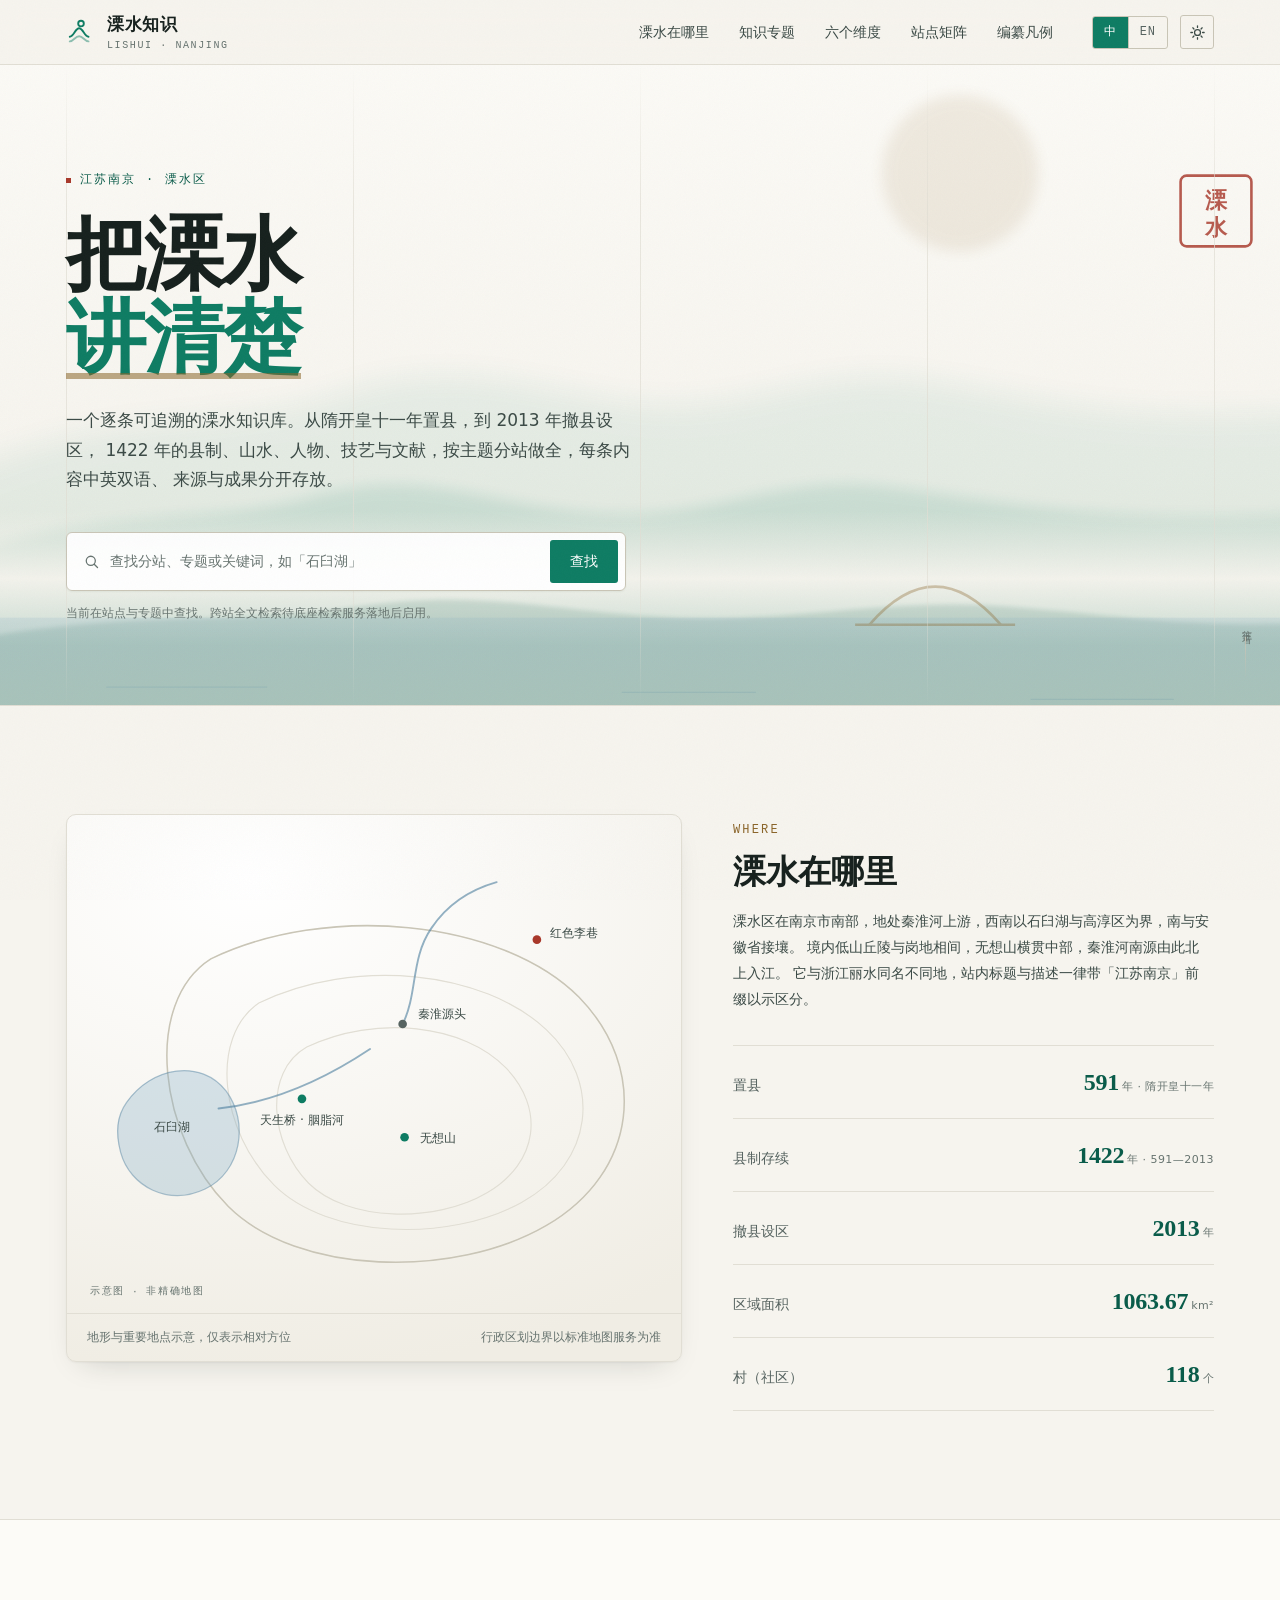
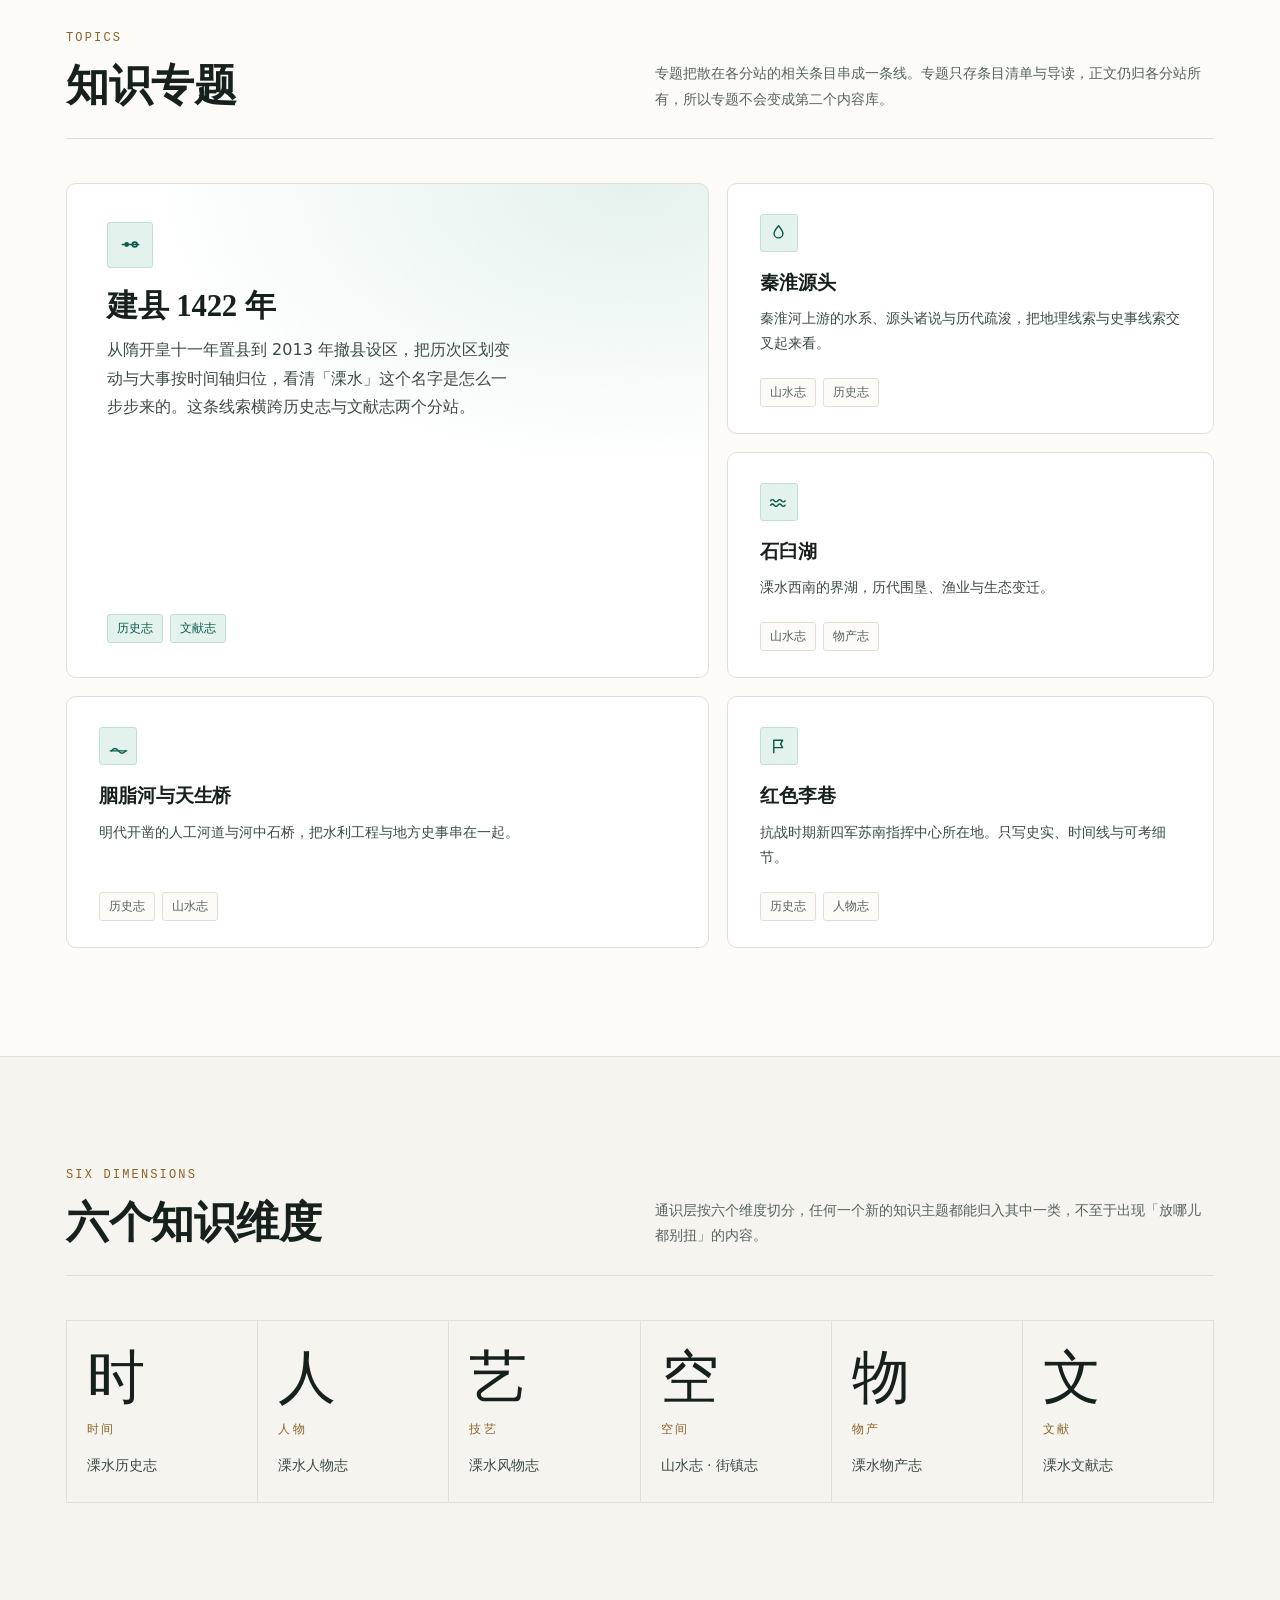
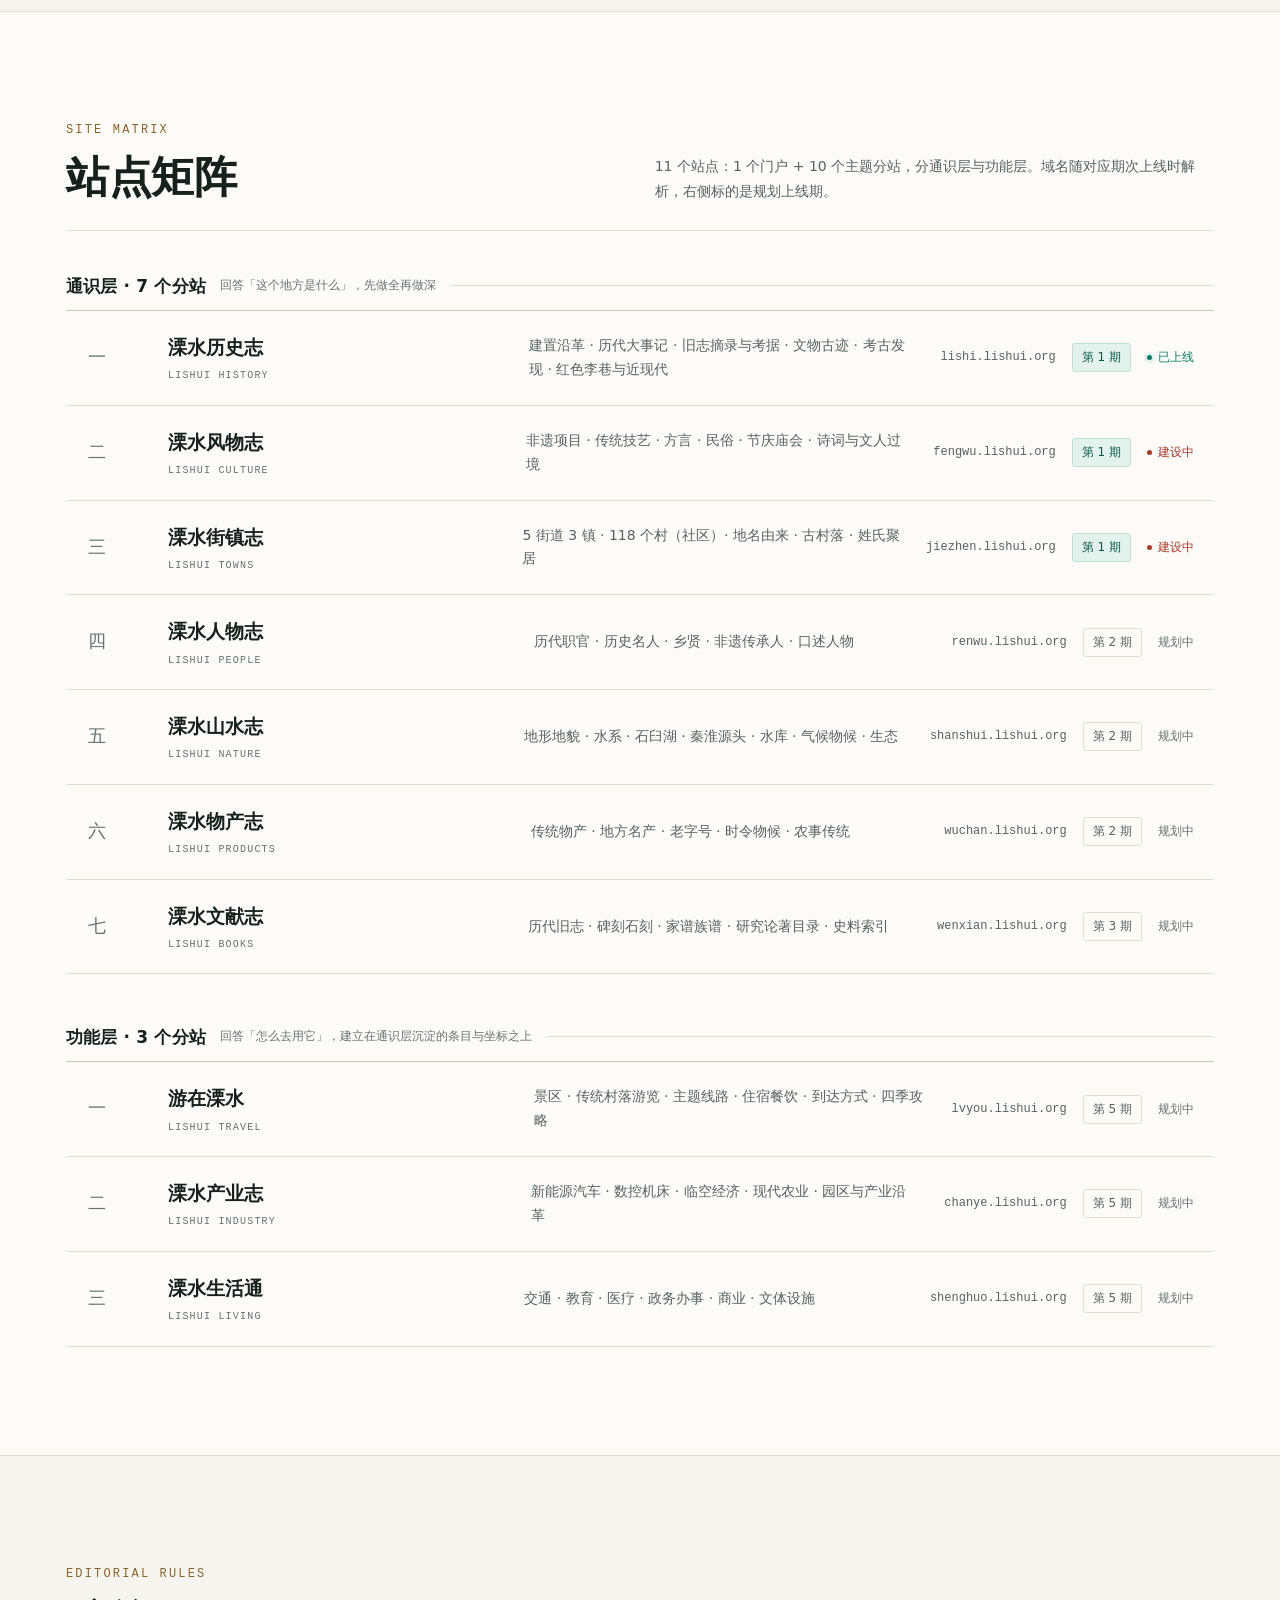
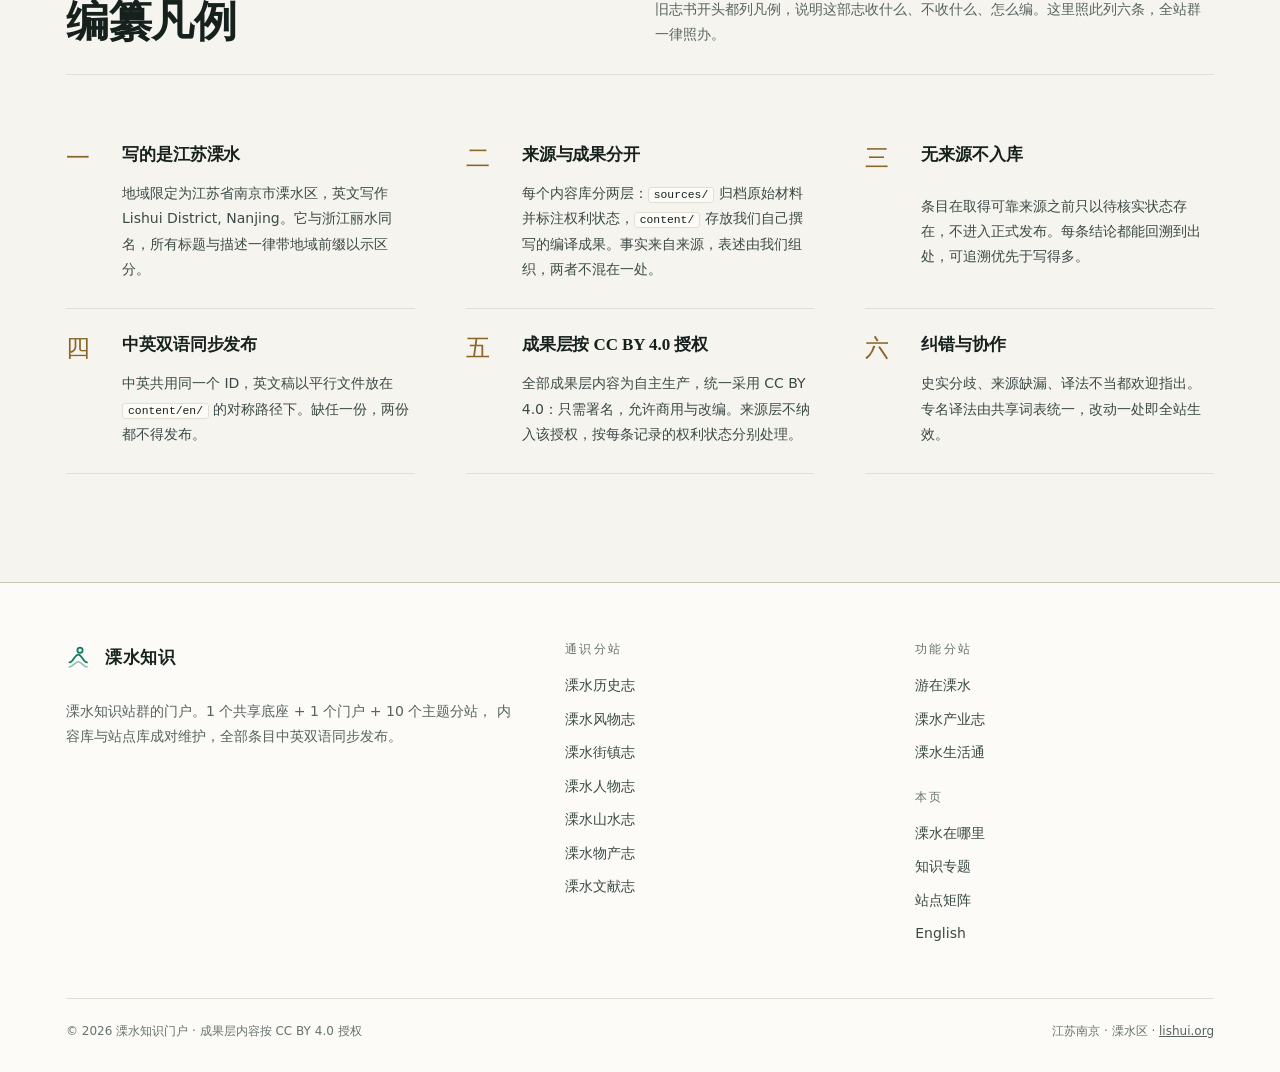
==== index.html @ 25127921 "Mark Lishui History as live in the site matrix The history sub-site is now deployed at lishi.lishui." ====
<!DOCTYPE html>
<html lang="zh-Hans" data-theme="light">
<head>
<meta charset="UTF-8">
<meta name="viewport" content="width=device-width, initial-scale=1">
<title>溧水知识门户 · 江苏南京溧水区历史、文化与传统知识库</title>
<meta name="description" content="溧水知识门户汇集江苏南京溧水区的历史、文化与传统知识：10 个主题分站覆盖时间、人、技艺、空间、物与文献六个维度，每条内容中英双语、来源可追溯。">
<meta name="theme-color" content="#F6F4EE">
<link rel="icon" href="assets/img/favicon.svg" type="image/svg+xml">
<link rel="canonical" href="https://lishui.org/">
<link rel="alternate" hreflang="zh-Hans" href="https://lishui.org/">
<link rel="alternate" hreflang="en" href="https://lishui.org/en/">
<link rel="alternate" hreflang="x-default" href="https://lishui.org/">

<meta property="og:type" content="website">
<meta property="og:site_name" content="溧水知识门户 · 江苏南京">
<meta property="og:locale" content="zh_CN">
<meta property="og:locale:alternate" content="en_US">
<meta property="og:title" content="溧水知识门户 · 江苏南京溧水区历史、文化与传统知识库">
<meta property="og:description" content="溧水知识门户汇集江苏南京溧水区的历史、文化与传统知识：10 个主题分站覆盖时间、人、技艺、空间、物与文献六个维度，每条内容中英双语、来源可追溯。">
<meta property="og:url" content="https://lishui.org/">
<meta property="og:image" content="https://lishui.org/assets/img/og-cover.jpg">
<meta property="og:image:type" content="image/jpeg">
<meta property="og:image:width" content="1200">
<meta property="og:image:height" content="630">
<meta property="og:image:alt" content="溧水知识门户 · 江苏南京溧水区">
<meta name="twitter:card" content="summary_large_image">
<meta name="twitter:title" content="溧水知识门户 · 江苏南京溧水区">
<meta name="twitter:description" content="江苏南京溧水区的历史、文化与传统知识库：10 个主题分站，中英双语，来源可追溯。">
<meta name="twitter:image" content="https://lishui.org/assets/img/og-cover.jpg">

<script>
  /* 在样式生效前定好主题，避免刷新时先亮后暗；并标记脚本就位，
     让滚动入场只在脚本可用时隐藏内容——脚本失败时内容照常显示 */
  (function () {
    document.documentElement.classList.add('js');
    var t = null;
    try { t = localStorage.getItem('lishui-theme'); } catch (e) { /* 隐私模式 */ }
    if (!t) {
      t = window.matchMedia && window.matchMedia('(prefers-color-scheme: dark)').matches ? 'dark' : 'light';
    }
    document.documentElement.setAttribute('data-theme', t);
    var m = document.querySelector('meta[name="theme-color"]');
    if (m) m.setAttribute('content', t === 'dark' ? '#0C1211' : '#F6F4EE');
  })();
</script>

<link rel="stylesheet" href="assets/css/site.css">
<noscript>
  <style>
    .hero__inner > * { animation: none; opacity: 1; transform: none; }
    .hero__title em::after { transform: scaleX(1); }
  </style>
</noscript>

<script type="application/ld+json">
{
  "@context": "https://schema.org",
  "@graph": [
    {
      "@type": "WebSite",
      "@id": "https://lishui.org/#website",
      "url": "https://lishui.org/",
      "name": "溧水知识门户",
      "alternateName": "Lishui Knowledge Portal",
      "description": "江苏南京溧水区的历史、文化与传统知识库，10 个主题分站，中英双语，来源可追溯。",
      "inLanguage": ["zh-Hans", "en"],
      "publisher": { "@id": "https://lishui.org/#organization" }
    },
    {
      "@type": "Organization",
      "@id": "https://lishui.org/#organization",
      "name": "溧水知识站群",
      "alternateName": "Lishui Knowledge",
      "url": "https://lishui.org/",
      "areaServed": { "@type": "AdministrativeArea", "name": "江苏省南京市溧水区" }
    }
  ]
}
</script>
</head>
<body>

<a class="skip-link" href="#main">跳到主要内容</a>

<header class="topbar">
  <div class="wrap topbar__inner">
    <a class="wordmark" href="/" aria-label="溧水知识门户首页">
      <svg class="wordmark__mark" viewBox="0 0 32 32" fill="none" aria-hidden="true">
        <path d="M4 21c4.2 0 5.8-9 10-9s5.8 9 10 9" stroke="currentColor" stroke-width="2" stroke-linecap="round"/>
        <path d="M4 26c4.2 0 5.8-5.5 10-5.5s5.8 5.5 10 5.5" stroke="currentColor" stroke-width="2" stroke-linecap="round" opacity=".45"/>
        <circle cx="16" cy="7" r="3" stroke="currentColor" stroke-width="2"/>
      </svg>
      <span>
        <span class="wordmark__text">溧水知识</span>
        <span class="wordmark__sub">Lishui · Nanjing</span>
      </span>
    </a>

    <nav class="topnav" aria-label="主导航">
      <a href="#geo">溧水在哪里</a>
      <a href="#topics">知识专题</a>
      <a href="#dimensions">六个维度</a>
      <a href="#sites">站点矩阵</a>
      <a href="#rules">编纂凡例</a>
    </nav>

    <div class="topbar__tools">
      <div class="langswitch" role="group" aria-label="界面语言">
        <a href="index.html" aria-current="true" lang="zh-Hans" data-lang-switch>中</a>
        <a href="en/index.html" lang="en" hreflang="en" data-lang-switch>EN</a>
      </div>
      <button class="iconbtn" type="button" data-theme-toggle aria-pressed="false"
              aria-label="切换到深色模式" data-label-dark="切换到深色模式" data-label-light="切换到浅色模式">
        <svg class="iconbtn__sun" viewBox="0 0 24 24" fill="none" aria-hidden="true">
          <circle cx="12" cy="12" r="4.2" stroke="currentColor" stroke-width="1.8"/>
          <path d="M12 2.6v2.2M12 19.2v2.2M2.6 12h2.2M19.2 12h2.2M5.4 5.4l1.6 1.6M17 17l1.6 1.6M18.6 5.4L17 7M7 17l-1.6 1.6"
                stroke="currentColor" stroke-width="1.8" stroke-linecap="round"/>
        </svg>
        <svg class="iconbtn__moon" viewBox="0 0 24 24" fill="none" aria-hidden="true">
          <path d="M20 14.2A8.4 8.4 0 0 1 9.8 4a8.6 8.6 0 1 0 10.2 10.2z" stroke="currentColor" stroke-width="1.8" stroke-linejoin="round"/>
        </svg>
      </button>
    </div>
  </div>
  <div class="progress" data-progress></div>
</header>

<main id="main">

  <!-- ========== 首屏 ========== -->
  <section class="hero">
    <div class="hero__bg" aria-hidden="true">
      <svg viewBox="0 0 1440 900" preserveAspectRatio="xMidYMid slice">
        <defs>
          <linearGradient id="sky" x1="0" y1="0" x2="0" y2="1">
            <stop offset="0" style="stop-color:var(--h-sky-1)"/>
            <stop offset=".6" style="stop-color:var(--h-sky-2)"/>
            <stop offset="1" style="stop-color:var(--h-sky-3)"/>
          </linearGradient>
          <linearGradient id="mist" x1="0" y1="0" x2="0" y2="1">
            <stop offset="0" style="stop-color:var(--h-mist);stop-opacity:0"/>
            <stop offset=".5" style="stop-color:var(--h-mist);stop-opacity:.92"/>
            <stop offset="1" style="stop-color:var(--h-mist);stop-opacity:0"/>
          </linearGradient>
          <linearGradient id="water" x1="0" y1="0" x2="0" y2="1">
            <stop offset="0" style="stop-color:var(--h-water-1);stop-opacity:.17"/>
            <stop offset="1" style="stop-color:var(--h-water-2);stop-opacity:.04"/>
          </linearGradient>
          <filter id="b-lg"><feGaussianBlur stdDeviation="16"/></filter>
          <filter id="b-md"><feGaussianBlur stdDeviation="7"/></filter>
          <filter id="b-sm"><feGaussianBlur stdDeviation="2.4"/></filter>
        </defs>

        <rect width="1440" height="900" style="fill:url(#sky)"/>
        <circle cx="1080" cy="212" r="88" filter="url(#b-md)" style="fill:var(--h-sun);opacity:.10"/>

        <path d="M-60 556C130 468 250 504 380 460 505 418 585 450 700 468 830 488 905 428 1030 443 1155 458 1240 498 1500 476L1500 900-60 900Z"
              filter="url(#b-lg)" style="fill:var(--h-far);opacity:.07"/>
        <path d="M-60 648C120 583 235 610 350 576 470 541 545 583 660 594 790 607 870 550 990 564 1120 579 1235 610 1500 594L1500 900-60 900Z"
              filter="url(#b-md)" style="fill:var(--h-far);opacity:.11"/>

        <rect y="592" width="1440" height="152" style="fill:url(#mist)"/>

        <path d="M-60 742C140 700 260 722 400 700 540 678 620 706 760 712 900 718 1000 688 1140 700 1270 711 1360 726 1500 716L1500 900-60 900Z"
              filter="url(#b-sm)" style="fill:var(--h-near);opacity:.13"/>

        <rect y="712" width="1440" height="188" style="fill:url(#water)"/>
        <g stroke-width="1.4" stroke-linecap="round" style="stroke:var(--h-water-2);stroke-opacity:.15">
          <path d="M120 790h180M340 818h240M700 796h150M900 828h210M1160 804h160"/>
        </g>
        <g fill="none" stroke-width="3" style="stroke:var(--h-bridge);opacity:.34">
          <path d="M978 720q74-86 148 0"/>
          <path d="M962 720h180"/>
        </g>
      </svg>
    </div>

    <div class="hero__seal" aria-hidden="true">
      <svg viewBox="0 0 88 88">
        <rect x="3" y="3" width="82" height="82" rx="7" fill="none" stroke="currentColor" stroke-width="3"/>
        <text x="44" y="40">溧</text>
        <text x="44" y="72">水</text>
      </svg>
    </div>

    <div class="hero__rule" aria-hidden="true">
      <span></span>
      <span></span>
      <span></span>
      <span></span>
      <span></span>
    </div>

    <div class="wrap">
      <div class="hero__inner">
        <p class="eyebrow">江苏南京 · 溧水区</p>
        <h1 class="hero__title">把溧水<br><em>讲清楚</em></h1>
        <p class="hero__lede">
          一个逐条可追溯的溧水知识库。从隋开皇十一年置县，到 2013 年撤县设区，
          1422 年的县制、山水、人物、技艺与文献，按主题分站做全，每条内容中英双语、
          来源与成果分开存放。
        </p>

        <form class="searchbar" role="search" data-search-form>
          <svg viewBox="0 0 24 24" fill="none" aria-hidden="true">
            <circle cx="11" cy="11" r="6.4" stroke="currentColor" stroke-width="1.8"/>
            <path d="M15.8 15.8L20.5 20.5" stroke="currentColor" stroke-width="1.8" stroke-linecap="round"/>
          </svg>
          <label class="sr-only" for="q">查找分站与知识专题</label>
          <input id="q" type="search" placeholder="查找分站、专题或关键词，如「石臼湖」" autocomplete="off" data-search-input>
          <button class="searchbar__btn" type="submit">查找</button>
        </form>
        <p class="searchhint">当前在站点与专题中查找。跨站全文检索待底座检索服务落地后启用。</p>
      </div>
    </div>

    <a class="hero__scroll" href="#geo">往下看</a>
  </section>

  <!-- ========== 溧水在哪里 ========== -->
  <section class="section" id="geo">
    <div class="wrap">
      <div class="geo">
        <figure class="geo__map reveal">
          <svg viewBox="0 0 640 520" role="img"
               aria-label="溧水地形与重要地点示意图：西侧为石臼湖，中部为无想山与主城区，胭脂河自石臼湖向东北汇入秦淮河，北侧为红色李巷。本图为示意，非精确地图。">
            <path class="contour" d="M150 150C270 92 452 108 534 190 606 264 596 372 500 428 404 484 240 480 168 408 96 336 78 196 150 150Z"/>
            <path class="contour contour--soft" d="M200 196C300 148 434 162 500 224 558 278 550 362 474 404 398 446 272 442 216 386 160 330 148 232 200 196Z"/>
            <path class="contour contour--soft" d="M250 242C322 208 414 218 458 264 498 306 492 362 438 394 384 426 292 424 252 384 212 344 204 268 250 242Z"/>

            <path class="lake" d="M62 300C88 262 140 254 166 288 190 320 182 372 144 390 106 408 66 388 56 352 50 330 52 314 62 300Z"/>

            <path class="river" d="M350 218C366 186 358 150 380 118 396 94 420 78 448 70"/>
            <path class="river river--slow" d="M158 306C214 300 268 276 316 244"/>

            <circle class="dot dot--brand" cx="245" cy="296" r="4.5"/>
            <circle class="dot dot--brand" cx="352" cy="336" r="4.5"/>
            <circle class="dot" cx="350" cy="218" r="4.5"/>
            <circle class="dot dot--seal" cx="490" cy="130" r="4.5"/>

            <text x="110" y="330" text-anchor="middle">石臼湖</text>
            <text x="368" y="341">无想山</text>
            <text x="245" y="322" text-anchor="middle">天生桥 · 胭脂河</text>
            <text x="366" y="212">秦淮源头</text>
            <text x="504" y="127">红色李巷</text>

            <text class="maphint" x="24" y="500">示意图 · 非精确地图</text>
          </svg>
          <figcaption class="geo__cap">
            <span>地形与重要地点示意，仅表示相对方位</span>
            <span>行政区划边界以标准地图服务为准</span>
          </figcaption>
        </figure>

        <div class="geo__body reveal">
          <p class="section__eyebrow">Where</p>
          <h2 class="geo__title">溧水在哪里</h2>
          <p class="geo__text">
            溧水区在南京市南部，地处秦淮河上游，西南以石臼湖与高淳区为界，南与安徽省接壤。
            境内低山丘陵与岗地相间，无想山横贯中部，秦淮河南源由此北上入江。
            它与浙江丽水同名不同地，站内标题与描述一律带「江苏南京」前缀以示区分。
          </p>

          <div class="facts">
            <div class="fact">
              <span class="fact__label">置县</span>
              <span class="fact__value">591<small>年 · 隋开皇十一年</small></span>
            </div>
            <div class="fact">
              <span class="fact__label">县制存续</span>
              <span class="fact__value">1422<small>年 · 591—2013</small></span>
            </div>
            <div class="fact">
              <span class="fact__label">撤县设区</span>
              <span class="fact__value">2013<small>年</small></span>
            </div>
            <div class="fact">
              <span class="fact__label">区域面积</span>
              <span class="fact__value">1063.67<small>km²</small></span>
            </div>
            <div class="fact">
              <span class="fact__label">村（社区）</span>
              <span class="fact__value">118<small>个</small></span>
            </div>
          </div>
        </div>
      </div>
    </div>
  </section>

  <!-- ========== 知识专题 ========== -->
  <section class="section section--soft" id="topics">
    <div class="wrap">
      <div class="section__head">
        <div>
          <p class="section__eyebrow">Topics</p>
          <h2 class="section__title">知识专题</h2>
        </div>
        <p class="section__note">
          专题把散在各分站的相关条目串成一条线。专题只存条目清单与导读，正文仍归各分站所有，所以专题不会变成第二个内容库。
        </p>
      </div>

      <div class="filterbar" data-filterbar role="status">
        <span>正在筛选：<strong data-filtertext></strong></span>
        <button type="button" data-filter-clear>清除筛选</button>
      </div>

      <div class="topics" data-search-group>
        <a class="topic topic--lead reveal" href="https://lishi.lishui.org/" data-searchable
           data-search-text="建县 1422 年 沿革 区划 置县 撤县设区 历史志 文献志">
          <span class="topic__glyph">
            <svg viewBox="0 0 24 24" fill="none" aria-hidden="true">
              <path d="M3.6 12h16.8" stroke="currentColor" stroke-width="1.8" stroke-linecap="round"/>
              <circle cx="8" cy="12" r="2.5" fill="currentColor"/>
              <circle cx="16.4" cy="12" r="2.5" stroke="currentColor" stroke-width="1.8"/>
            </svg>
          </span>
          <h3 class="topic__title">建县 1422 年</h3>
          <p class="topic__desc">从隋开皇十一年置县到 2013 年撤县设区，把历次区划变动与大事按时间轴归位，看清「溧水」这个名字是怎么一步步来的。这条线索横跨历史志与文献志两个分站。</p>
          <span class="topic__foot">
            <span class="chip">历史志</span>
            <span class="chip">文献志</span>
          </span>
        </a>

        <a class="topic reveal" href="https://shanshui.lishui.org/" data-searchable
           data-search-text="秦淮源头 秦淮河 水系 源头 疏浚 山水志 历史志">
          <span class="topic__glyph">
            <svg viewBox="0 0 24 24" fill="none" aria-hidden="true">
              <path d="M12 3.4c3.4 4.1 5.6 7 5.6 9.8a5.6 5.6 0 1 1-11.2 0c0-2.8 2.2-5.7 5.6-9.8z"
                    stroke="currentColor" stroke-width="1.8" stroke-linejoin="round"/>
            </svg>
          </span>
          <h3 class="topic__title">秦淮源头</h3>
          <p class="topic__desc">秦淮河上游的水系、源头诸说与历代疏浚，把地理线索与史事线索交叉起来看。</p>
          <span class="topic__foot">
            <span class="chip">山水志</span>
            <span class="chip">历史志</span>
          </span>
        </a>

        <a class="topic reveal" href="https://shanshui.lishui.org/" data-searchable
           data-search-text="石臼湖 湖泊 围垦 渔业 生态 山水志 物产志">
          <span class="topic__glyph">
            <svg viewBox="0 0 24 24" fill="none" aria-hidden="true">
              <path d="M2 9.8q2.3-2.8 4.6 0t4.6 0 4.6 0 4.6 0" stroke="currentColor" stroke-width="1.8" stroke-linecap="round"/>
              <path d="M2 15.4q2.3-2.8 4.6 0t4.6 0 4.6 0 4.6 0" stroke="currentColor" stroke-width="1.8" stroke-linecap="round"/>
            </svg>
          </span>
          <h3 class="topic__title">石臼湖</h3>
          <p class="topic__desc">溧水西南的界湖，历代围垦、渔业与生态变迁。</p>
          <span class="topic__foot">
            <span class="chip">山水志</span>
            <span class="chip">物产志</span>
          </span>
        </a>

        <a class="topic reveal" href="https://lishi.lishui.org/" data-searchable
           data-search-text="胭脂河 天生桥 运河 漕运 水利 明代 开凿 历史志 山水志">
          <span class="topic__glyph">
            <svg viewBox="0 0 24 24" fill="none" aria-hidden="true">
              <path d="M3 17.5q4.5-6 9 0t9 0" stroke="currentColor" stroke-width="1.8" stroke-linecap="round"/>
              <path d="M1.6 17.5h20.8" stroke="currentColor" stroke-width="1.8" stroke-linecap="round"/>
            </svg>
          </span>
          <h3 class="topic__title">胭脂河与天生桥</h3>
          <p class="topic__desc">明代开凿的人工河道与河中石桥，把水利工程与地方史事串在一起。</p>
          <span class="topic__foot">
            <span class="chip">历史志</span>
            <span class="chip">山水志</span>
          </span>
        </a>

        <a class="topic reveal" href="https://lishi.lishui.org/" data-searchable
           data-search-text="红色李巷 新四军 抗战 苏南 指挥中心 历史志 人物志">
          <span class="topic__glyph">
            <svg viewBox="0 0 24 24" fill="none" aria-hidden="true">
              <path d="M6 20.4V4.2h11.2l-2.6 4.6 2.6 4.6H6" stroke="currentColor" stroke-width="1.8" stroke-linejoin="round"/>
            </svg>
          </span>
          <h3 class="topic__title">红色李巷</h3>
          <p class="topic__desc">抗战时期新四军苏南指挥中心所在地。只写史实、时间线与可考细节。</p>
          <span class="topic__foot">
            <span class="chip">历史志</span>
            <span class="chip">人物志</span>
          </span>
        </a>
      </div>

      <p class="noresult" data-noresult>没有匹配的分站或专题。换个关键词试试，或清除筛选。</p>
    </div>
  </section>

  <!-- ========== 六个维度 ========== -->
  <section class="section" id="dimensions">
    <div class="wrap">
      <div class="section__head">
        <div>
          <p class="section__eyebrow">Six Dimensions</p>
          <h2 class="section__title">六个知识维度</h2>
        </div>
        <p class="section__note">
          通识层按六个维度切分，任何一个新的知识主题都能归入其中一类，不至于出现「放哪儿都别扭」的内容。
        </p>
      </div>

      <div class="dims reveal">
        <a class="dim" href="https://lishi.lishui.org/">
          <span class="dim__char">时</span>
          <span class="dim__label">时间</span>
          <span class="dim__site">溧水历史志</span>
        </a>
        <a class="dim" href="https://renwu.lishui.org/">
          <span class="dim__char">人</span>
          <span class="dim__label">人物</span>
          <span class="dim__site">溧水人物志</span>
        </a>
        <a class="dim" href="https://fengwu.lishui.org/">
          <span class="dim__char">艺</span>
          <span class="dim__label">技艺</span>
          <span class="dim__site">溧水风物志</span>
        </a>
        <a class="dim" href="https://shanshui.lishui.org/">
          <span class="dim__char">空</span>
          <span class="dim__label">空间</span>
          <span class="dim__site">山水志 · 街镇志</span>
        </a>
        <a class="dim" href="https://wuchan.lishui.org/">
          <span class="dim__char">物</span>
          <span class="dim__label">物产</span>
          <span class="dim__site">溧水物产志</span>
        </a>
        <a class="dim" href="https://wenxian.lishui.org/">
          <span class="dim__char">文</span>
          <span class="dim__label">文献</span>
          <span class="dim__site">溧水文献志</span>
        </a>
      </div>
    </div>
  </section>

  <!-- ========== 站点矩阵 ========== -->
  <section class="section section--soft" id="sites">
    <div class="wrap">
      <div class="section__head">
        <div>
          <p class="section__eyebrow">Site Matrix</p>
          <h2 class="section__title">站点矩阵</h2>
        </div>
        <p class="section__note">
          11 个站点：1 个门户 + 10 个主题分站，分通识层与功能层。域名随对应期次上线时解析，右侧标的是规划上线期。
        </p>
      </div>

      <div class="group" data-search-group>
        <div class="group__head">
          <h3 class="group__title"><span class="group__dot"></span>通识层 · 7 个分站</h3>
          <span class="group__meta">回答「这个地方是什么」，先做全再做深</span>
          <span class="group__rule"></span>
        </div>

        <div class="rows">
          <a class="row reveal" href="https://lishi.lishui.org/" data-searchable
             data-search-text="溧水历史志 lishui history 建置沿革 大事记 旧志 文物古迹 考古 红色李巷 胭脂河 天生桥 第1期">
            <span class="row__no">一</span>
            <span>
              <span class="row__name">溧水历史志</span>
              <span class="row__alt">Lishui History</span>
            </span>
            <span class="row__desc">建置沿革 · 历代大事记 · 旧志摘录与考据 · 文物古迹 · 考古发现 · 红色李巷与近现代</span>
            <span class="row__end">
              <code class="row__host">lishi.lishui.org</code>
              <span class="badge">第 1 期</span>
              <span class="status" data-status="live">已上线</span>
            </span>
          </a>

          <a class="row reveal" href="https://fengwu.lishui.org/" data-searchable
             data-search-text="溧水风物志 lishui culture 非遗 传统技艺 方言 民俗 节庆 骆山大龙 玉带糕 诗词 第1期">
            <span class="row__no">二</span>
            <span>
              <span class="row__name">溧水风物志</span>
              <span class="row__alt">Lishui Culture</span>
            </span>
            <span class="row__desc">非遗项目 · 传统技艺 · 方言 · 民俗 · 节庆庙会 · 诗词与文人过境</span>
            <span class="row__end">
              <code class="row__host">fengwu.lishui.org</code>
              <span class="badge">第 1 期</span>
              <span class="status" data-status="building">建设中</span>
            </span>
          </a>

          <a class="row reveal" href="https://jiezhen.lishui.org/" data-searchable
             data-search-text="溧水街镇志 lishui towns 街道 镇 永阳 柘塘 东屏 洪蓝 石湫 白马 和凤 晶桥 村 社区 地名 古村落 第1期">
            <span class="row__no">三</span>
            <span>
              <span class="row__name">溧水街镇志</span>
              <span class="row__alt">Lishui Towns</span>
            </span>
            <span class="row__desc">5 街道 3 镇 · 118 个村（社区）· 地名由来 · 古村落 · 姓氏聚居</span>
            <span class="row__end">
              <code class="row__host">jiezhen.lishui.org</code>
              <span class="badge">第 1 期</span>
              <span class="status" data-status="building">建设中</span>
            </span>
          </a>

          <a class="row reveal" href="https://renwu.lishui.org/" data-searchable
             data-search-text="溧水人物志 lishui people 历代职官 历史名人 乡贤 非遗传承人 口述 周邦彦 袁枚 第2期">
            <span class="row__no">四</span>
            <span>
              <span class="row__name">溧水人物志</span>
              <span class="row__alt">Lishui People</span>
            </span>
            <span class="row__desc">历代职官 · 历史名人 · 乡贤 · 非遗传承人 · 口述人物</span>
            <span class="row__end">
              <code class="row__host">renwu.lishui.org</code>
              <span class="badge badge--later">第 2 期</span>
              <span class="status">规划中</span>
            </span>
          </a>

          <a class="row reveal" href="https://shanshui.lishui.org/" data-searchable
             data-search-text="溧水山水志 lishui nature 地形 地貌 水系 石臼湖 秦淮源头 水库 气候 物候 生态 无想山 第2期">
            <span class="row__no">五</span>
            <span>
              <span class="row__name">溧水山水志</span>
              <span class="row__alt">Lishui Nature</span>
            </span>
            <span class="row__desc">地形地貌 · 水系 · 石臼湖 · 秦淮源头 · 水库 · 气候物候 · 生态</span>
            <span class="row__end">
              <code class="row__host">shanshui.lishui.org</code>
              <span class="badge badge--later">第 2 期</span>
              <span class="status">规划中</span>
            </span>
          </a>

          <a class="row reveal" href="https://wuchan.lishui.org/" data-searchable
             data-search-text="溧水物产志 lishui products 传统物产 地方名产 老字号 时令 物候 农事 草莓 青梅 黑莓 第2期">
            <span class="row__no">六</span>
            <span>
              <span class="row__name">溧水物产志</span>
              <span class="row__alt">Lishui Products</span>
            </span>
            <span class="row__desc">传统物产 · 地方名产 · 老字号 · 时令物候 · 农事传统</span>
            <span class="row__end">
              <code class="row__host">wuchan.lishui.org</code>
              <span class="badge badge--later">第 2 期</span>
              <span class="status">规划中</span>
            </span>
          </a>

          <a class="row reveal" href="https://wenxian.lishui.org/" data-searchable
             data-search-text="溧水文献志 lishui books 旧志 县志 碑刻 石刻 家谱 族谱 研究论著 史料索引 第3期">
            <span class="row__no">七</span>
            <span>
              <span class="row__name">溧水文献志</span>
              <span class="row__alt">Lishui Books</span>
            </span>
            <span class="row__desc">历代旧志 · 碑刻石刻 · 家谱族谱 · 研究论著目录 · 史料索引</span>
            <span class="row__end">
              <code class="row__host">wenxian.lishui.org</code>
              <span class="badge badge--later">第 3 期</span>
              <span class="status">规划中</span>
            </span>
          </a>
        </div>
      </div>

      <div class="group group--app" data-search-group>
        <div class="group__head">
          <h3 class="group__title"><span class="group__dot"></span>功能层 · 3 个分站</h3>
          <span class="group__meta">回答「怎么去用它」，建立在通识层沉淀的条目与坐标之上</span>
          <span class="group__rule"></span>
        </div>

        <div class="rows">
          <a class="row reveal" href="https://lvyou.lishui.org/" data-searchable
             data-search-text="游在溧水 lishui travel 景区 传统村落 线路 住宿 餐饮 到达方式 四季攻略 第5期">
            <span class="row__no">一</span>
            <span>
              <span class="row__name">游在溧水</span>
              <span class="row__alt">Lishui Travel</span>
            </span>
            <span class="row__desc">景区 · 传统村落游览 · 主题线路 · 住宿餐饮 · 到达方式 · 四季攻略</span>
            <span class="row__end">
              <code class="row__host">lvyou.lishui.org</code>
              <span class="badge badge--later">第 5 期</span>
              <span class="status">规划中</span>
            </span>
          </a>

          <a class="row reveal" href="https://chanye.lishui.org/" data-searchable
             data-search-text="溧水产业志 lishui industry 新能源汽车 数控机床 临空经济 现代农业 园区 第5期">
            <span class="row__no">二</span>
            <span>
              <span class="row__name">溧水产业志</span>
              <span class="row__alt">Lishui Industry</span>
            </span>
            <span class="row__desc">新能源汽车 · 数控机床 · 临空经济 · 现代农业 · 园区与产业沿革</span>
            <span class="row__end">
              <code class="row__host">chanye.lishui.org</code>
              <span class="badge badge--later">第 5 期</span>
              <span class="status">规划中</span>
            </span>
          </a>

          <a class="row reveal" href="https://shenghuo.lishui.org/" data-searchable
             data-search-text="溧水生活通 lishui living 交通 教育 医疗 政务 办事 商业 文体设施 第5期">
            <span class="row__no">三</span>
            <span>
              <span class="row__name">溧水生活通</span>
              <span class="row__alt">Lishui Living</span>
            </span>
            <span class="row__desc">交通 · 教育 · 医疗 · 政务办事 · 商业 · 文体设施</span>
            <span class="row__end">
              <code class="row__host">shenghuo.lishui.org</code>
              <span class="badge badge--later">第 5 期</span>
              <span class="status">规划中</span>
            </span>
          </a>
        </div>
      </div>

      <p class="noresult" data-noresult>没有匹配的分站。换个关键词试试，或清除筛选。</p>
    </div>
  </section>

  <!-- ========== 编纂凡例 ========== -->
  <section class="section" id="rules">
    <div class="wrap">
      <div class="section__head">
        <div>
          <p class="section__eyebrow">Editorial Rules</p>
          <h2 class="section__title">编纂凡例</h2>
        </div>
        <p class="section__note">
          旧志书开头都列凡例，说明这部志收什么、不收什么、怎么编。这里照此列六条，全站群一律照办。
        </p>
      </div>

      <div class="rules">
        <div class="rule-item reveal">
          <span class="rule-item__no">一</span>
          <h3 class="rule-item__title">写的是江苏溧水</h3>
          <p class="rule-item__text">地域限定为江苏省南京市溧水区，英文写作 Lishui District, Nanjing。它与浙江丽水同名，所有标题与描述一律带地域前缀以示区分。</p>
        </div>

        <div class="rule-item reveal">
          <span class="rule-item__no">二</span>
          <h3 class="rule-item__title">来源与成果分开</h3>
          <p class="rule-item__text">每个内容库分两层：<code>sources/</code> 归档原始材料并标注权利状态，<code>content/</code> 存放我们自己撰写的编译成果。事实来自来源，表述由我们组织，两者不混在一处。</p>
        </div>

        <div class="rule-item reveal">
          <span class="rule-item__no">三</span>
          <h3 class="rule-item__title">无来源不入库</h3>
          <p class="rule-item__text">条目在取得可靠来源之前只以待核实状态存在，不进入正式发布。每条结论都能回溯到出处，可追溯优先于写得多。</p>
        </div>

        <div class="rule-item reveal">
          <span class="rule-item__no">四</span>
          <h3 class="rule-item__title">中英双语同步发布</h3>
          <p class="rule-item__text">中英共用同一个 ID，英文稿以平行文件放在 <code>content/en/</code> 的对称路径下。缺任一份，两份都不得发布。</p>
        </div>

        <div class="rule-item reveal">
          <span class="rule-item__no">五</span>
          <h3 class="rule-item__title">成果层按 CC BY 4.0 授权</h3>
          <p class="rule-item__text">全部成果层内容为自主生产，统一采用 CC BY 4.0：只需署名，允许商用与改编。来源层不纳入该授权，按每条记录的权利状态分别处理。</p>
        </div>

        <div class="rule-item reveal">
          <span class="rule-item__no">六</span>
          <h3 class="rule-item__title">纠错与协作</h3>
          <p class="rule-item__text">史实分歧、来源缺漏、译法不当都欢迎指出。专名译法由共享词表统一，改动一处即全站生效。</p>
        </div>
      </div>
    </div>
  </section>

</main>

<footer class="footer">
  <div class="wrap">
    <div class="footer__grid">
      <div>
        <div class="footer__brand">
          <svg viewBox="0 0 32 32" fill="none" aria-hidden="true">
            <path d="M4 21c4.2 0 5.8-9 10-9s5.8 9 10 9" stroke="currentColor" stroke-width="2" stroke-linecap="round"/>
            <path d="M4 26c4.2 0 5.8-5.5 10-5.5s5.8 5.5 10 5.5" stroke="currentColor" stroke-width="2" stroke-linecap="round" opacity=".45"/>
            <circle cx="16" cy="7" r="3" stroke="currentColor" stroke-width="2"/>
          </svg>
          <span>溧水知识</span>
        </div>
        <p class="footer__about">
          溧水知识站群的门户。1 个共享底座 + 1 个门户 + 10 个主题分站，
          内容库与站点库成对维护，全部条目中英双语同步发布。
        </p>
      </div>

      <div>
        <h4>通识分站</h4>
        <div class="footer__links">
          <a href="https://lishi.lishui.org/">溧水历史志</a>
          <a href="https://fengwu.lishui.org/">溧水风物志</a>
          <a href="https://jiezhen.lishui.org/">溧水街镇志</a>
          <a href="https://renwu.lishui.org/">溧水人物志</a>
          <a href="https://shanshui.lishui.org/">溧水山水志</a>
          <a href="https://wuchan.lishui.org/">溧水物产志</a>
          <a href="https://wenxian.lishui.org/">溧水文献志</a>
        </div>
      </div>

      <div>
        <h4>功能分站</h4>
        <div class="footer__links">
          <a href="https://lvyou.lishui.org/">游在溧水</a>
          <a href="https://chanye.lishui.org/">溧水产业志</a>
          <a href="https://shenghuo.lishui.org/">溧水生活通</a>
        </div>
        <h4 style="margin-top:26px">本页</h4>
        <div class="footer__links">
          <a href="#geo">溧水在哪里</a>
          <a href="#topics">知识专题</a>
          <a href="#sites">站点矩阵</a>
          <a href="en/index.html" hreflang="en" lang="en" data-lang-switch>English</a>
        </div>
      </div>
    </div>

    <div class="footer__bottom">
      <span>© <span data-year>2026</span> 溧水知识门户 · 成果层内容按 CC BY 4.0 授权</span>
      <span>江苏南京 · 溧水区 · <a href="https://lishui.org/">lishui.org</a></span>
    </div>
  </div>
</footer>

<script src="assets/js/site.js"></script>
</body>
</html>
---- assets/css/site.css ----
/* ==========================================================================
   溧水知识门户 · lishui.org
   设计语言：志书界格 + 水墨。纸色为底，青绿为主，赭金为辅，朱红仅用于印。
   明暗两套主题由 :root[data-theme] 切换。
   ========================================================================== */

/* ---------- 令牌 ---------- */

:root {
  /* 画布与表面（暖纸） */
  --bg: #F6F4EE;
  --bg-soft: #FCFBF7;
  --surface: #FFFFFF;
  --surface-2: #F0EDE4;
  --surface-3: #E8E4D9;

  /* 文字：三级灰阶均满足 4.5:1 对比度，最小号元信息也读得清 */
  --ink: #16201D;
  --ink-2: #3B4A46;
  --ink-3: #566360;
  --ink-4: #66736F;

  /* 界格描边 */
  --line: #E1DED4;
  --line-strong: #C9C5B6;

  /* 主色：青绿（通识层） */
  --brand: #0E7C63;
  --brand-ink: #0A5C4A;
  --brand-soft: #E4F2ED;
  --brand-line: #BFE0D7;

  /* 辅色：赭金（功能层与非遗） */
  --gold: #8A6428;
  --gold-ink: #6B4C1B;
  --gold-soft: #F3EDDF;
  --gold-line: #E0D2B4;

  /* 印色：朱红，仅用于印与状态点 */
  --seal: #A8382A;

  /* 水色（用于地形示意） */
  --water: #7FA9C4;
  --water-deep: #4E7F9E;

  --shadow-sm: 0 1px 2px rgba(22, 32, 29, .05);
  --shadow: 0 1px 2px rgba(22, 32, 29, .04), 0 12px 30px -16px rgba(22, 32, 29, .22);
  --shadow-lg: 0 2px 4px rgba(22, 32, 29, .04), 0 30px 64px -28px rgba(22, 32, 29, .3);

  --radius-sm: 3px;
  --radius: 6px;
  --radius-lg: 10px;

  --font-sans: system-ui, -apple-system, "Segoe UI", "PingFang SC", "Hiragino Sans GB", "Microsoft YaHei", "Noto Sans CJK SC", sans-serif;
  --font-serif: "Iowan Old Style", "Palatino Linotype", Palatino, Georgia, "Songti SC", "Source Han Serif SC", "Noto Serif CJK SC", "STSong", "SimSun", serif;
  --font-mono: ui-monospace, "SFMono-Regular", "Cascadia Mono", Consolas, "Liberation Mono", monospace;

  /* 字阶 */
  --t-hero: clamp(2.6rem, 6.6vw, 5rem);
  --t-h2: clamp(1.75rem, 3.4vw, 2.7rem);
  --t-h3: 1.1875rem;
  --t-lead: clamp(1.0625rem, 1.3vw, 1.1875rem);
  --t-body: 1rem;
  --t-sm: .875rem;
  --t-xs: .75rem;

  --wrap: 1200px;
  --gutter: 26px;
  --topbar-h: 64px;

  /* 缓动签名：进场统一用它 */
  --ease: cubic-bezier(.16, 1, .3, 1);
  --ease-soft: cubic-bezier(.22, .61, .36, 1);

  color-scheme: light;
}

:root[data-theme="dark"] {
  --bg: #0C1211;
  --bg-soft: #101716;
  --surface: #131B1A;
  --surface-2: #18211F;
  --surface-3: #1F2A28;

  --ink: #E9EEEC;
  --ink-2: #B3C0BC;
  --ink-3: #93A09B;
  --ink-4: #7C8984;

  --line: #222E2C;
  --line-strong: #34433E;

  --brand: #4CCBA4;
  --brand-ink: #8FE3C8;
  --brand-soft: #0F2C26;
  --brand-line: #1D463D;

  --gold: #D3AC6E;
  --gold-ink: #E6C892;
  --gold-soft: #26200F;
  --gold-line: #42381F;

  --seal: #DC6A57;

  --water: #5C86A2;
  --water-deep: #7FA9C4;

  --shadow-sm: 0 1px 2px rgba(0, 0, 0, .5);
  --shadow: 0 1px 2px rgba(0, 0, 0, .5), 0 14px 34px -18px rgba(0, 0, 0, .8);
  --shadow-lg: 0 2px 6px rgba(0, 0, 0, .55), 0 32px 68px -30px rgba(0, 0, 0, .9);

  color-scheme: dark;
}

/* ---------- 基础 ---------- */

*, *::before, *::after { box-sizing: border-box; }

/* 组件的 display 会盖掉浏览器默认的 [hidden]，筛选依赖它 */
[hidden] { display: none !important; }

html {
  scroll-behavior: smooth;
  scroll-padding-top: calc(var(--topbar-h) + 16px);
  -webkit-text-size-adjust: 100%;
}

body {
  margin: 0;
  background: var(--bg);
  color: var(--ink);
  font-family: var(--font-sans);
  font-size: var(--t-body);
  line-height: 1.75;
  font-kerning: normal;
  -webkit-font-smoothing: antialiased;
  text-rendering: optimizeLegibility;
}

/* 纸纹：极淡，只提供触感，不参与识别 */
body::after {
  content: "";
  position: fixed;
  inset: 0;
  z-index: 9999;
  pointer-events: none;
  opacity: .028;
  background-image: url("data:image/svg+xml,%3Csvg xmlns='http://www.w3.org/2000/svg' width='180' height='180'%3E%3Cfilter id='n'%3E%3CfeTurbulence type='fractalNoise' baseFrequency='.82' numOctaves='3'/%3E%3C/filter%3E%3Crect width='180' height='180' filter='url(%23n)'/%3E%3C/svg%3E");
}
:root[data-theme="dark"] body::after { opacity: .02; }

h1, h2, h3, h4 {
  font-family: var(--font-serif);
  font-weight: 600;
  line-height: 1.18;
  letter-spacing: -.01em;
  margin: 0;
  text-wrap: balance;
}

p { margin: 0; }
a { color: inherit; }

svg { display: block; }

:focus-visible {
  outline: 2px solid var(--brand);
  outline-offset: 3px;
  border-radius: 2px;
}

::selection { background: var(--brand-soft); color: var(--brand-ink); }

.wrap {
  width: 100%;
  max-width: var(--wrap);
  margin: 0 auto;
  padding: 0 var(--gutter);
}

.sr-only {
  position: absolute;
  width: 1px; height: 1px;
  padding: 0; margin: -1px;
  overflow: hidden;
  clip: rect(0 0 0 0);
  white-space: nowrap;
  border: 0;
}

.skip-link {
  position: absolute;
  left: 50%;
  top: 8px;
  transform: translate(-50%, -160%);
  z-index: 200;
  padding: 10px 18px;
  background: var(--brand);
  color: #FFFFFF;
  border-radius: var(--radius);
  font-size: var(--t-sm);
  text-decoration: none;
  transition: transform .2s var(--ease);
}
.skip-link:focus { transform: translate(-50%, 0); }

/* ---------- 顶栏 ---------- */

.topbar {
  position: sticky;
  top: 0;
  z-index: 60;
  background: color-mix(in srgb, var(--bg) 88%, transparent);
  backdrop-filter: saturate(170%) blur(14px);
  -webkit-backdrop-filter: saturate(170%) blur(14px);
  border-bottom: 1px solid var(--line);
}

.topbar__inner {
  min-height: var(--topbar-h);
  display: flex;
  align-items: center;
  gap: 26px;
}

.progress {
  position: absolute;
  left: 0;
  bottom: -1px;
  height: 2px;
  width: 0;
  background: var(--brand);
  transition: width .12s linear;
}

.wordmark {
  display: inline-flex;
  align-items: center;
  gap: 11px;
  text-decoration: none;
  flex: none;
}
.wordmark__mark {
  width: 30px; height: 30px;
  color: var(--brand);
  flex: none;
}
.wordmark__text {
  font-family: var(--font-serif);
  font-size: 1.0625rem;
  font-weight: 600;
  letter-spacing: .04em;
  line-height: 1.15;
}
.wordmark__sub {
  display: block;
  font-family: var(--font-mono);
  font-size: 10px;
  letter-spacing: .16em;
  text-transform: uppercase;
  color: var(--ink-4);
  line-height: 1.4;
}

.topnav {
  display: flex;
  align-items: center;
  gap: 4px;
  margin-left: auto;
  overflow-x: auto;
  scrollbar-width: none;
}
.topnav::-webkit-scrollbar { display: none; }
.topnav a {
  position: relative;
  padding: 8px 13px;
  font-size: var(--t-sm);
  color: var(--ink-2);
  text-decoration: none;
  white-space: nowrap;
  border-radius: var(--radius-sm);
  transition: color .18s var(--ease-soft);
}
.topnav a::after {
  content: "";
  position: absolute;
  left: 13px; right: 13px; bottom: 3px;
  height: 1.5px;
  background: var(--brand);
  transform: scaleX(0);
  transform-origin: left;
  transition: transform .32s var(--ease);
}
.topnav a:hover { color: var(--ink); }
.topnav a:hover::after { transform: scaleX(1); }

.topbar__tools {
  display: flex;
  align-items: center;
  gap: 12px;
  flex: none;
}

.langswitch {
  display: inline-flex;
  border: 1px solid var(--line-strong);
  border-radius: var(--radius-sm);
  overflow: hidden;
}
.langswitch a {
  padding: 5px 11px;
  font-size: var(--t-xs);
  font-family: var(--font-mono);
  letter-spacing: .08em;
  color: var(--ink-3);
  text-decoration: none;
  transition: background-color .18s var(--ease-soft), color .18s var(--ease-soft);
}
.langswitch a + a { border-left: 1px solid var(--line-strong); }
.langswitch a[aria-current="true"] {
  background: var(--brand);
  color: #FFFFFF;
}
.langswitch a:not([aria-current="true"]):hover { background: var(--surface-2); color: var(--ink); }

.iconbtn {
  width: 34px; height: 34px;
  display: grid;
  place-items: center;
  padding: 0;
  border: 1px solid var(--line-strong);
  border-radius: var(--radius-sm);
  background: transparent;
  color: var(--ink-2);
  cursor: pointer;
  transition: border-color .18s var(--ease-soft), color .18s var(--ease-soft), background-color .18s var(--ease-soft);
}
.iconbtn:hover { border-color: var(--brand); color: var(--brand-ink); background: var(--brand-soft); }
.iconbtn svg { width: 17px; height: 17px; }
.iconbtn__moon { display: none; }
:root[data-theme="dark"] .iconbtn__sun { display: none; }
:root[data-theme="dark"] .iconbtn__moon { display: block; }

/* ---------- 首屏 ---------- */

.hero {
  position: relative;
  isolation: isolate;
  overflow: hidden;
  border-bottom: 1px solid var(--line);
}

/* 首屏水墨：颜色全部走变量，深浅两套主题各画一遍 */
.hero__bg {
  --h-sky-1: #FCFBF7;
  --h-sky-2: #F6F4EE;
  --h-sky-3: #EFECE2;
  --h-far: #0E7C63;
  --h-near: #0A5C4A;
  --h-mist: #F6F4EE;
  --h-water-1: #7FA9C4;
  --h-water-2: #4E7F9E;
  --h-sun: #8A6428;
  --h-bridge: #8A6428;

  position: absolute;
  inset: 0;
  z-index: -2;
  width: 100%;
  height: 100%;
}
:root[data-theme="dark"] .hero__bg {
  --h-sky-1: #121A19;
  --h-sky-2: #0F1615;
  --h-sky-3: #0A0F0E;
  --h-far: #4CCBA4;
  --h-near: #8FE3C8;
  --h-mist: #0C1211;
  --h-water-1: #5C86A2;
  --h-water-2: #7FA9C4;
  --h-sun: #D3AC6E;
  --h-bridge: #D3AC6E;
}
.hero__bg svg { width: 100%; height: 100%; }

/* 首屏印章：全站唯一的朱红，用作署名 */
.hero__seal {
  position: absolute;
  right: var(--gutter);
  top: clamp(70px, 12vh, 130px);
  z-index: -1;
  width: 76px;
  height: 76px;
  color: var(--seal);
  opacity: .82;
  pointer-events: none;
}
.hero__seal svg { width: 100%; height: 100%; }
.hero__seal text {
  font-family: var(--font-serif);
  font-size: 25px;
  font-weight: 600;
  fill: currentColor;
  text-anchor: middle;
}

/* 界格：首屏竖线 */
.hero__rule {
  position: absolute;
  inset: 0;
  z-index: -1;
  max-width: var(--wrap);
  margin: 0 auto;
  padding: 0 var(--gutter);
  pointer-events: none;
}
.hero__rule span {
  position: absolute;
  top: 0; bottom: 0;
  width: 1px;
  background: linear-gradient(to bottom, transparent, var(--line) 22%, var(--line) 78%, transparent);
  opacity: .7;
}
/* 竖线对齐 .wrap 的内容区，而不是容器外沿 */
.hero__rule span:nth-child(1) { left: var(--gutter); }
.hero__rule span:nth-child(2) { left: calc(var(--gutter) + (100% - var(--gutter) * 2) * .25); }
.hero__rule span:nth-child(3) { left: calc(var(--gutter) + (100% - var(--gutter) * 2) * .5); }
.hero__rule span:nth-child(4) { left: calc(var(--gutter) + (100% - var(--gutter) * 2) * .75); }
.hero__rule span:nth-child(5) { left: calc(100% - var(--gutter)); }

.hero__inner {
  position: relative;
  padding: clamp(64px, 11vh, 124px) 0 clamp(56px, 9vh, 96px);
  max-width: 780px;
}

.eyebrow {
  display: inline-flex;
  align-items: center;
  gap: 9px;
  font-family: var(--font-mono);
  font-size: var(--t-xs);
  letter-spacing: .18em;
  text-transform: uppercase;
  color: var(--brand-ink);
}
.eyebrow::before {
  content: "";
  width: 5px; height: 5px;
  background: var(--seal);
  flex: none;
}

.hero__title {
  margin-top: 22px;
  font-size: var(--t-hero);
  line-height: 1.04;
  letter-spacing: -.022em;
}
.hero__title em {
  font-style: normal;
  color: var(--brand);
  position: relative;
  white-space: nowrap;
}
.hero__title em::after {
  content: "";
  position: absolute;
  left: 0; right: 0; bottom: .04em;
  height: .07em;
  background: var(--gold);
  opacity: .55;
  transform: scaleX(0);
  transform-origin: left;
  animation: brush 1.1s var(--ease) .75s forwards;
}
@keyframes brush { to { transform: scaleX(1); } }

.hero__lede {
  margin-top: 26px;
  max-width: 34em;
  font-size: var(--t-lead);
  line-height: 1.72;
  color: var(--ink-2);
}

/* 查找 */
.searchbar {
  position: relative;
  margin-top: 38px;
  display: flex;
  align-items: center;
  gap: 10px;
  max-width: 560px;
  padding: 7px 7px 7px 16px;
  background: color-mix(in srgb, var(--surface) 92%, transparent);
  border: 1px solid var(--line-strong);
  border-radius: var(--radius);
  box-shadow: var(--shadow-sm);
  transition: border-color .2s var(--ease-soft), box-shadow .2s var(--ease-soft);
}
.searchbar:focus-within {
  border-color: var(--brand);
  box-shadow: 0 0 0 3px var(--brand-soft);
}
.searchbar > svg {
  width: 17px; height: 17px;
  color: var(--ink-4);
  flex: none;
}
.searchbar input {
  flex: 1;
  min-width: 0;
  border: 0;
  background: none;
  font: inherit;
  font-size: var(--t-sm);
  color: var(--ink);
  padding: 9px 0;
}
.searchbar input::placeholder { color: var(--ink-4); }
.searchbar input:focus { outline: none; }
.searchbar__btn {
  flex: none;
  padding: 9px 20px;
  border: 0;
  border-radius: var(--radius-sm);
  background: var(--brand);
  color: #FFFFFF;
  font: inherit;
  font-size: var(--t-sm);
  cursor: pointer;
  transition: background-color .18s var(--ease-soft);
}
.searchbar__btn:hover { background: var(--brand-ink); }

.searchhint {
  margin-top: 12px;
  font-size: var(--t-xs);
  color: var(--ink-4);
  max-width: 44em;
}

/* 滚动提示 */
.hero__scroll {
  position: absolute;
  right: var(--gutter);
  bottom: 26px;
  display: flex;
  align-items: center;
  gap: 9px;
  font-family: var(--font-mono);
  font-size: 10px;
  letter-spacing: .2em;
  text-transform: uppercase;
  color: var(--ink-4);
  writing-mode: vertical-rl;
  text-decoration: none;
}
.hero__scroll::after {
  content: "";
  width: 1px; height: 42px;
  background: linear-gradient(to bottom, var(--line-strong), transparent);
}

/* ---------- 章节骨架 ---------- */

.section { padding: clamp(64px, 9vw, 108px) 0; }
.section--soft {
  background: var(--bg-soft);
  border-top: 1px solid var(--line);
  border-bottom: 1px solid var(--line);
}

.section__head {
  display: grid;
  grid-template-columns: minmax(0, 1fr) minmax(0, 1.05fr);
  gap: 20px 56px;
  align-items: end;
  padding-bottom: 26px;
  border-bottom: 1px solid var(--line);
  margin-bottom: 44px;
}
.section__eyebrow {
  font-family: var(--font-mono);
  font-size: var(--t-xs);
  letter-spacing: .18em;
  text-transform: uppercase;
  color: var(--gold);
  margin-bottom: 12px;
}
.section__title { font-size: var(--t-h2); }
.section__note {
  font-size: var(--t-sm);
  line-height: 1.8;
  color: var(--ink-3);
  max-width: 46em;
}

/* ---------- 溧水在哪里 ---------- */

.geo {
  display: grid;
  grid-template-columns: minmax(0, 1.28fr) minmax(0, 1fr);
  gap: clamp(30px, 4vw, 62px);
  align-items: start;
}

.geo__map {
  margin: 0;
  border: 1px solid var(--line);
  border-radius: var(--radius-lg);
  background:
    radial-gradient(120% 90% at 30% 12%, var(--surface) 0%, var(--surface-2) 100%);
  overflow: hidden;
  box-shadow: var(--shadow);
}
.geo__map svg { width: 100%; height: auto; }
.geo__cap {
  display: flex;
  flex-wrap: wrap;
  gap: 6px 20px;
  justify-content: space-between;
  padding: 13px 20px;
  border-top: 1px solid var(--line);
  font-size: var(--t-xs);
  color: var(--ink-4);
}

.geo__body { padding-top: 6px; }
.geo__title { font-size: clamp(1.5rem, 2.6vw, 2.05rem); }
.geo__text {
  margin-top: 18px;
  font-size: var(--t-sm);
  line-height: 1.85;
  color: var(--ink-2);
  max-width: 34em;
}

.facts {
  margin-top: 32px;
  border-top: 1px solid var(--line);
}
.fact {
  display: grid;
  grid-template-columns: minmax(0, 1fr) auto;
  gap: 4px 18px;
  align-items: baseline;
  padding: 15px 0;
  border-bottom: 1px solid var(--line);
}
.fact__label {
  font-size: var(--t-sm);
  color: var(--ink-3);
}
.fact__value {
  font-family: var(--font-serif);
  font-size: 1.5rem;
  font-weight: 600;
  font-variant-numeric: tabular-nums;
  letter-spacing: -.01em;
  color: var(--brand-ink);
  white-space: nowrap;
}
.fact__value small {
  font-family: var(--font-sans);
  font-size: .6875rem;
  font-weight: 400;
  color: var(--ink-4);
  margin-left: 3px;
  letter-spacing: .04em;
}

/* 地形示意：等高线、湖泊、河道、地点点 */
.geo__map svg text {
  font-family: var(--font-sans);
  font-size: 13px;
  fill: var(--ink-2);
}
.geo__map svg text.maphint {
  font-family: var(--font-mono);
  font-size: 10px;
  letter-spacing: .16em;
  fill: var(--ink-4);
}

.contour {
  fill: none;
  stroke: var(--line-strong);
  stroke-width: 1.6;
}
.contour--soft {
  stroke: var(--line);
  stroke-width: 1.2;
}

.lake {
  fill: var(--water);
  fill-opacity: .3;
  stroke: var(--water-deep);
  stroke-opacity: .45;
  stroke-width: 1.3;
}

/* 河道：进场时像墨迹一样淌出来 */
.river {
  fill: none;
  stroke: var(--water-deep);
  stroke-opacity: .6;
  stroke-width: 2;
  stroke-linecap: round;
  stroke-dasharray: 420;
  stroke-dashoffset: 420;
  animation: flow 8s var(--ease-soft) .35s forwards;
}
.river--slow { animation-duration: 12s; animation-delay: .8s; }
@keyframes flow { to { stroke-dashoffset: 0; } }

.dot { fill: var(--ink-3); }
.dot--ink { fill: var(--ink-2); }
.dot--brand { fill: var(--brand); }
.dot--gold { fill: var(--gold); }
.dot--seal { fill: var(--seal); }

/* ---------- 知识专题 ---------- */

.filterbar {
  display: none;
  align-items: center;
  gap: 14px;
  margin-bottom: 20px;
  padding: 10px 16px;
  border: 1px solid var(--brand-line);
  border-radius: var(--radius);
  background: var(--brand-soft);
  font-size: var(--t-sm);
  color: var(--brand-ink);
}
.filterbar[data-visible="true"] { display: flex; }
.filterbar button {
  margin-left: auto;
  padding: 5px 12px;
  border: 1px solid var(--brand-line);
  border-radius: var(--radius-sm);
  background: var(--surface);
  color: var(--brand-ink);
  font: inherit;
  font-size: var(--t-xs);
  cursor: pointer;
  transition: background-color .18s var(--ease-soft);
}
.filterbar button:hover { background: var(--surface-2); }

.topics {
  display: grid;
  grid-template-columns: minmax(0, 1.32fr) minmax(0, 1fr);
  gap: 18px;
}

.topic {
  position: relative;
  display: flex;
  flex-direction: column;
  padding: 30px 32px 26px;
  background: var(--surface);
  border: 1px solid var(--line);
  border-radius: var(--radius-lg);
  text-decoration: none;
  overflow: hidden;
  transition: border-color .3s var(--ease-soft), box-shadow .3s var(--ease-soft), transform .3s var(--ease);
}
.topic::before {
  content: "";
  position: absolute;
  left: 0; right: 0; top: 0;
  height: 2px;
  background: var(--brand);
  transform: scaleX(0);
  transform-origin: left;
  transition: transform .45s var(--ease);
}
.topic:hover {
  border-color: var(--line-strong);
  box-shadow: var(--shadow);
  transform: translateY(-3px);
}
.topic:hover::before { transform: scaleX(1); }

.topic--lead {
  grid-row: span 2;
  padding: 38px 40px 34px;
  background:
    radial-gradient(130% 100% at 88% 0%, var(--brand-soft) 0%, transparent 58%),
    var(--surface);
}
.topic--lead .topic__title { font-size: clamp(1.5rem, 2.4vw, 2rem); }
.topic--lead .topic__desc { font-size: var(--t-body); max-width: 40ch; }

.topic__glyph {
  width: 38px; height: 38px;
  display: grid;
  place-items: center;
  border: 1px solid var(--brand-line);
  border-radius: var(--radius-sm);
  background: var(--brand-soft);
  color: var(--brand-ink);
  margin-bottom: 20px;
}
.topic__glyph svg { width: 19px; height: 19px; }
.topic--lead .topic__glyph { width: 46px; height: 46px; }
.topic--lead .topic__glyph svg { width: 23px; height: 23px; }

.topic__title {
  font-size: var(--t-h3);
  letter-spacing: -.005em;
}
.topic__desc {
  margin-top: 12px;
  font-size: var(--t-sm);
  line-height: 1.78;
  color: var(--ink-2);
}
.topic__foot {
  display: flex;
  flex-wrap: wrap;
  gap: 7px;
  margin-top: auto;
  padding-top: 22px;
}
.chip {
  padding: 3px 9px;
  border: 1px solid var(--line);
  border-radius: var(--radius-sm);
  font-size: var(--t-xs);
  color: var(--ink-3);
  background: var(--bg-soft);
}
.topic--lead .chip { border-color: var(--brand-line); color: var(--brand-ink); background: var(--brand-soft); }

.noresult {
  display: none;
  margin-top: 22px;
  padding: 22px 24px;
  border: 1px dashed var(--line-strong);
  border-radius: var(--radius);
  font-size: var(--t-sm);
  color: var(--ink-3);
}
.noresult[data-visible="true"] { display: block; }

/* ---------- 六个维度 ---------- */

.dims {
  display: grid;
  grid-template-columns: repeat(6, minmax(0, 1fr));
  border-top: 1px solid var(--line);
  border-left: 1px solid var(--line);
}
.dim {
  position: relative;
  display: flex;
  flex-direction: column;
  align-items: flex-start;
  gap: 14px;
  padding: 28px 20px 26px;
  border-right: 1px solid var(--line);
  border-bottom: 1px solid var(--line);
  text-decoration: none;
  overflow: hidden;
  transition: background-color .35s var(--ease-soft);
}
.dim::after {
  content: "";
  position: absolute;
  inset: auto 0 0 0;
  height: 2px;
  background: var(--brand);
  transform: scaleX(0);
  transform-origin: left;
  transition: transform .45s var(--ease);
}
.dim:hover { background: var(--brand-soft); }
.dim:hover::after { transform: scaleX(1); }

.dim__char {
  font-family: var(--font-serif);
  font-size: clamp(2.4rem, 4.6vw, 3.6rem);
  line-height: 1;
  color: var(--ink);
  transition: color .35s var(--ease-soft), transform .45s var(--ease);
}
.dim:hover .dim__char { color: var(--brand); transform: translateY(-2px); }

.dim__label {
  font-size: var(--t-xs);
  letter-spacing: .2em;
  color: var(--gold);
  font-family: var(--font-mono);
  text-transform: uppercase;
}
.dim__site {
  font-size: var(--t-sm);
  color: var(--ink-2);
  line-height: 1.5;
}

/* ---------- 站点矩阵 ---------- */

.group + .group { margin-top: 52px; }

.group__head {
  display: flex;
  align-items: center;
  gap: 14px;
  padding-bottom: 14px;
}
.group__dot {
  width: 7px; height: 7px;
  border-radius: 50%;
  background: var(--brand);
  flex: none;
}
.group--app .group__dot { background: var(--gold); }
.group__title {
  font-size: 1.0625rem;
  font-family: var(--font-sans);
  font-weight: 600;
  letter-spacing: .01em;
}
.group__meta {
  font-size: var(--t-xs);
  color: var(--ink-4);
}
.group__rule {
  flex: 1;
  height: 1px;
  background: var(--line);
}

.rows { border-top: 1px solid var(--line-strong); }

.row {
  position: relative;
  display: grid;
  grid-template-columns: 54px minmax(0, 1fr) minmax(0, 1.15fr) auto;
  gap: 6px 26px;
  align-items: center;
  padding: 20px 20px 20px 22px;
  border-bottom: 1px solid var(--line);
  text-decoration: none;
  transition: background-color .3s var(--ease-soft);
}
.row::before {
  content: "";
  position: absolute;
  left: 0; top: 0; bottom: 0;
  width: 2px;
  background: var(--brand);
  transform: scaleY(0);
  transform-origin: top;
  transition: transform .45s var(--ease);
}
.group--app .row::before { background: var(--gold); }
.row:hover { background: var(--bg-soft); }
.row:hover::before { transform: scaleY(1); }

.row__no {
  font-family: var(--font-serif);
  font-size: 1.125rem;
  color: var(--ink-4);
  font-variant-numeric: tabular-nums;
}
.row__name {
  font-family: var(--font-serif);
  font-size: 1.1875rem;
  font-weight: 600;
  letter-spacing: -.005em;
  transition: color .25s var(--ease-soft);
}
.row:hover .row__name { color: var(--brand-ink); }
.group--app .row:hover .row__name { color: var(--gold-ink); }
.row__alt {
  display: block;
  font-family: var(--font-mono);
  font-size: 10px;
  letter-spacing: .12em;
  text-transform: uppercase;
  color: var(--ink-4);
  margin-top: 3px;
}
.row__desc {
  font-size: var(--t-sm);
  color: var(--ink-3);
  line-height: 1.7;
}
.row__end {
  display: flex;
  align-items: center;
  gap: 16px;
  justify-content: flex-end;
}
.row__host {
  font-family: var(--font-mono);
  font-size: var(--t-xs);
  color: var(--ink-3);
  white-space: nowrap;
}
.badge {
  padding: 3px 9px;
  border: 1px solid var(--brand-line);
  border-radius: var(--radius-sm);
  font-size: var(--t-xs);
  color: var(--brand-ink);
  background: var(--brand-soft);
  white-space: nowrap;
}
.badge--later {
  border-color: var(--line);
  color: var(--ink-3);
  background: var(--bg-soft);
}
.status {
  font-size: var(--t-xs);
  color: var(--ink-4);
  white-space: nowrap;
  display: inline-flex;
  align-items: center;
  gap: 6px;
}
.status[data-status="building"] { color: var(--seal); }
.status[data-status="live"] { color: var(--brand); }
.status[data-status="building"]::before,
.status[data-status="live"]::before {
  content: "";
  width: 5px; height: 5px;
  border-radius: 50%;
  background: currentColor;
}
.status[data-status="live"]::before {
  box-shadow: 0 0 0 3px var(--brand-soft);
}

/* ---------- 编纂凡例 ---------- */

.rules {
  display: grid;
  grid-template-columns: repeat(auto-fit, minmax(300px, 1fr));
  gap: 0 clamp(30px, 4vw, 64px);
}
.rule-item {
  display: grid;
  grid-template-columns: auto minmax(0, 1fr);
  gap: 0 20px;
  padding: 26px 0;
  border-bottom: 1px solid var(--line);
}
.rule-item__no {
  font-family: var(--font-serif);
  font-size: 1.5rem;
  line-height: 1.15;
  color: var(--gold);
  font-variant-numeric: tabular-nums;
  /* 中文数字与罗马数字宽度不同，定宽让各条正文对齐 */
  min-width: 1.5em;
}
.rule-item__title {
  font-family: var(--font-serif);
  font-size: 1.0625rem;
  font-weight: 600;
  letter-spacing: -.005em;
}
.rule-item__text {
  grid-column: 2;
  margin-top: 9px;
  font-size: var(--t-sm);
  line-height: 1.8;
  color: var(--ink-2);
}
.rule-item__text code {
  font-family: var(--font-mono);
  font-size: .8125em;
  padding: 1px 5px;
  border: 1px solid var(--line);
  border-radius: 3px;
  background: var(--bg-soft);
  color: var(--ink);
}

/* ---------- 页脚 ---------- */

.footer {
  border-top: 1px solid var(--line-strong);
  background: var(--bg-soft);
  padding: 60px 0 30px;
}
.footer__grid {
  display: grid;
  grid-template-columns: minmax(0, 1.5fr) minmax(0, 1fr) minmax(0, 1fr);
  gap: 40px clamp(30px, 4vw, 64px);
}
.footer__brand {
  display: inline-flex;
  align-items: center;
  gap: 11px;
  font-family: var(--font-serif);
  font-size: 1.0625rem;
  font-weight: 600;
  letter-spacing: .04em;
}
.footer__brand svg { width: 28px; height: 28px; color: var(--brand); }
.footer__about {
  margin-top: 18px;
  max-width: 40em;
  font-size: var(--t-sm);
  line-height: 1.8;
  color: var(--ink-3);
}
.footer h4 {
  font-family: var(--font-mono);
  font-size: var(--t-xs);
  font-weight: 400;
  letter-spacing: .18em;
  text-transform: uppercase;
  color: var(--ink-4);
  margin-bottom: 16px;
}
.footer__links {
  display: flex;
  flex-direction: column;
  gap: 9px;
}
.footer__links a {
  font-size: var(--t-sm);
  color: var(--ink-2);
  text-decoration: none;
  width: fit-content;
  transition: color .18s var(--ease-soft);
}
.footer__links a:hover { color: var(--brand-ink); }
.footer__bottom {
  display: flex;
  flex-wrap: wrap;
  gap: 8px 24px;
  justify-content: space-between;
  margin-top: 52px;
  padding-top: 22px;
  border-top: 1px solid var(--line);
  font-size: var(--t-xs);
  color: var(--ink-4);
}
.footer__bottom a { color: var(--ink-3); }

/* ---------- 进场 ---------- */
/* 默认可见；只有脚本就位（html.js）才隐藏，保证失败时内容不丢 */

.js .reveal {
  opacity: 0;
  transform: translateY(16px);
}
.js .reveal.is-in {
  opacity: 1;
  transform: none;
  transition:
    opacity .7s var(--ease) var(--reveal-delay, 0ms),
    transform .7s var(--ease) var(--reveal-delay, 0ms);
}

/* 首屏文字：纯 CSS 入场，不依赖脚本 */
.hero__inner > * {
  animation: rise .8s var(--ease) both;
}
.hero__inner > *:nth-child(1) { animation-delay: .04s; }
.hero__inner > *:nth-child(2) { animation-delay: .1s; }
.hero__inner > *:nth-child(3) { animation-delay: .18s; }
.hero__inner > *:nth-child(4) { animation-delay: .26s; }
.hero__inner > *:nth-child(5) { animation-delay: .32s; }
@keyframes rise {
  from { opacity: 0; transform: translateY(14px); }
  to { opacity: 1; transform: none; }
}

/* ---------- 响应式 ---------- */

@media (max-width: 1080px) {
  .section__head { grid-template-columns: minmax(0, 1fr); gap: 16px; align-items: start; }
  .geo { grid-template-columns: minmax(0, 1fr); }
  .dims { grid-template-columns: repeat(3, minmax(0, 1fr)); }
  .footer__grid { grid-template-columns: minmax(0, 1fr) minmax(0, 1fr); }
  .footer__grid > :first-child { grid-column: 1 / -1; }
}

@media (max-width: 900px) {
  .topnav { display: none; }
  .hero__scroll { display: none; }
  .hero__seal { display: none; }
  .topics { grid-template-columns: minmax(0, 1fr); }
  .topic--lead { grid-row: auto; }
  .row { grid-template-columns: 34px minmax(0, 1fr); gap: 8px 16px; padding: 18px 16px 18px 18px; }
  .row__desc { grid-column: 2; }
  .row__end { grid-column: 2; justify-content: flex-start; }
  .row__host { display: none; }
}

@media (max-width: 640px) {
  :root { --gutter: 18px; }
  .dims { grid-template-columns: repeat(2, minmax(0, 1fr)); }
  .footer__grid { grid-template-columns: minmax(0, 1fr); gap: 34px; }
  .searchbar { flex-wrap: wrap; padding: 12px; }
  .searchbar > svg { display: none; }
  .searchbar input { flex: 1 1 100%; padding: 4px 4px 10px; }
  .searchbar__btn { flex: 1 1 100%; }
  .topic { padding: 24px 22px 22px; }
  .topic--lead { padding: 28px 24px 26px; }
  .group__meta { display: none; }
}

@media (prefers-reduced-motion: reduce) {
  html { scroll-behavior: auto; }
  *, *::before, *::after {
    animation-duration: .01ms !important;
    animation-iteration-count: 1 !important;
    transition-duration: .01ms !important;
  }
  .js .reveal { opacity: 1; transform: none; }
  .hero__title em::after { transform: scaleX(1); }
  .river { stroke-dashoffset: 0; }
}

@media print {
  .topbar, .hero__scroll, .hero__seal, .footer__grid > :not(:first-child) { display: none; }
  body::after { display: none; }
  .hero__bg { display: none; }
}
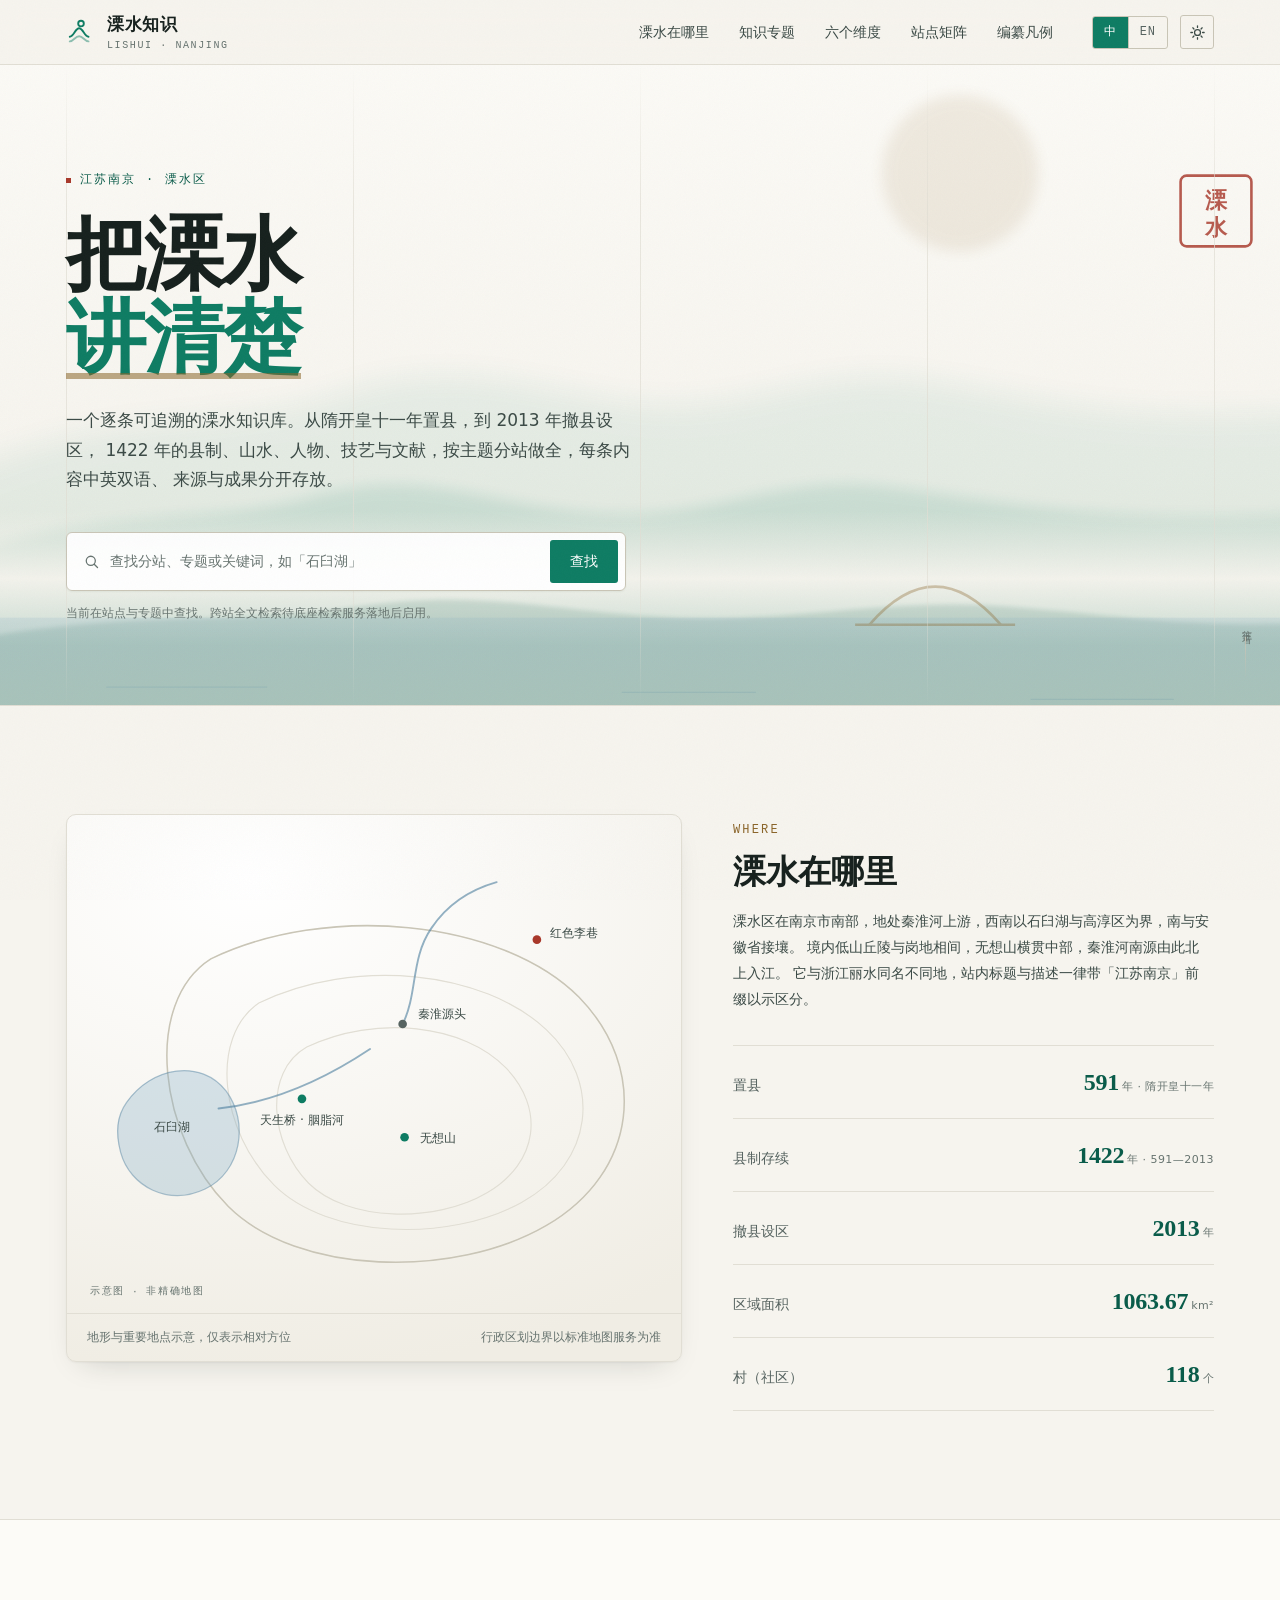
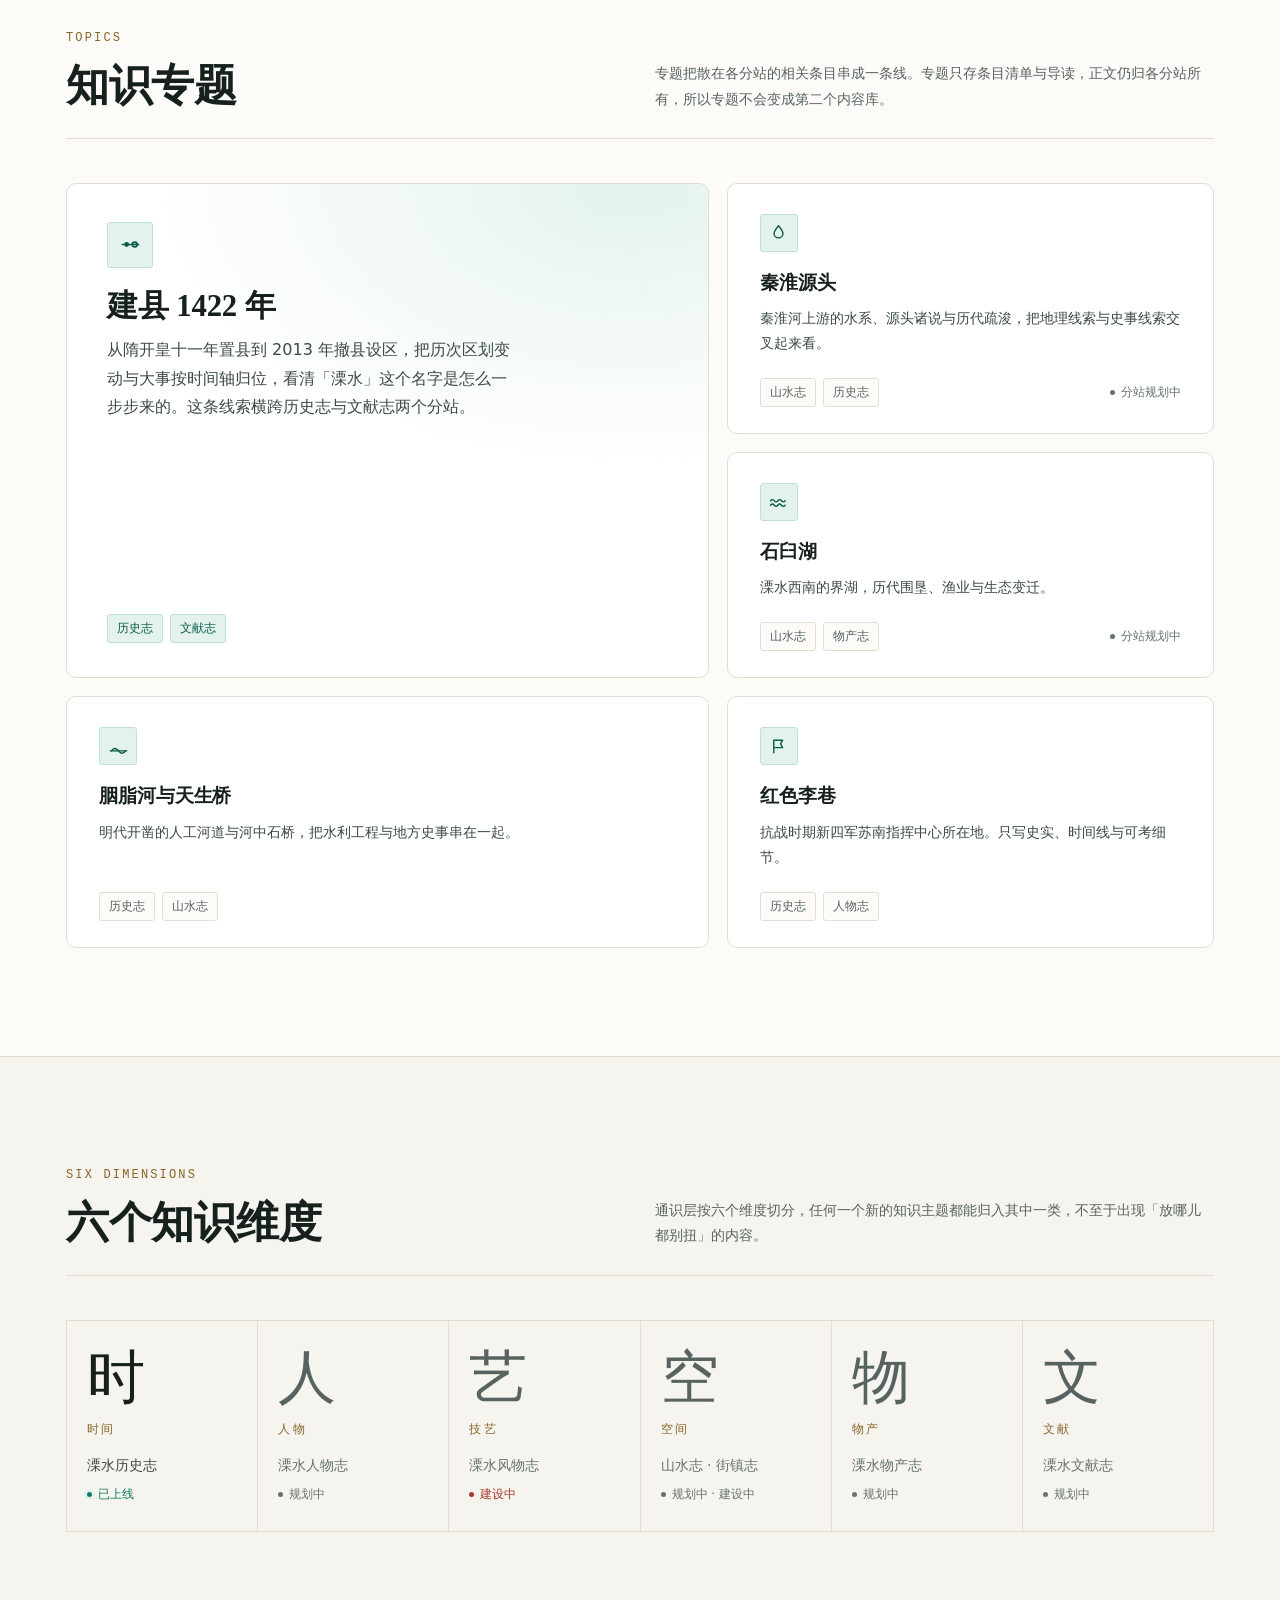
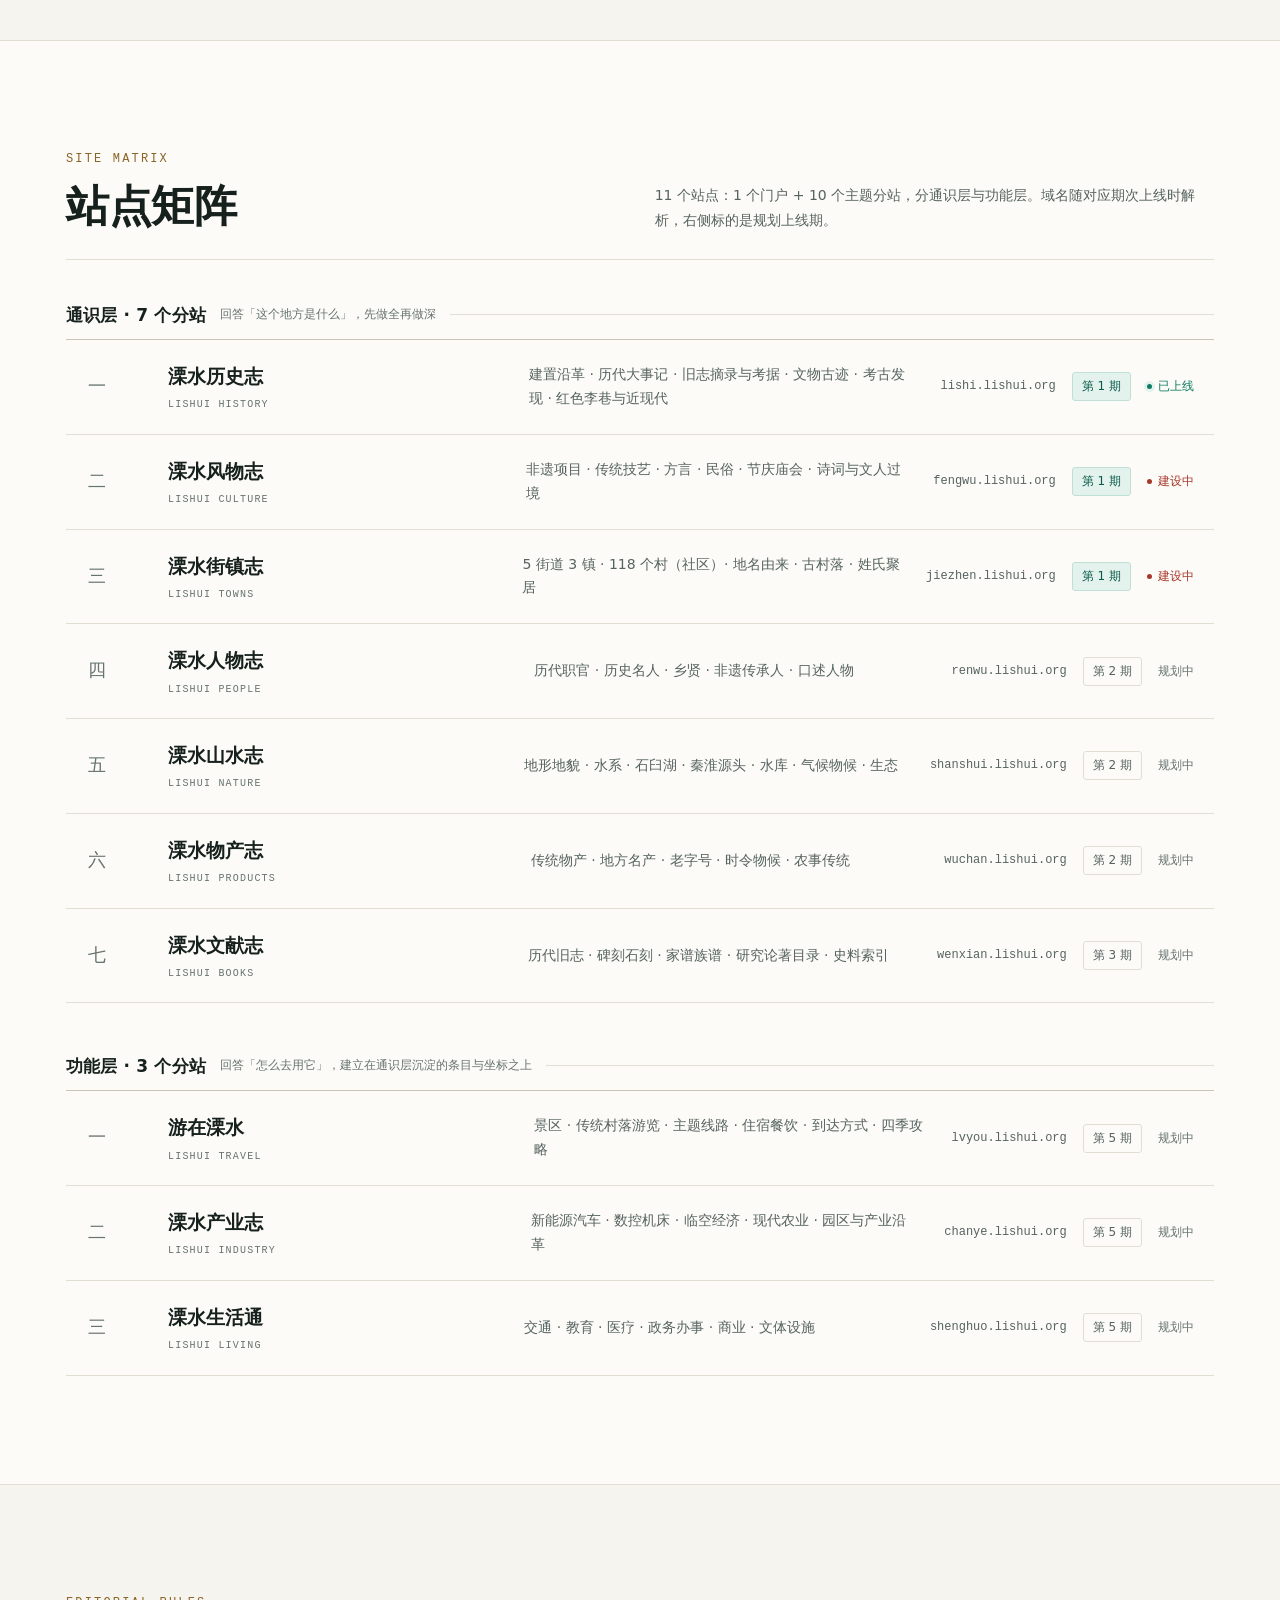
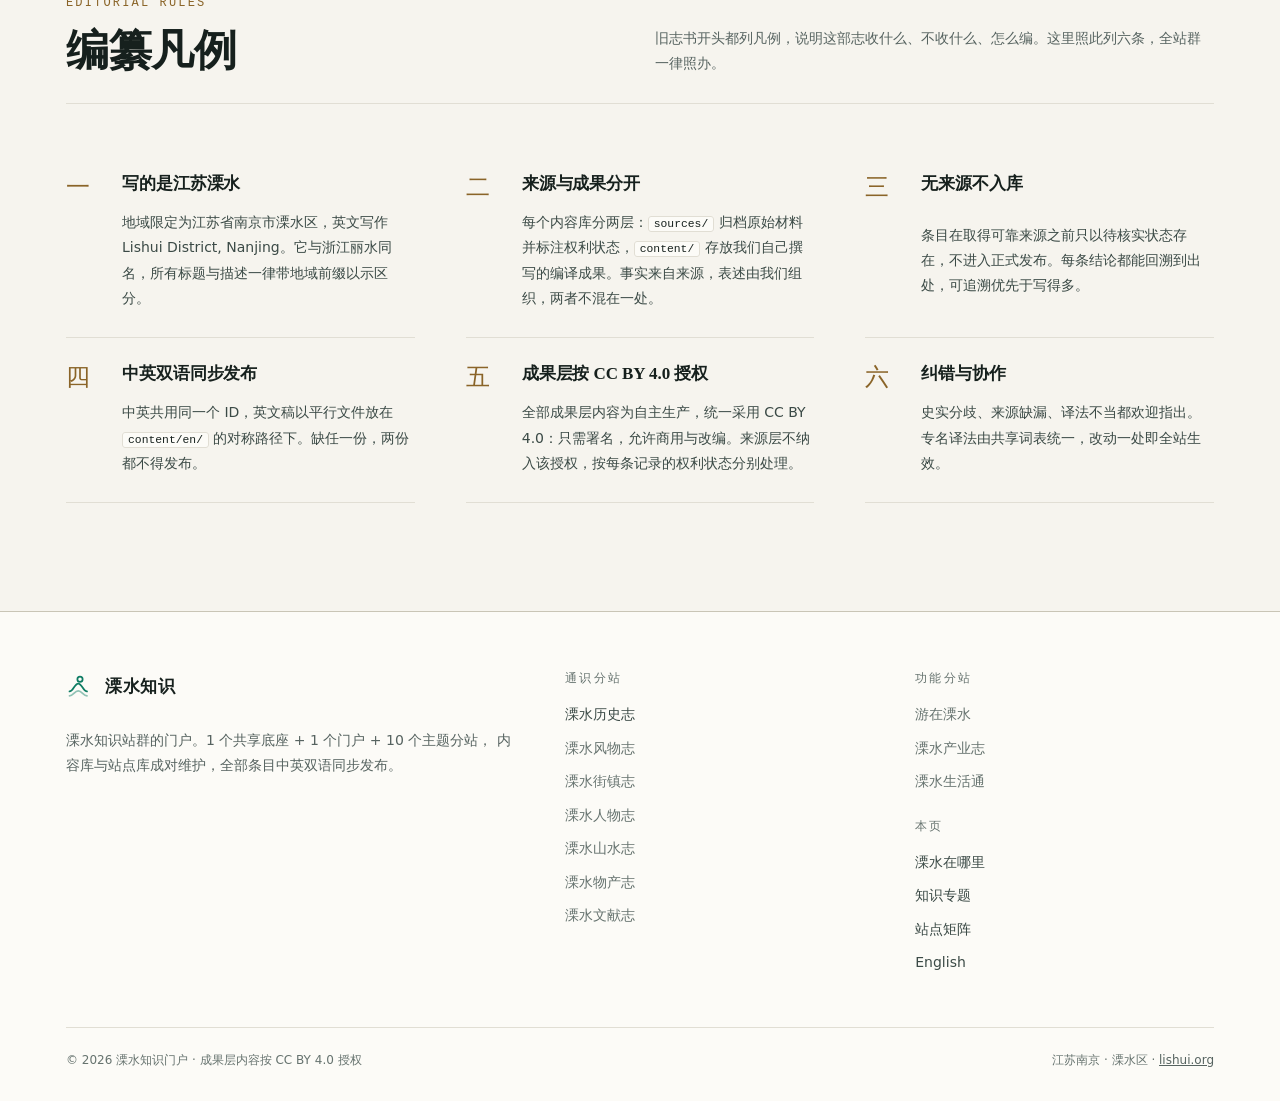
==== commit 67047d81: "Explain on the page why an unlaunched sub-site cannot be clicked Sub-sites that are not live lose th" ====
--- a/index.html
+++ b/index.html
@@ -325,7 +325,7 @@
           </span>
         </a>
 
-        <a class="topic reveal" href="https://shanshui.lishui.org/" data-searchable
+        <a class="topic reveal" data-searchable
            data-search-text="秦淮源头 秦淮河 水系 源头 疏浚 山水志 历史志">
           <span class="topic__glyph">
             <svg viewBox="0 0 24 24" fill="none" aria-hidden="true">
@@ -338,10 +338,11 @@
           <span class="topic__foot">
             <span class="chip">山水志</span>
             <span class="chip">历史志</span>
-          </span>
-        </a>
-
-        <a class="topic reveal" href="https://shanshui.lishui.org/" data-searchable
+            <span class="status topic__status">分站规划中</span>
+          </span>
+        </a>
+
+        <a class="topic reveal" data-searchable
            data-search-text="石臼湖 湖泊 围垦 渔业 生态 山水志 物产志">
           <span class="topic__glyph">
             <svg viewBox="0 0 24 24" fill="none" aria-hidden="true">
@@ -354,6 +355,7 @@
           <span class="topic__foot">
             <span class="chip">山水志</span>
             <span class="chip">物产志</span>
+            <span class="status topic__status">分站规划中</span>
           </span>
         </a>
 
@@ -411,31 +413,37 @@
           <span class="dim__char">时</span>
           <span class="dim__label">时间</span>
           <span class="dim__site">溧水历史志</span>
-        </a>
-        <a class="dim" href="https://renwu.lishui.org/">
+          <span class="status dim__status" data-status="live">已上线</span>
+        </a>
+        <a class="dim">
           <span class="dim__char">人</span>
           <span class="dim__label">人物</span>
           <span class="dim__site">溧水人物志</span>
-        </a>
-        <a class="dim" href="https://fengwu.lishui.org/">
+          <span class="status dim__status">规划中</span>
+        </a>
+        <a class="dim">
           <span class="dim__char">艺</span>
           <span class="dim__label">技艺</span>
           <span class="dim__site">溧水风物志</span>
-        </a>
-        <a class="dim" href="https://shanshui.lishui.org/">
+          <span class="status dim__status" data-status="building">建设中</span>
+        </a>
+        <a class="dim">
           <span class="dim__char">空</span>
           <span class="dim__label">空间</span>
           <span class="dim__site">山水志 · 街镇志</span>
-        </a>
-        <a class="dim" href="https://wuchan.lishui.org/">
+          <span class="status dim__status">规划中 · 建设中</span>
+        </a>
+        <a class="dim">
           <span class="dim__char">物</span>
           <span class="dim__label">物产</span>
           <span class="dim__site">溧水物产志</span>
-        </a>
-        <a class="dim" href="https://wenxian.lishui.org/">
+          <span class="status dim__status">规划中</span>
+        </a>
+        <a class="dim">
           <span class="dim__char">文</span>
           <span class="dim__label">文献</span>
           <span class="dim__site">溧水文献志</span>
+          <span class="status dim__status">规划中</span>
         </a>
       </div>
     </div>
@@ -477,7 +485,7 @@
             </span>
           </a>
 
-          <a class="row reveal" href="https://fengwu.lishui.org/" data-searchable
+          <a class="row reveal" data-searchable
              data-search-text="溧水风物志 lishui culture 非遗 传统技艺 方言 民俗 节庆 骆山大龙 玉带糕 诗词 第1期">
             <span class="row__no">二</span>
             <span>
@@ -492,7 +500,7 @@
             </span>
           </a>
 
-          <a class="row reveal" href="https://jiezhen.lishui.org/" data-searchable
+          <a class="row reveal" data-searchable
              data-search-text="溧水街镇志 lishui towns 街道 镇 永阳 柘塘 东屏 洪蓝 石湫 白马 和凤 晶桥 村 社区 地名 古村落 第1期">
             <span class="row__no">三</span>
             <span>
@@ -507,7 +515,7 @@
             </span>
           </a>
 
-          <a class="row reveal" href="https://renwu.lishui.org/" data-searchable
+          <a class="row reveal" data-searchable
              data-search-text="溧水人物志 lishui people 历代职官 历史名人 乡贤 非遗传承人 口述 周邦彦 袁枚 第2期">
             <span class="row__no">四</span>
             <span>
@@ -522,7 +530,7 @@
             </span>
           </a>
 
-          <a class="row reveal" href="https://shanshui.lishui.org/" data-searchable
+          <a class="row reveal" data-searchable
              data-search-text="溧水山水志 lishui nature 地形 地貌 水系 石臼湖 秦淮源头 水库 气候 物候 生态 无想山 第2期">
             <span class="row__no">五</span>
             <span>
@@ -537,7 +545,7 @@
             </span>
           </a>
 
-          <a class="row reveal" href="https://wuchan.lishui.org/" data-searchable
+          <a class="row reveal" data-searchable
              data-search-text="溧水物产志 lishui products 传统物产 地方名产 老字号 时令 物候 农事 草莓 青梅 黑莓 第2期">
             <span class="row__no">六</span>
             <span>
@@ -552,7 +560,7 @@
             </span>
           </a>
 
-          <a class="row reveal" href="https://wenxian.lishui.org/" data-searchable
+          <a class="row reveal" data-searchable
              data-search-text="溧水文献志 lishui books 旧志 县志 碑刻 石刻 家谱 族谱 研究论著 史料索引 第3期">
             <span class="row__no">七</span>
             <span>
@@ -577,7 +585,7 @@
         </div>
 
         <div class="rows">
-          <a class="row reveal" href="https://lvyou.lishui.org/" data-searchable
+          <a class="row reveal" data-searchable
              data-search-text="游在溧水 lishui travel 景区 传统村落 线路 住宿 餐饮 到达方式 四季攻略 第5期">
             <span class="row__no">一</span>
             <span>
@@ -592,7 +600,7 @@
             </span>
           </a>
 
-          <a class="row reveal" href="https://chanye.lishui.org/" data-searchable
+          <a class="row reveal" data-searchable
              data-search-text="溧水产业志 lishui industry 新能源汽车 数控机床 临空经济 现代农业 园区 第5期">
             <span class="row__no">二</span>
             <span>
@@ -607,7 +615,7 @@
             </span>
           </a>
 
-          <a class="row reveal" href="https://shenghuo.lishui.org/" data-searchable
+          <a class="row reveal" data-searchable
              data-search-text="溧水生活通 lishui living 交通 教育 医疗 政务 办事 商业 文体设施 第5期">
             <span class="row__no">三</span>
             <span>
@@ -705,21 +713,21 @@
         <h4>通识分站</h4>
         <div class="footer__links">
           <a href="https://lishi.lishui.org/">溧水历史志</a>
-          <a href="https://fengwu.lishui.org/">溧水风物志</a>
-          <a href="https://jiezhen.lishui.org/">溧水街镇志</a>
-          <a href="https://renwu.lishui.org/">溧水人物志</a>
-          <a href="https://shanshui.lishui.org/">溧水山水志</a>
-          <a href="https://wuchan.lishui.org/">溧水物产志</a>
-          <a href="https://wenxian.lishui.org/">溧水文献志</a>
+          <a>溧水风物志</a>
+          <a>溧水街镇志</a>
+          <a>溧水人物志</a>
+          <a>溧水山水志</a>
+          <a>溧水物产志</a>
+          <a>溧水文献志</a>
         </div>
       </div>
 
       <div>
         <h4>功能分站</h4>
         <div class="footer__links">
-          <a href="https://lvyou.lishui.org/">游在溧水</a>
-          <a href="https://chanye.lishui.org/">溧水产业志</a>
-          <a href="https://shenghuo.lishui.org/">溧水生活通</a>
+          <a>游在溧水</a>
+          <a>溧水产业志</a>
+          <a>溧水生活通</a>
         </div>
         <h4 style="margin-top:26px">本页</h4>
         <div class="footer__links">
--- a/assets/css/site.css
+++ b/assets/css/site.css
@@ -779,12 +779,12 @@
   transform-origin: left;
   transition: transform .45s var(--ease);
 }
-.topic:hover {
+.topic[href]:hover {
   border-color: var(--line-strong);
   box-shadow: var(--shadow);
   transform: translateY(-3px);
 }
-.topic:hover::before { transform: scaleX(1); }
+.topic[href]:hover::before { transform: scaleX(1); }
 
 .topic--lead {
   grid-row: span 2;
@@ -836,6 +836,7 @@
   background: var(--bg-soft);
 }
 .topic--lead .chip { border-color: var(--brand-line); color: var(--brand-ink); background: var(--brand-soft); }
+.topic__status { margin-left: auto; align-self: center; }
 
 .noresult {
   display: none;
@@ -879,8 +880,8 @@
   transform-origin: left;
   transition: transform .45s var(--ease);
 }
-.dim:hover { background: var(--brand-soft); }
-.dim:hover::after { transform: scaleX(1); }
+.dim[href]:hover { background: var(--brand-soft); }
+.dim[href]:hover::after { transform: scaleX(1); }
 
 .dim__char {
   font-family: var(--font-serif);
@@ -889,7 +890,7 @@
   color: var(--ink);
   transition: color .35s var(--ease-soft), transform .45s var(--ease);
 }
-.dim:hover .dim__char { color: var(--brand); transform: translateY(-2px); }
+.dim[href]:hover .dim__char { color: var(--brand); transform: translateY(-2px); }
 
 .dim__label {
   font-size: var(--t-xs);
@@ -902,6 +903,18 @@
   font-size: var(--t-sm);
   color: var(--ink-2);
   line-height: 1.5;
+}
+
+/* 维度卡与专题卡的状态：已上线的可点进入，其余写明在建或规划中，
+   免得读者点了没反应却不知为何。标记沿用站点矩阵的 .status。 */
+.dim__status { margin-top: -6px; }
+.dim__status::before,
+.topic__status::before {
+  content: "";
+  flex: none;
+  width: 5px; height: 5px;
+  border-radius: 50%;
+  background: currentColor;
 }
 
 /* ---------- 站点矩阵 ---------- */
@@ -961,8 +974,8 @@
   transition: transform .45s var(--ease);
 }
 .group--app .row::before { background: var(--gold); }
-.row:hover { background: var(--bg-soft); }
-.row:hover::before { transform: scaleY(1); }
+.row[href]:hover { background: var(--bg-soft); }
+.row[href]:hover::before { transform: scaleY(1); }
 
 .row__no {
   font-family: var(--font-serif);
@@ -977,7 +990,7 @@
   letter-spacing: -.005em;
   transition: color .25s var(--ease-soft);
 }
-.row:hover .row__name { color: var(--brand-ink); }
+.row[href]:hover .row__name { color: var(--brand-ink); }
 .group--app .row:hover .row__name { color: var(--gold-ink); }
 .row__alt {
   display: block;
@@ -1136,7 +1149,22 @@
   width: fit-content;
   transition: color .18s var(--ease-soft);
 }
-.footer__links a:hover { color: var(--brand-ink); }
+.footer__links a[href]:hover { color: var(--brand-ink); }
+
+/* ---------- 未上线的分站不链接 ----------
+   *.lishui.org 是泛解析，未上线子域也能解析到 GitHub Pages，
+   但没有站点认领的主机名不签发证书，点下去是 TLS 报错而不是 404。
+   门户去掉这些链接的 href，由下面几条收掉链接的外观与悬停反馈；
+   分站上线后把子域加进 sites.json 的 status: live 并恢复 href。 */
+
+.row:not([href]),
+.topic:not([href]),
+.dim:not([href]),
+.footer__links a:not([href]) { cursor: default; }
+
+.dim:not([href]) .dim__char { color: var(--ink-3); }
+.dim:not([href]) .dim__site { color: var(--ink-4); }
+.footer__links a:not([href]) { color: var(--ink-4); }
 .footer__bottom {
   display: flex;
   flex-wrap: wrap;
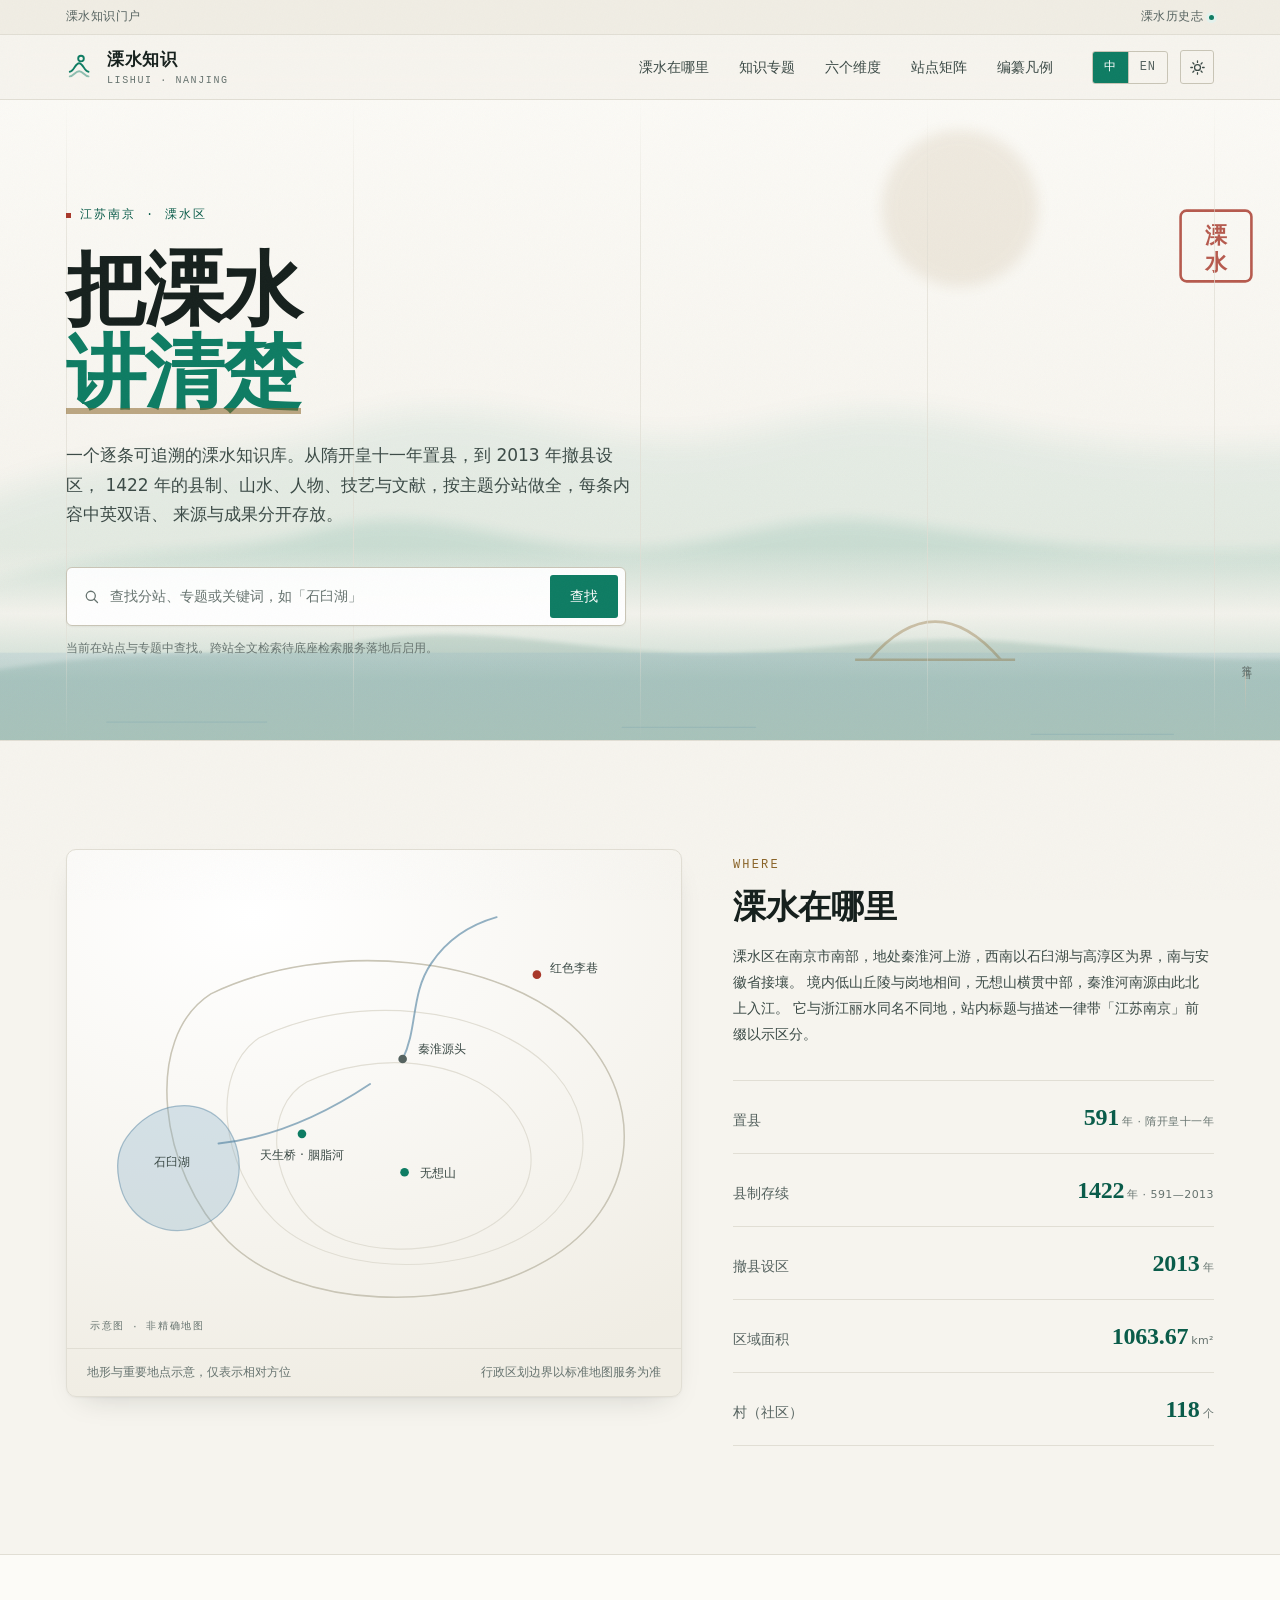
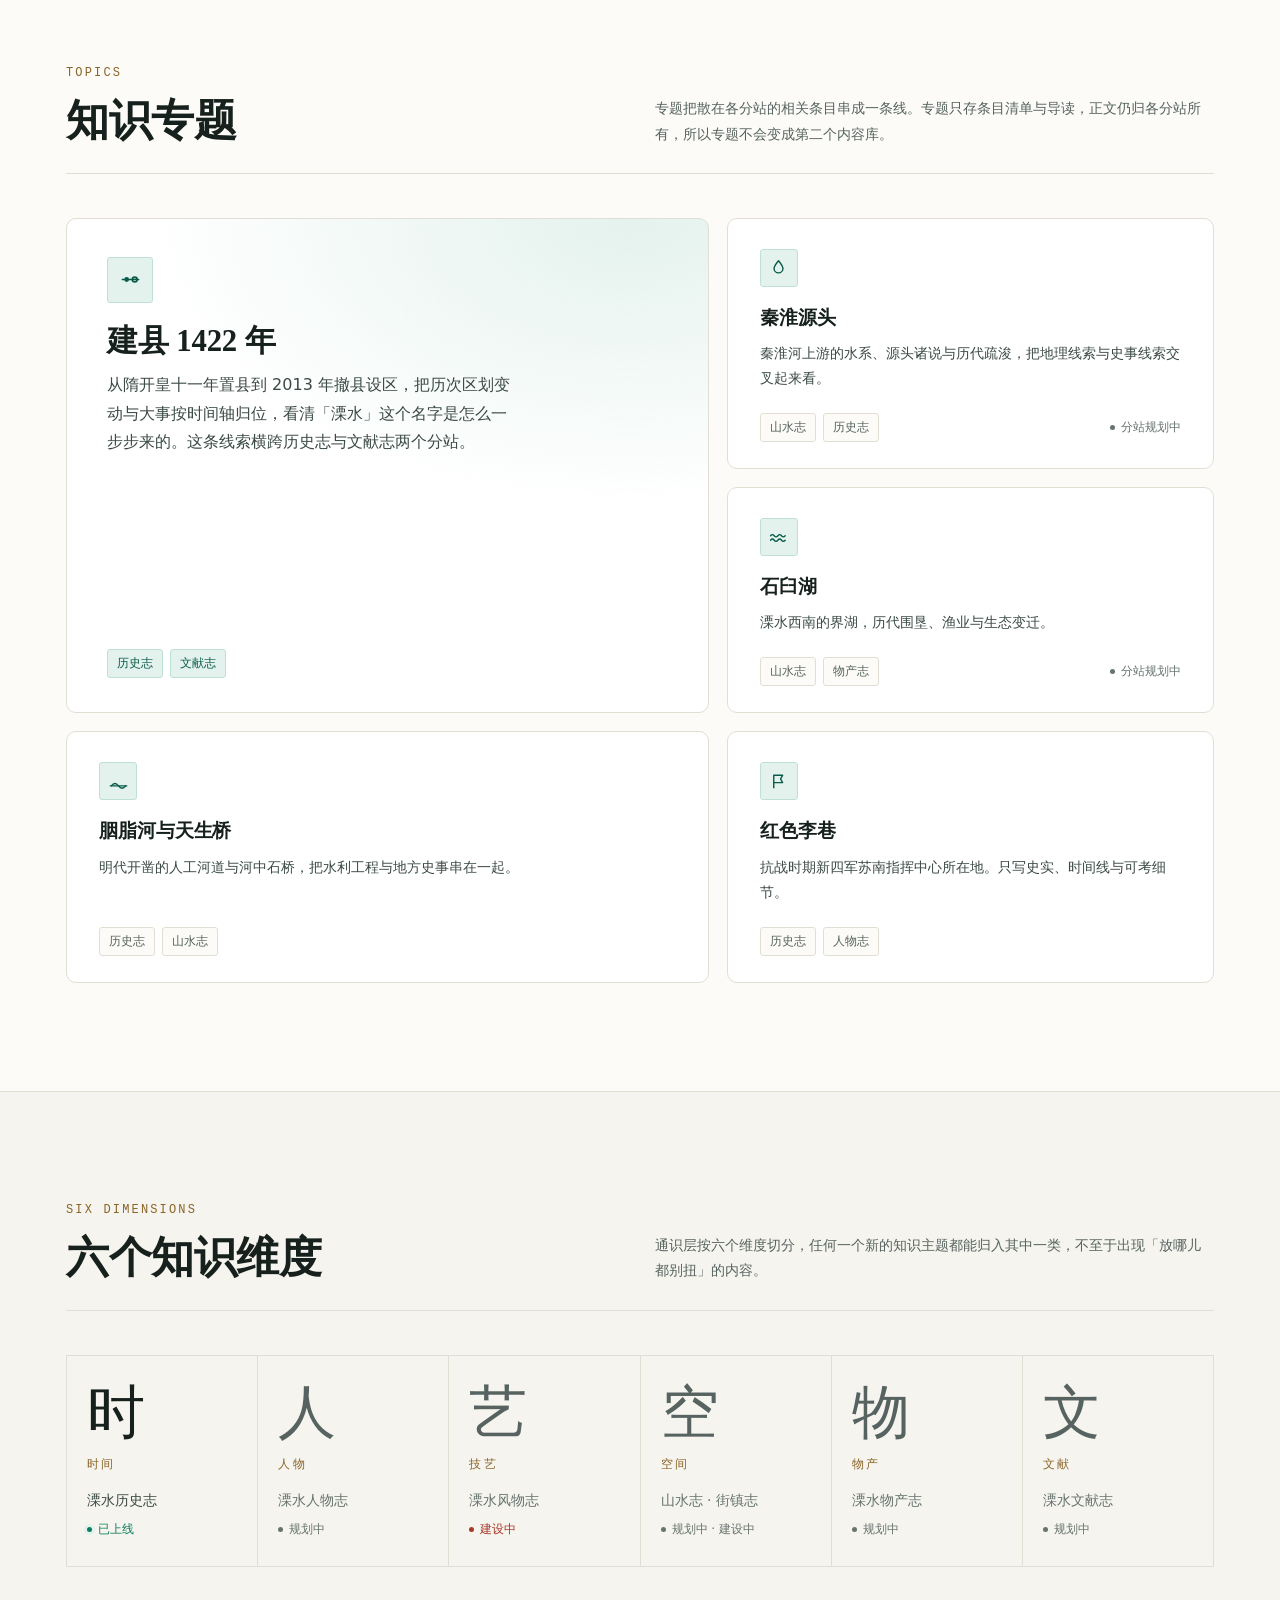
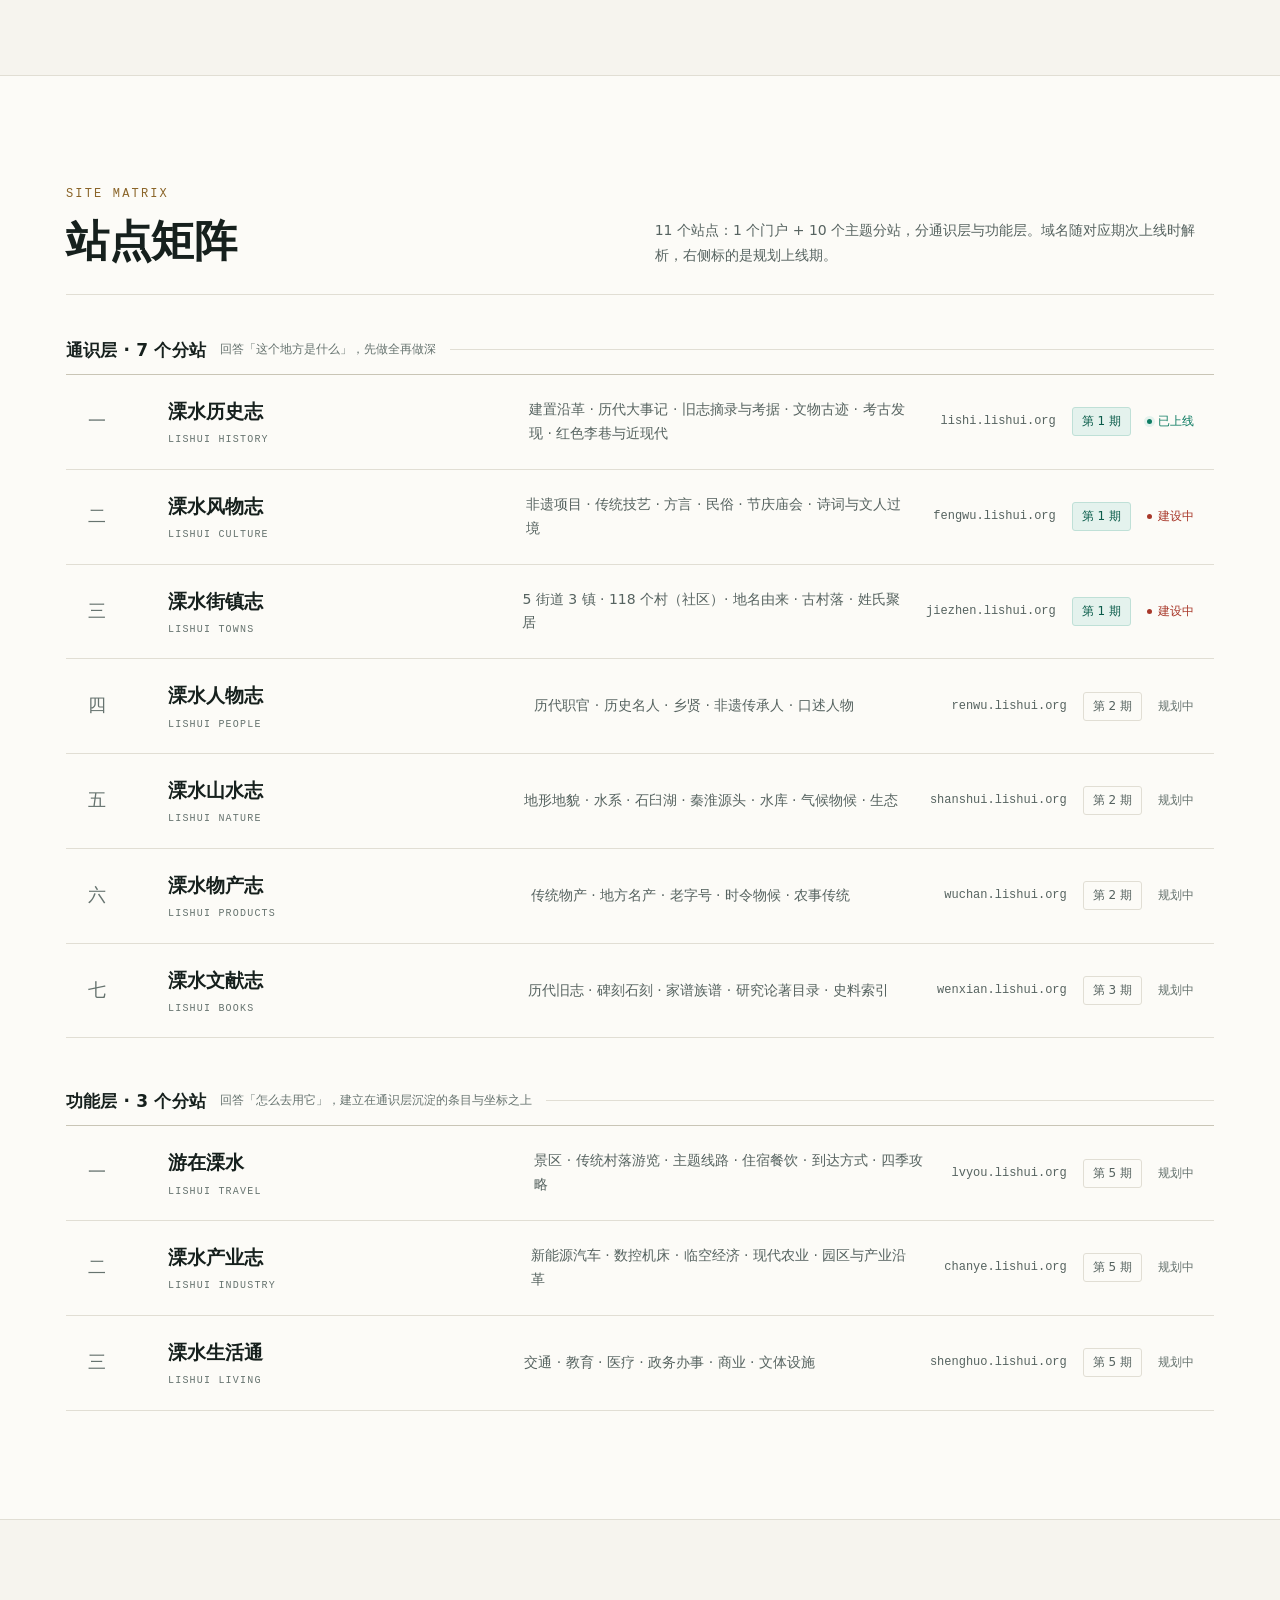
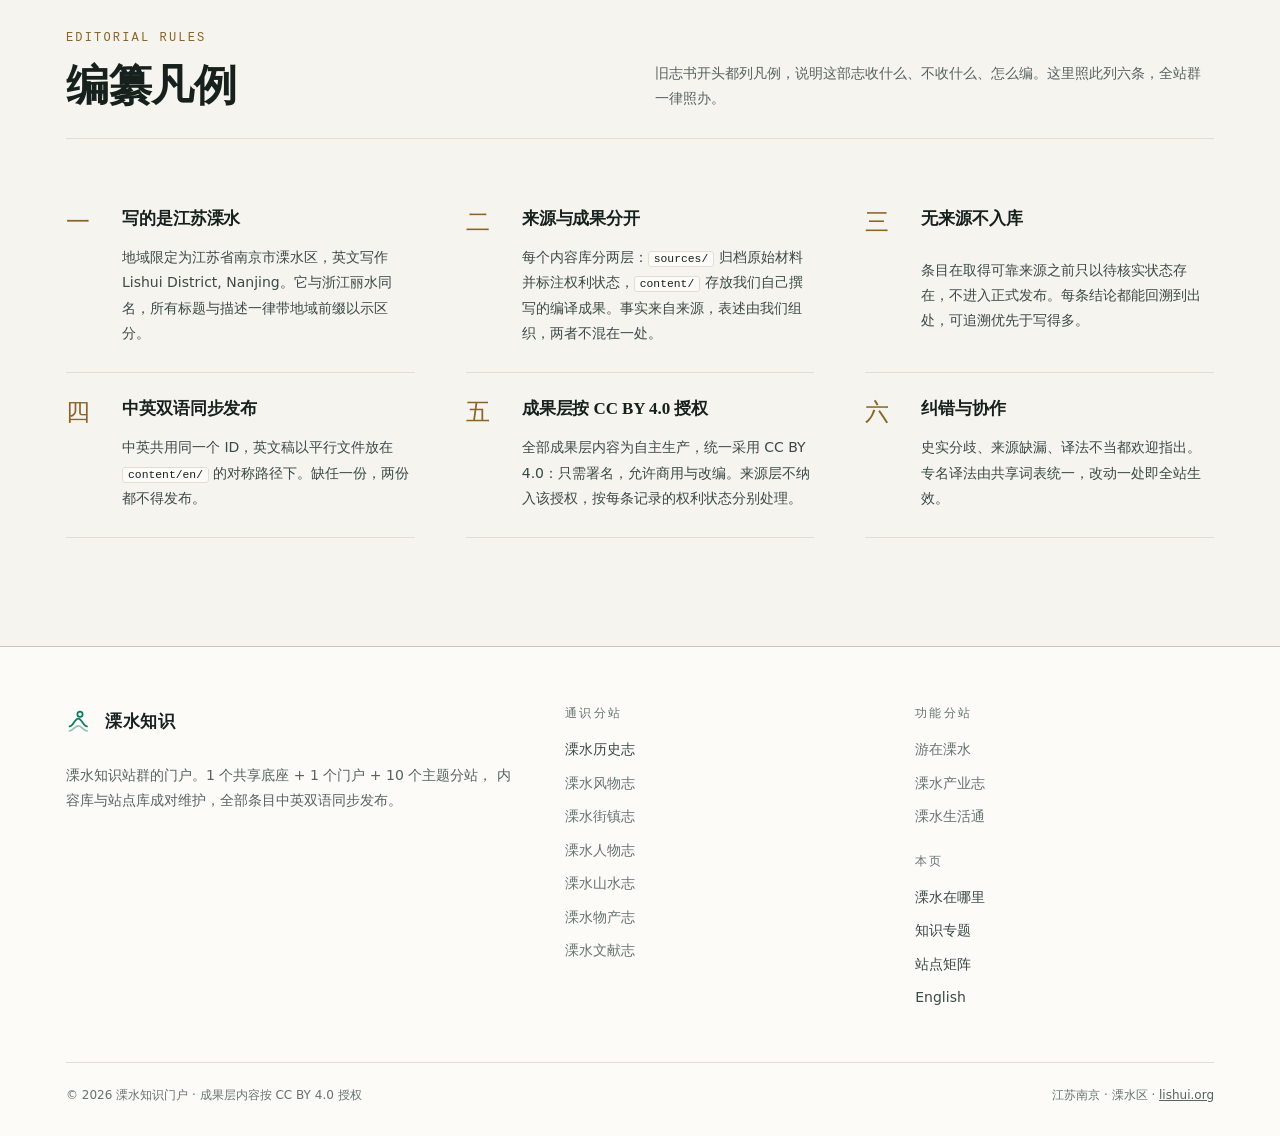
==== commit 6846db2c: "Link the portal to the live sub-sites from the top of the page The portal now carries the same netwo" ====
--- a/index.html
+++ b/index.html
@@ -65,7 +65,8 @@
       "alternateName": "Lishui Knowledge Portal",
       "description": "江苏南京溧水区的历史、文化与传统知识库，10 个主题分站，中英双语，来源可追溯。",
       "inLanguage": ["zh-Hans", "en"],
-      "publisher": { "@id": "https://lishui.org/#organization" }
+      "publisher": { "@id": "https://lishui.org/#organization" },
+      "hasPart": { "@id": "https://lishi.lishui.org/#website" }
     },
     {
       "@type": "Organization",
@@ -74,6 +75,17 @@
       "alternateName": "Lishui Knowledge",
       "url": "https://lishui.org/",
       "areaServed": { "@type": "AdministrativeArea", "name": "江苏省南京市溧水区" }
+    },
+    {
+      "@type": "WebSite",
+      "@id": "https://lishi.lishui.org/#website",
+      "url": "https://lishi.lishui.org/",
+      "name": "溧水历史志",
+      "alternateName": "Lishui History",
+      "description": "溧水历史志：建置沿革、历代大事记、文物古迹与旧志考据，中英双语，逐条标注来源。",
+      "inLanguage": ["zh-Hans", "en"],
+      "isPartOf": { "@id": "https://lishui.org/#website" },
+      "publisher": { "@id": "https://lishui.org/#organization" }
     }
   ]
 }
@@ -82,6 +94,15 @@
 <body>
 
 <a class="skip-link" href="#main">跳到主要内容</a>
+
+<div class="netbar">
+  <div class="wrap netbar__inner">
+    <span class="netbar__here">溧水知识门户</span>
+    <span class="netbar__sites">
+      <a class="netbar__site" href="https://lishi.lishui.org/">溧水历史志<span class="netbar__dot" aria-hidden="true"></span></a>
+    </span>
+  </div>
+</div>
 
 <header class="topbar">
   <div class="wrap topbar__inner">
--- a/assets/css/site.css
+++ b/assets/css/site.css
@@ -203,6 +203,50 @@
   transition: transform .2s var(--ease);
 }
 .skip-link:focus { transform: translate(-50%, 0); }
+
+/* ---------- 站群带 ----------
+   门户与分站共用一条细带：门户这头列已上线的分站，分站那头指回门户。
+   从搜索引擎直接落进分站的读者，靠它知道自己在站群里的位置。 */
+
+.netbar {
+  background: var(--surface-2);
+  border-bottom: 1px solid var(--line);
+  font-family: var(--font-mono);
+  font-size: var(--t-xs);
+  letter-spacing: .04em;
+}
+
+.netbar__inner {
+  min-height: 34px;
+  display: flex;
+  align-items: center;
+  gap: 16px;
+}
+
+.netbar__here { color: var(--ink-3); }
+
+.netbar__sites {
+  display: flex;
+  align-items: center;
+  gap: 14px;
+  margin-left: auto;
+}
+
+.netbar__site {
+  display: inline-flex;
+  align-items: center;
+  gap: 6px;
+  color: var(--ink-3);
+  text-decoration: none;
+  transition: color .18s var(--ease-soft);
+}
+.netbar__site:hover { color: var(--brand); }
+.netbar__dot {
+  width: 5px; height: 5px;
+  border-radius: 50%;
+  background: var(--brand);
+  box-shadow: 0 0 0 3px var(--brand-soft);
+}
 
 /* ---------- 顶栏 ---------- */
 
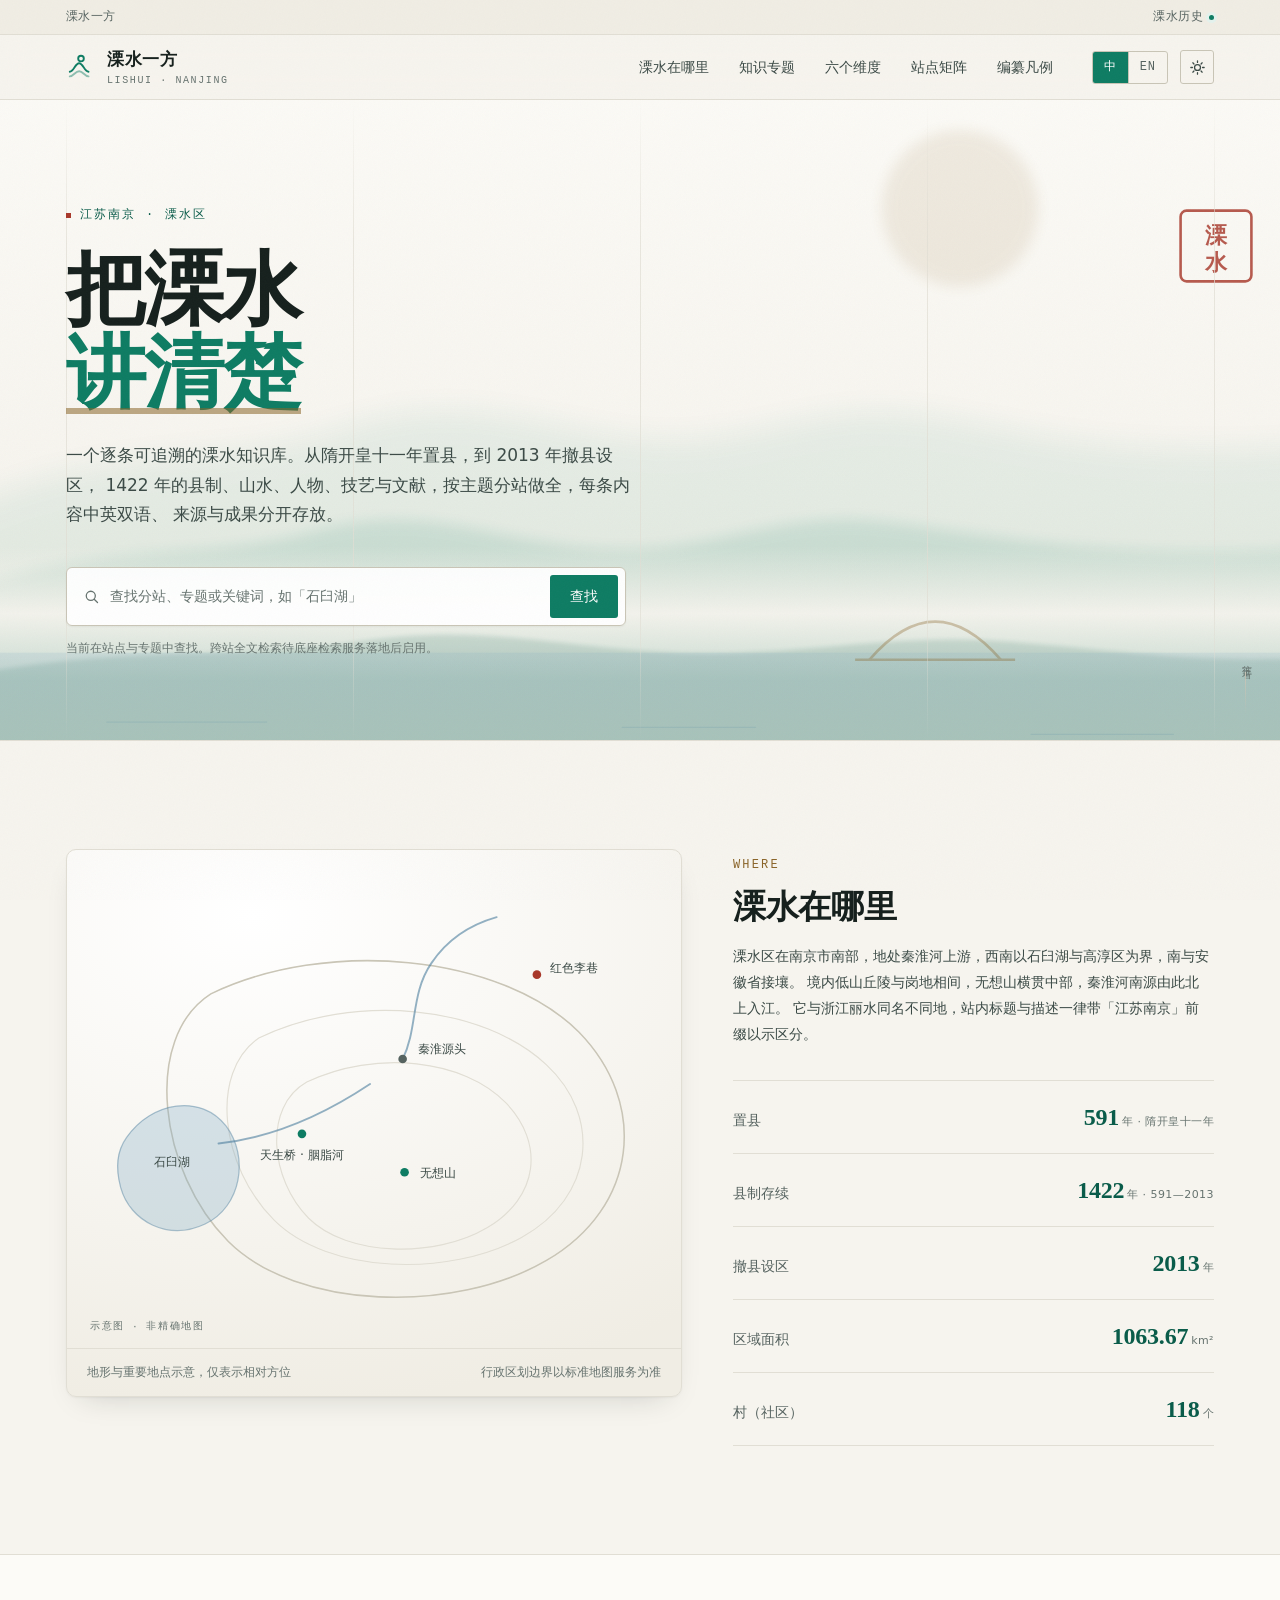
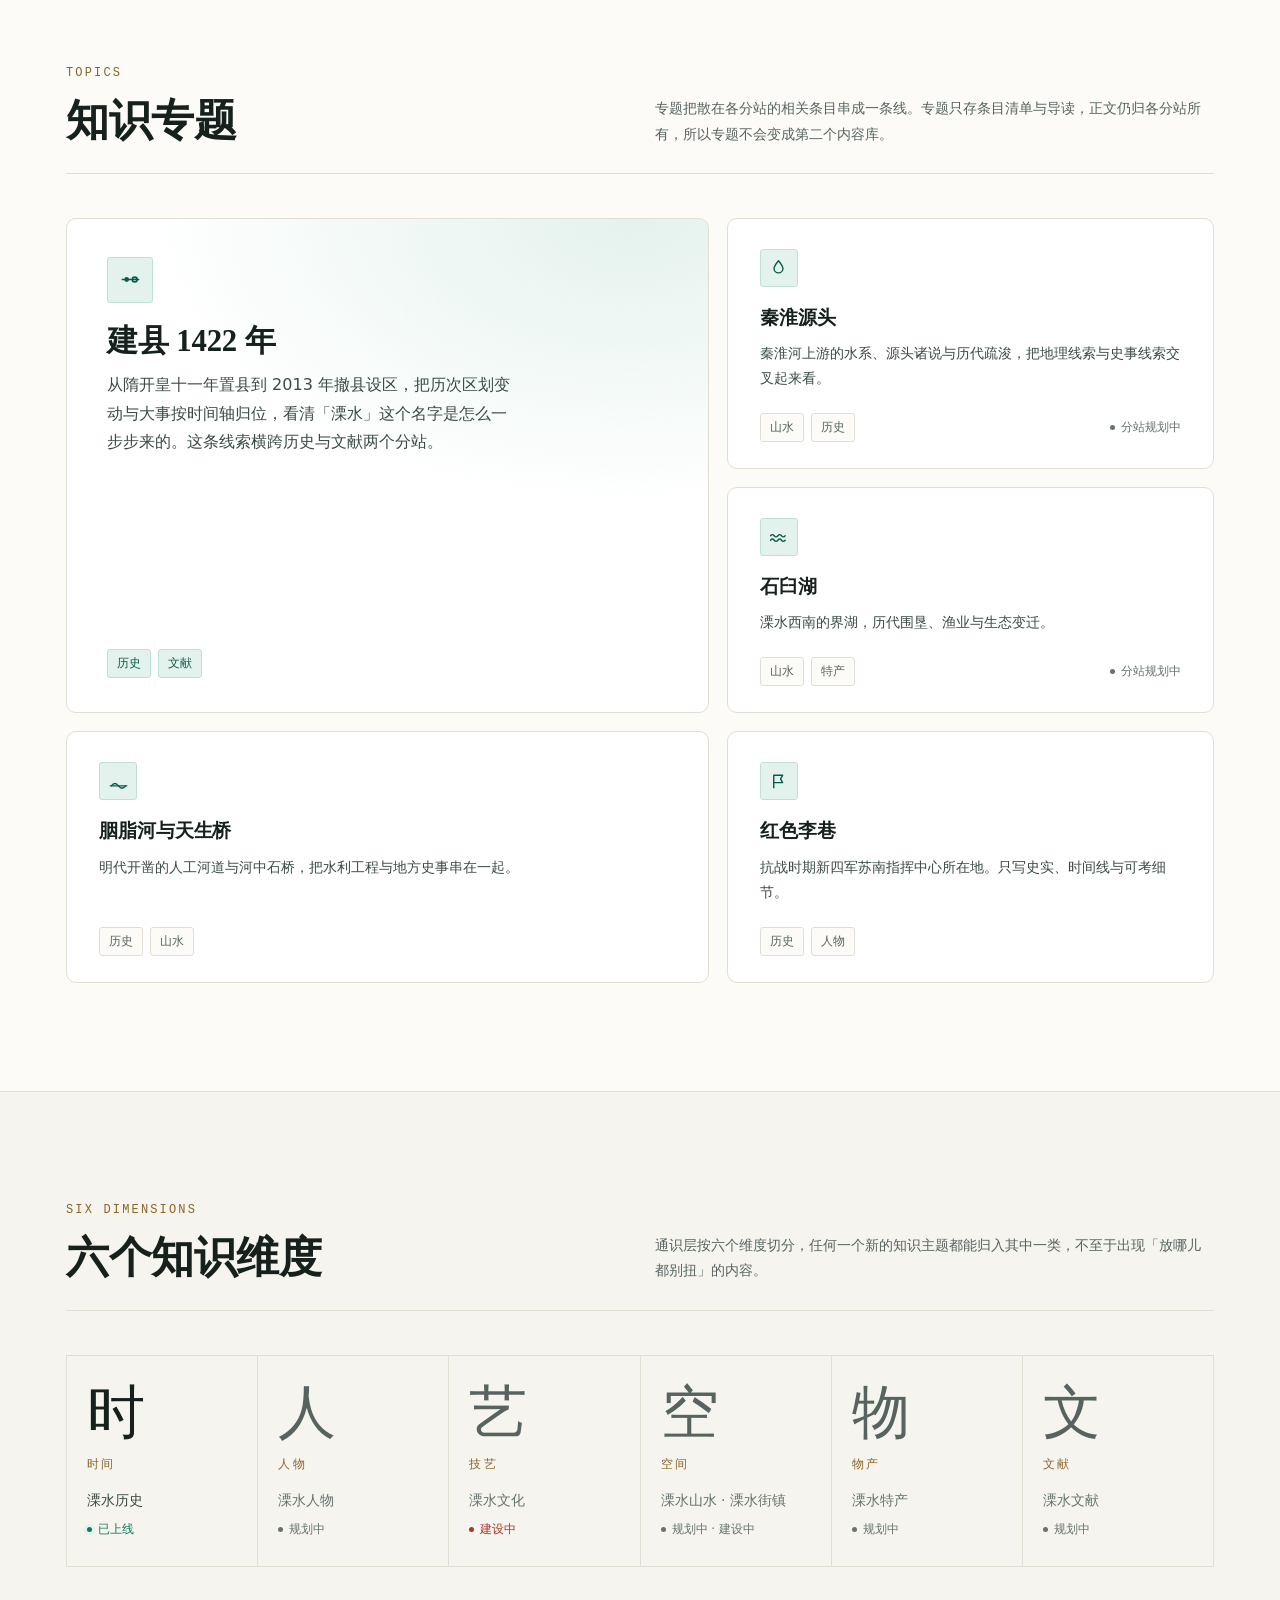
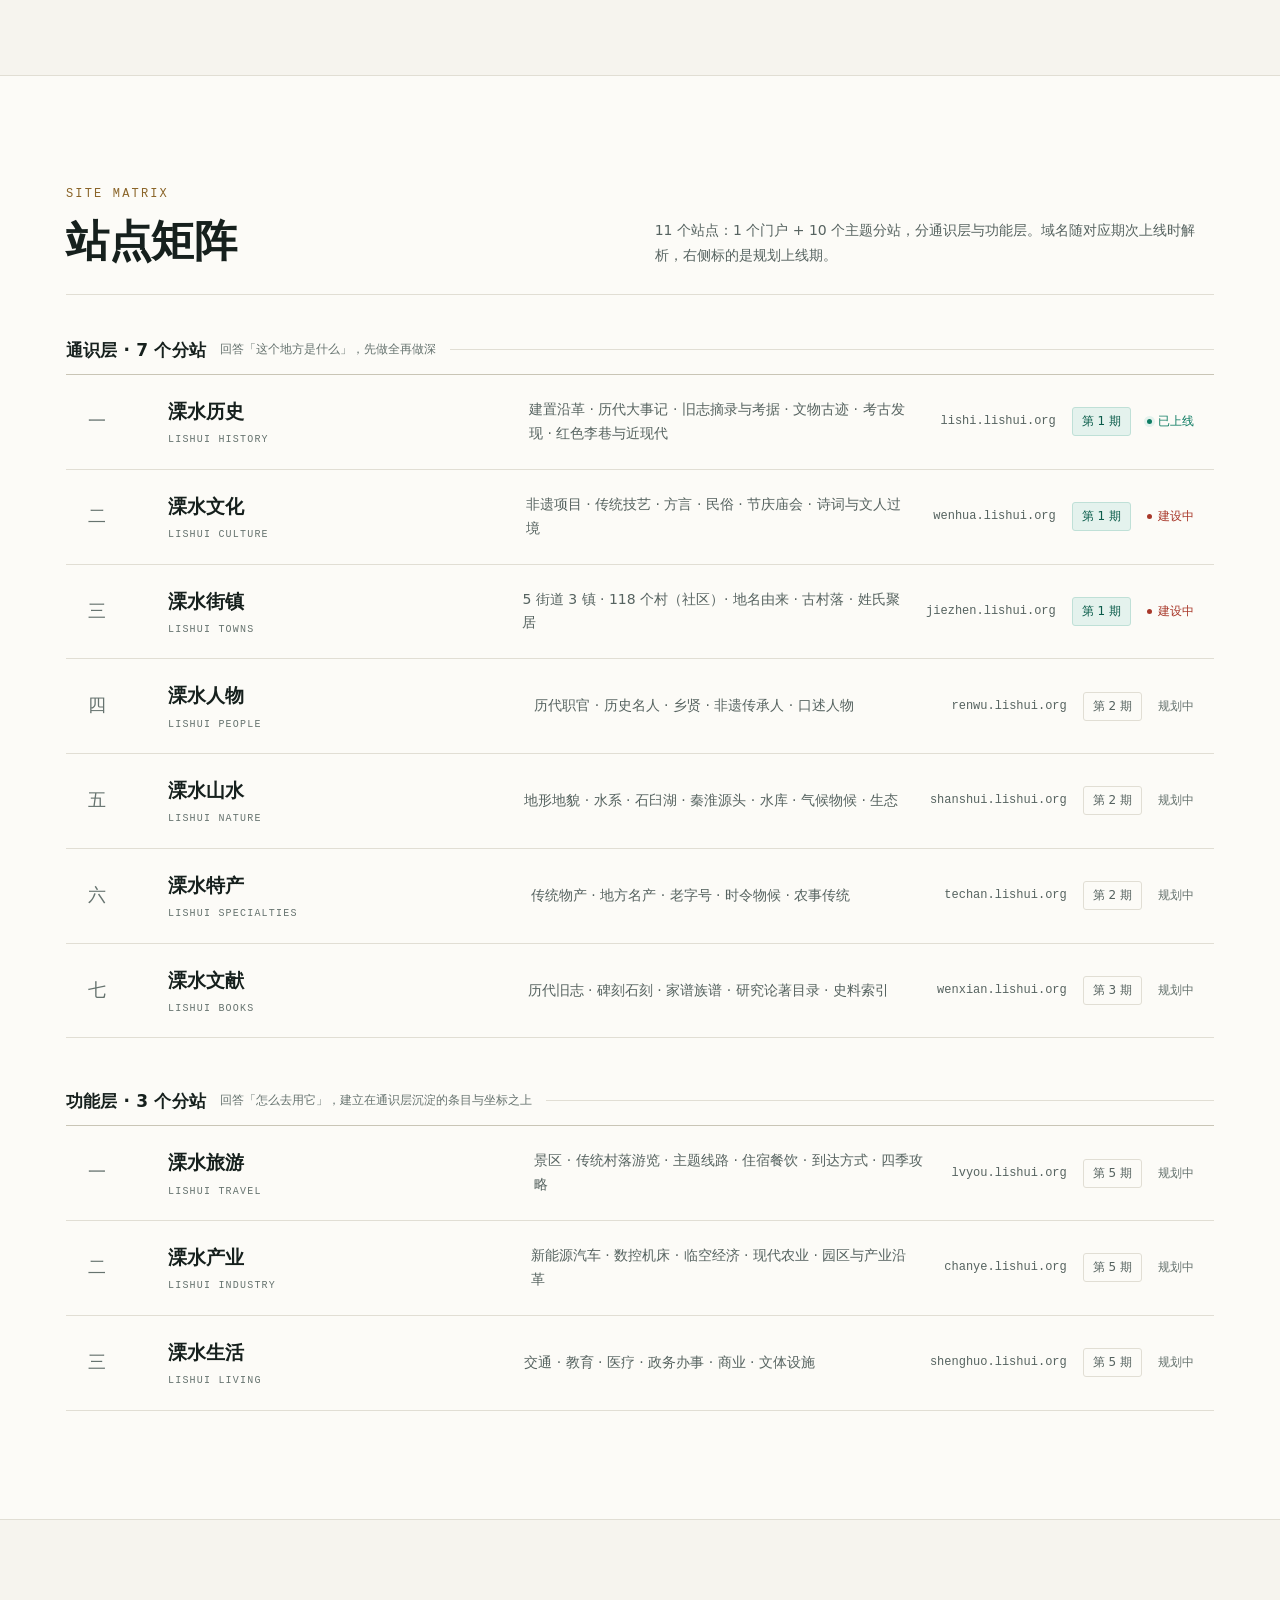
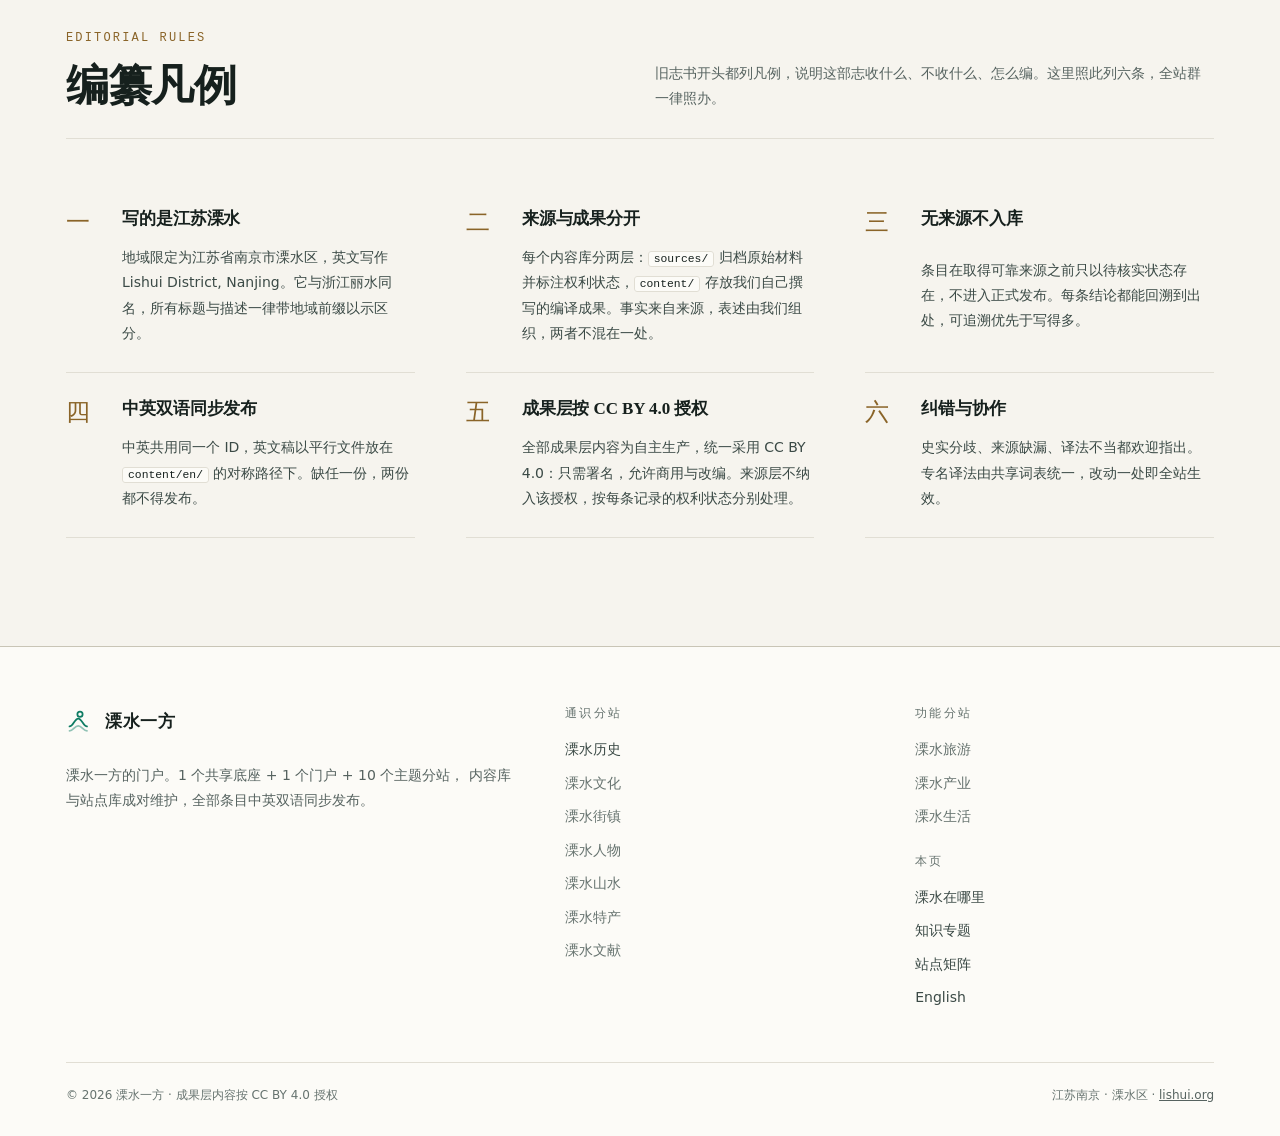
==== commit 9c05a1db: "Rename the portal to A Place Called Lishui and shorten the sub-site names The 志 suffix read as archi" ====
--- a/index.html
+++ b/index.html
@@ -3,8 +3,8 @@
 <head>
 <meta charset="UTF-8">
 <meta name="viewport" content="width=device-width, initial-scale=1">
-<title>溧水知识门户 · 江苏南京溧水区历史、文化与传统知识库</title>
-<meta name="description" content="溧水知识门户汇集江苏南京溧水区的历史、文化与传统知识：10 个主题分站覆盖时间、人、技艺、空间、物与文献六个维度，每条内容中英双语、来源可追溯。">
+<title>溧水一方 · 江苏南京溧水区历史、文化与传统知识库</title>
+<meta name="description" content="溧水一方汇集江苏南京溧水区的历史、文化与传统知识：10 个主题分站覆盖时间、人、技艺、空间、物与文献六个维度，每条内容中英双语、来源可追溯。">
 <meta name="theme-color" content="#F6F4EE">
 <link rel="icon" href="assets/img/favicon.svg" type="image/svg+xml">
 <link rel="canonical" href="https://lishui.org/">
@@ -13,19 +13,19 @@
 <link rel="alternate" hreflang="x-default" href="https://lishui.org/">
 
 <meta property="og:type" content="website">
-<meta property="og:site_name" content="溧水知识门户 · 江苏南京">
+<meta property="og:site_name" content="溧水一方 · 江苏南京">
 <meta property="og:locale" content="zh_CN">
 <meta property="og:locale:alternate" content="en_US">
-<meta property="og:title" content="溧水知识门户 · 江苏南京溧水区历史、文化与传统知识库">
-<meta property="og:description" content="溧水知识门户汇集江苏南京溧水区的历史、文化与传统知识：10 个主题分站覆盖时间、人、技艺、空间、物与文献六个维度，每条内容中英双语、来源可追溯。">
+<meta property="og:title" content="溧水一方 · 江苏南京溧水区历史、文化与传统知识库">
+<meta property="og:description" content="溧水一方汇集江苏南京溧水区的历史、文化与传统知识：10 个主题分站覆盖时间、人、技艺、空间、物与文献六个维度，每条内容中英双语、来源可追溯。">
 <meta property="og:url" content="https://lishui.org/">
 <meta property="og:image" content="https://lishui.org/assets/img/og-cover.jpg">
 <meta property="og:image:type" content="image/jpeg">
 <meta property="og:image:width" content="1200">
 <meta property="og:image:height" content="630">
-<meta property="og:image:alt" content="溧水知识门户 · 江苏南京溧水区">
+<meta property="og:image:alt" content="溧水一方 · 江苏南京溧水区">
 <meta name="twitter:card" content="summary_large_image">
-<meta name="twitter:title" content="溧水知识门户 · 江苏南京溧水区">
+<meta name="twitter:title" content="溧水一方 · 江苏南京溧水区">
 <meta name="twitter:description" content="江苏南京溧水区的历史、文化与传统知识库：10 个主题分站，中英双语，来源可追溯。">
 <meta name="twitter:image" content="https://lishui.org/assets/img/og-cover.jpg">
 
@@ -61,8 +61,8 @@
       "@type": "WebSite",
       "@id": "https://lishui.org/#website",
       "url": "https://lishui.org/",
-      "name": "溧水知识门户",
-      "alternateName": "Lishui Knowledge Portal",
+      "name": "溧水一方",
+      "alternateName": "A Place Called Lishui",
       "description": "江苏南京溧水区的历史、文化与传统知识库，10 个主题分站，中英双语，来源可追溯。",
       "inLanguage": ["zh-Hans", "en"],
       "publisher": { "@id": "https://lishui.org/#organization" },
@@ -71,8 +71,8 @@
     {
       "@type": "Organization",
       "@id": "https://lishui.org/#organization",
-      "name": "溧水知识站群",
-      "alternateName": "Lishui Knowledge",
+      "name": "溧水一方",
+      "alternateName": "A Place Called Lishui",
       "url": "https://lishui.org/",
       "areaServed": { "@type": "AdministrativeArea", "name": "江苏省南京市溧水区" }
     },
@@ -80,9 +80,9 @@
       "@type": "WebSite",
       "@id": "https://lishi.lishui.org/#website",
       "url": "https://lishi.lishui.org/",
-      "name": "溧水历史志",
+      "name": "溧水历史",
       "alternateName": "Lishui History",
-      "description": "溧水历史志：建置沿革、历代大事记、文物古迹与旧志考据，中英双语，逐条标注来源。",
+      "description": "溧水历史：建置沿革、历代大事记、文物古迹与旧志考据，中英双语，逐条标注来源。",
       "inLanguage": ["zh-Hans", "en"],
       "isPartOf": { "@id": "https://lishui.org/#website" },
       "publisher": { "@id": "https://lishui.org/#organization" }
@@ -97,23 +97,23 @@
 
 <div class="netbar">
   <div class="wrap netbar__inner">
-    <span class="netbar__here">溧水知识门户</span>
+    <span class="netbar__here">溧水一方</span>
     <span class="netbar__sites">
-      <a class="netbar__site" href="https://lishi.lishui.org/">溧水历史志<span class="netbar__dot" aria-hidden="true"></span></a>
+      <a class="netbar__site" href="https://lishi.lishui.org/">溧水历史<span class="netbar__dot" aria-hidden="true"></span></a>
     </span>
   </div>
 </div>
 
 <header class="topbar">
   <div class="wrap topbar__inner">
-    <a class="wordmark" href="/" aria-label="溧水知识门户首页">
+    <a class="wordmark" href="/" aria-label="溧水一方首页">
       <svg class="wordmark__mark" viewBox="0 0 32 32" fill="none" aria-hidden="true">
         <path d="M4 21c4.2 0 5.8-9 10-9s5.8 9 10 9" stroke="currentColor" stroke-width="2" stroke-linecap="round"/>
         <path d="M4 26c4.2 0 5.8-5.5 10-5.5s5.8 5.5 10 5.5" stroke="currentColor" stroke-width="2" stroke-linecap="round" opacity=".45"/>
         <circle cx="16" cy="7" r="3" stroke="currentColor" stroke-width="2"/>
       </svg>
       <span>
-        <span class="wordmark__text">溧水知识</span>
+        <span class="wordmark__text">溧水一方</span>
         <span class="wordmark__sub">Lishui · Nanjing</span>
       </span>
     </a>
@@ -330,7 +330,7 @@
 
       <div class="topics" data-search-group>
         <a class="topic topic--lead reveal" href="https://lishi.lishui.org/" data-searchable
-           data-search-text="建县 1422 年 沿革 区划 置县 撤县设区 历史志 文献志">
+           data-search-text="建县 1422 年 沿革 区划 置县 撤县设区 历史 文献">
           <span class="topic__glyph">
             <svg viewBox="0 0 24 24" fill="none" aria-hidden="true">
               <path d="M3.6 12h16.8" stroke="currentColor" stroke-width="1.8" stroke-linecap="round"/>
@@ -339,15 +339,15 @@
             </svg>
           </span>
           <h3 class="topic__title">建县 1422 年</h3>
-          <p class="topic__desc">从隋开皇十一年置县到 2013 年撤县设区，把历次区划变动与大事按时间轴归位，看清「溧水」这个名字是怎么一步步来的。这条线索横跨历史志与文献志两个分站。</p>
+          <p class="topic__desc">从隋开皇十一年置县到 2013 年撤县设区，把历次区划变动与大事按时间轴归位，看清「溧水」这个名字是怎么一步步来的。这条线索横跨历史与文献两个分站。</p>
           <span class="topic__foot">
-            <span class="chip">历史志</span>
-            <span class="chip">文献志</span>
+            <span class="chip">历史</span>
+            <span class="chip">文献</span>
           </span>
         </a>
 
         <a class="topic reveal" data-searchable
-           data-search-text="秦淮源头 秦淮河 水系 源头 疏浚 山水志 历史志">
+           data-search-text="秦淮源头 秦淮河 水系 源头 疏浚 山水 历史">
           <span class="topic__glyph">
             <svg viewBox="0 0 24 24" fill="none" aria-hidden="true">
               <path d="M12 3.4c3.4 4.1 5.6 7 5.6 9.8a5.6 5.6 0 1 1-11.2 0c0-2.8 2.2-5.7 5.6-9.8z"
@@ -357,14 +357,14 @@
           <h3 class="topic__title">秦淮源头</h3>
           <p class="topic__desc">秦淮河上游的水系、源头诸说与历代疏浚，把地理线索与史事线索交叉起来看。</p>
           <span class="topic__foot">
-            <span class="chip">山水志</span>
-            <span class="chip">历史志</span>
+            <span class="chip">山水</span>
+            <span class="chip">历史</span>
             <span class="status topic__status">分站规划中</span>
           </span>
         </a>
 
         <a class="topic reveal" data-searchable
-           data-search-text="石臼湖 湖泊 围垦 渔业 生态 山水志 物产志">
+           data-search-text="石臼湖 湖泊 围垦 渔业 生态 山水 特产">
           <span class="topic__glyph">
             <svg viewBox="0 0 24 24" fill="none" aria-hidden="true">
               <path d="M2 9.8q2.3-2.8 4.6 0t4.6 0 4.6 0 4.6 0" stroke="currentColor" stroke-width="1.8" stroke-linecap="round"/>
@@ -374,14 +374,14 @@
           <h3 class="topic__title">石臼湖</h3>
           <p class="topic__desc">溧水西南的界湖，历代围垦、渔业与生态变迁。</p>
           <span class="topic__foot">
-            <span class="chip">山水志</span>
-            <span class="chip">物产志</span>
+            <span class="chip">山水</span>
+            <span class="chip">特产</span>
             <span class="status topic__status">分站规划中</span>
           </span>
         </a>
 
         <a class="topic reveal" href="https://lishi.lishui.org/" data-searchable
-           data-search-text="胭脂河 天生桥 运河 漕运 水利 明代 开凿 历史志 山水志">
+           data-search-text="胭脂河 天生桥 运河 漕运 水利 明代 开凿 历史 山水">
           <span class="topic__glyph">
             <svg viewBox="0 0 24 24" fill="none" aria-hidden="true">
               <path d="M3 17.5q4.5-6 9 0t9 0" stroke="currentColor" stroke-width="1.8" stroke-linecap="round"/>
@@ -391,13 +391,13 @@
           <h3 class="topic__title">胭脂河与天生桥</h3>
           <p class="topic__desc">明代开凿的人工河道与河中石桥，把水利工程与地方史事串在一起。</p>
           <span class="topic__foot">
-            <span class="chip">历史志</span>
-            <span class="chip">山水志</span>
+            <span class="chip">历史</span>
+            <span class="chip">山水</span>
           </span>
         </a>
 
         <a class="topic reveal" href="https://lishi.lishui.org/" data-searchable
-           data-search-text="红色李巷 新四军 抗战 苏南 指挥中心 历史志 人物志">
+           data-search-text="红色李巷 新四军 抗战 苏南 指挥中心 历史 人物">
           <span class="topic__glyph">
             <svg viewBox="0 0 24 24" fill="none" aria-hidden="true">
               <path d="M6 20.4V4.2h11.2l-2.6 4.6 2.6 4.6H6" stroke="currentColor" stroke-width="1.8" stroke-linejoin="round"/>
@@ -406,8 +406,8 @@
           <h3 class="topic__title">红色李巷</h3>
           <p class="topic__desc">抗战时期新四军苏南指挥中心所在地。只写史实、时间线与可考细节。</p>
           <span class="topic__foot">
-            <span class="chip">历史志</span>
-            <span class="chip">人物志</span>
+            <span class="chip">历史</span>
+            <span class="chip">人物</span>
           </span>
         </a>
       </div>
@@ -433,37 +433,37 @@
         <a class="dim" href="https://lishi.lishui.org/">
           <span class="dim__char">时</span>
           <span class="dim__label">时间</span>
-          <span class="dim__site">溧水历史志</span>
+          <span class="dim__site">溧水历史</span>
           <span class="status dim__status" data-status="live">已上线</span>
         </a>
         <a class="dim">
           <span class="dim__char">人</span>
           <span class="dim__label">人物</span>
-          <span class="dim__site">溧水人物志</span>
+          <span class="dim__site">溧水人物</span>
           <span class="status dim__status">规划中</span>
         </a>
         <a class="dim">
           <span class="dim__char">艺</span>
           <span class="dim__label">技艺</span>
-          <span class="dim__site">溧水风物志</span>
+          <span class="dim__site">溧水文化</span>
           <span class="status dim__status" data-status="building">建设中</span>
         </a>
         <a class="dim">
           <span class="dim__char">空</span>
           <span class="dim__label">空间</span>
-          <span class="dim__site">山水志 · 街镇志</span>
+          <span class="dim__site">溧水山水 · 溧水街镇</span>
           <span class="status dim__status">规划中 · 建设中</span>
         </a>
         <a class="dim">
           <span class="dim__char">物</span>
           <span class="dim__label">物产</span>
-          <span class="dim__site">溧水物产志</span>
+          <span class="dim__site">溧水特产</span>
           <span class="status dim__status">规划中</span>
         </a>
         <a class="dim">
           <span class="dim__char">文</span>
           <span class="dim__label">文献</span>
-          <span class="dim__site">溧水文献志</span>
+          <span class="dim__site">溧水文献</span>
           <span class="status dim__status">规划中</span>
         </a>
       </div>
@@ -492,10 +492,10 @@
 
         <div class="rows">
           <a class="row reveal" href="https://lishi.lishui.org/" data-searchable
-             data-search-text="溧水历史志 lishui history 建置沿革 大事记 旧志 文物古迹 考古 红色李巷 胭脂河 天生桥 第1期">
+             data-search-text="溧水历史 lishui history 建置沿革 大事记 旧志 文物古迹 考古 红色李巷 胭脂河 天生桥 第1期">
             <span class="row__no">一</span>
             <span>
-              <span class="row__name">溧水历史志</span>
+              <span class="row__name">溧水历史</span>
               <span class="row__alt">Lishui History</span>
             </span>
             <span class="row__desc">建置沿革 · 历代大事记 · 旧志摘录与考据 · 文物古迹 · 考古发现 · 红色李巷与近现代</span>
@@ -507,25 +507,25 @@
           </a>
 
           <a class="row reveal" data-searchable
-             data-search-text="溧水风物志 lishui culture 非遗 传统技艺 方言 民俗 节庆 骆山大龙 玉带糕 诗词 第1期">
+             data-search-text="溧水文化 lishui culture 非遗 传统技艺 方言 民俗 节庆 骆山大龙 玉带糕 诗词 第1期">
             <span class="row__no">二</span>
             <span>
-              <span class="row__name">溧水风物志</span>
+              <span class="row__name">溧水文化</span>
               <span class="row__alt">Lishui Culture</span>
             </span>
             <span class="row__desc">非遗项目 · 传统技艺 · 方言 · 民俗 · 节庆庙会 · 诗词与文人过境</span>
             <span class="row__end">
-              <code class="row__host">fengwu.lishui.org</code>
+              <code class="row__host">wenhua.lishui.org</code>
               <span class="badge">第 1 期</span>
               <span class="status" data-status="building">建设中</span>
             </span>
           </a>
 
           <a class="row reveal" data-searchable
-             data-search-text="溧水街镇志 lishui towns 街道 镇 永阳 柘塘 东屏 洪蓝 石湫 白马 和凤 晶桥 村 社区 地名 古村落 第1期">
+             data-search-text="溧水街镇 lishui towns 街道 镇 永阳 柘塘 东屏 洪蓝 石湫 白马 和凤 晶桥 村 社区 地名 古村落 第1期">
             <span class="row__no">三</span>
             <span>
-              <span class="row__name">溧水街镇志</span>
+              <span class="row__name">溧水街镇</span>
               <span class="row__alt">Lishui Towns</span>
             </span>
             <span class="row__desc">5 街道 3 镇 · 118 个村（社区）· 地名由来 · 古村落 · 姓氏聚居</span>
@@ -537,10 +537,10 @@
           </a>
 
           <a class="row reveal" data-searchable
-             data-search-text="溧水人物志 lishui people 历代职官 历史名人 乡贤 非遗传承人 口述 周邦彦 袁枚 第2期">
+             data-search-text="溧水人物 lishui people 历代职官 历史名人 乡贤 非遗传承人 口述 周邦彦 袁枚 第2期">
             <span class="row__no">四</span>
             <span>
-              <span class="row__name">溧水人物志</span>
+              <span class="row__name">溧水人物</span>
               <span class="row__alt">Lishui People</span>
             </span>
             <span class="row__desc">历代职官 · 历史名人 · 乡贤 · 非遗传承人 · 口述人物</span>
@@ -552,10 +552,10 @@
           </a>
 
           <a class="row reveal" data-searchable
-             data-search-text="溧水山水志 lishui nature 地形 地貌 水系 石臼湖 秦淮源头 水库 气候 物候 生态 无想山 第2期">
+             data-search-text="溧水山水 lishui nature 地形 地貌 水系 石臼湖 秦淮源头 水库 气候 物候 生态 无想山 第2期">
             <span class="row__no">五</span>
             <span>
-              <span class="row__name">溧水山水志</span>
+              <span class="row__name">溧水山水</span>
               <span class="row__alt">Lishui Nature</span>
             </span>
             <span class="row__desc">地形地貌 · 水系 · 石臼湖 · 秦淮源头 · 水库 · 气候物候 · 生态</span>
@@ -567,25 +567,25 @@
           </a>
 
           <a class="row reveal" data-searchable
-             data-search-text="溧水物产志 lishui products 传统物产 地方名产 老字号 时令 物候 农事 草莓 青梅 黑莓 第2期">
+             data-search-text="溧水特产 lishui specialties 传统物产 地方名产 老字号 时令 物候 农事 草莓 青梅 黑莓 第2期">
             <span class="row__no">六</span>
             <span>
-              <span class="row__name">溧水物产志</span>
-              <span class="row__alt">Lishui Products</span>
+              <span class="row__name">溧水特产</span>
+              <span class="row__alt">Lishui Specialties</span>
             </span>
             <span class="row__desc">传统物产 · 地方名产 · 老字号 · 时令物候 · 农事传统</span>
             <span class="row__end">
-              <code class="row__host">wuchan.lishui.org</code>
+              <code class="row__host">techan.lishui.org</code>
               <span class="badge badge--later">第 2 期</span>
               <span class="status">规划中</span>
             </span>
           </a>
 
           <a class="row reveal" data-searchable
-             data-search-text="溧水文献志 lishui books 旧志 县志 碑刻 石刻 家谱 族谱 研究论著 史料索引 第3期">
+             data-search-text="溧水文献 lishui books 旧志 县志 碑刻 石刻 家谱 族谱 研究论著 史料索引 第3期">
             <span class="row__no">七</span>
             <span>
-              <span class="row__name">溧水文献志</span>
+              <span class="row__name">溧水文献</span>
               <span class="row__alt">Lishui Books</span>
             </span>
             <span class="row__desc">历代旧志 · 碑刻石刻 · 家谱族谱 · 研究论著目录 · 史料索引</span>
@@ -607,10 +607,10 @@
 
         <div class="rows">
           <a class="row reveal" data-searchable
-             data-search-text="游在溧水 lishui travel 景区 传统村落 线路 住宿 餐饮 到达方式 四季攻略 第5期">
+             data-search-text="溧水旅游 lishui travel 景区 传统村落 线路 住宿 餐饮 到达方式 四季攻略 第5期">
             <span class="row__no">一</span>
             <span>
-              <span class="row__name">游在溧水</span>
+              <span class="row__name">溧水旅游</span>
               <span class="row__alt">Lishui Travel</span>
             </span>
             <span class="row__desc">景区 · 传统村落游览 · 主题线路 · 住宿餐饮 · 到达方式 · 四季攻略</span>
@@ -622,10 +622,10 @@
           </a>
 
           <a class="row reveal" data-searchable
-             data-search-text="溧水产业志 lishui industry 新能源汽车 数控机床 临空经济 现代农业 园区 第5期">
+             data-search-text="溧水产业 lishui industry 新能源汽车 数控机床 临空经济 现代农业 园区 第5期">
             <span class="row__no">二</span>
             <span>
-              <span class="row__name">溧水产业志</span>
+              <span class="row__name">溧水产业</span>
               <span class="row__alt">Lishui Industry</span>
             </span>
             <span class="row__desc">新能源汽车 · 数控机床 · 临空经济 · 现代农业 · 园区与产业沿革</span>
@@ -637,10 +637,10 @@
           </a>
 
           <a class="row reveal" data-searchable
-             data-search-text="溧水生活通 lishui living 交通 教育 医疗 政务 办事 商业 文体设施 第5期">
+             data-search-text="溧水生活 lishui living 交通 教育 医疗 政务 办事 商业 文体设施 第5期">
             <span class="row__no">三</span>
             <span>
-              <span class="row__name">溧水生活通</span>
+              <span class="row__name">溧水生活</span>
               <span class="row__alt">Lishui Living</span>
             </span>
             <span class="row__desc">交通 · 教育 · 医疗 · 政务办事 · 商业 · 文体设施</span>
@@ -722,10 +722,10 @@
             <path d="M4 26c4.2 0 5.8-5.5 10-5.5s5.8 5.5 10 5.5" stroke="currentColor" stroke-width="2" stroke-linecap="round" opacity=".45"/>
             <circle cx="16" cy="7" r="3" stroke="currentColor" stroke-width="2"/>
           </svg>
-          <span>溧水知识</span>
+          <span>溧水一方</span>
         </div>
         <p class="footer__about">
-          溧水知识站群的门户。1 个共享底座 + 1 个门户 + 10 个主题分站，
+          溧水一方的门户。1 个共享底座 + 1 个门户 + 10 个主题分站，
           内容库与站点库成对维护，全部条目中英双语同步发布。
         </p>
       </div>
@@ -733,22 +733,22 @@
       <div>
         <h4>通识分站</h4>
         <div class="footer__links">
-          <a href="https://lishi.lishui.org/">溧水历史志</a>
-          <a>溧水风物志</a>
-          <a>溧水街镇志</a>
-          <a>溧水人物志</a>
-          <a>溧水山水志</a>
-          <a>溧水物产志</a>
-          <a>溧水文献志</a>
+          <a href="https://lishi.lishui.org/">溧水历史</a>
+          <a>溧水文化</a>
+          <a>溧水街镇</a>
+          <a>溧水人物</a>
+          <a>溧水山水</a>
+          <a>溧水特产</a>
+          <a>溧水文献</a>
         </div>
       </div>
 
       <div>
         <h4>功能分站</h4>
         <div class="footer__links">
-          <a>游在溧水</a>
-          <a>溧水产业志</a>
-          <a>溧水生活通</a>
+          <a>溧水旅游</a>
+          <a>溧水产业</a>
+          <a>溧水生活</a>
         </div>
         <h4 style="margin-top:26px">本页</h4>
         <div class="footer__links">
@@ -761,7 +761,7 @@
     </div>
 
     <div class="footer__bottom">
-      <span>© <span data-year>2026</span> 溧水知识门户 · 成果层内容按 CC BY 4.0 授权</span>
+      <span>© <span data-year>2026</span> 溧水一方 · 成果层内容按 CC BY 4.0 授权</span>
       <span>江苏南京 · 溧水区 · <a href="https://lishui.org/">lishui.org</a></span>
     </div>
   </div>
--- a/assets/css/site.css
+++ b/assets/css/site.css
@@ -1,5 +1,5 @@
 /* ==========================================================================
-   溧水知识门户 · lishui.org
+   溧水一方 · lishui.org
    设计语言：志书界格 + 水墨。纸色为底，青绿为主，赭金为辅，朱红仅用于印。
    明暗两套主题由 :root[data-theme] 切换。
    ========================================================================== */
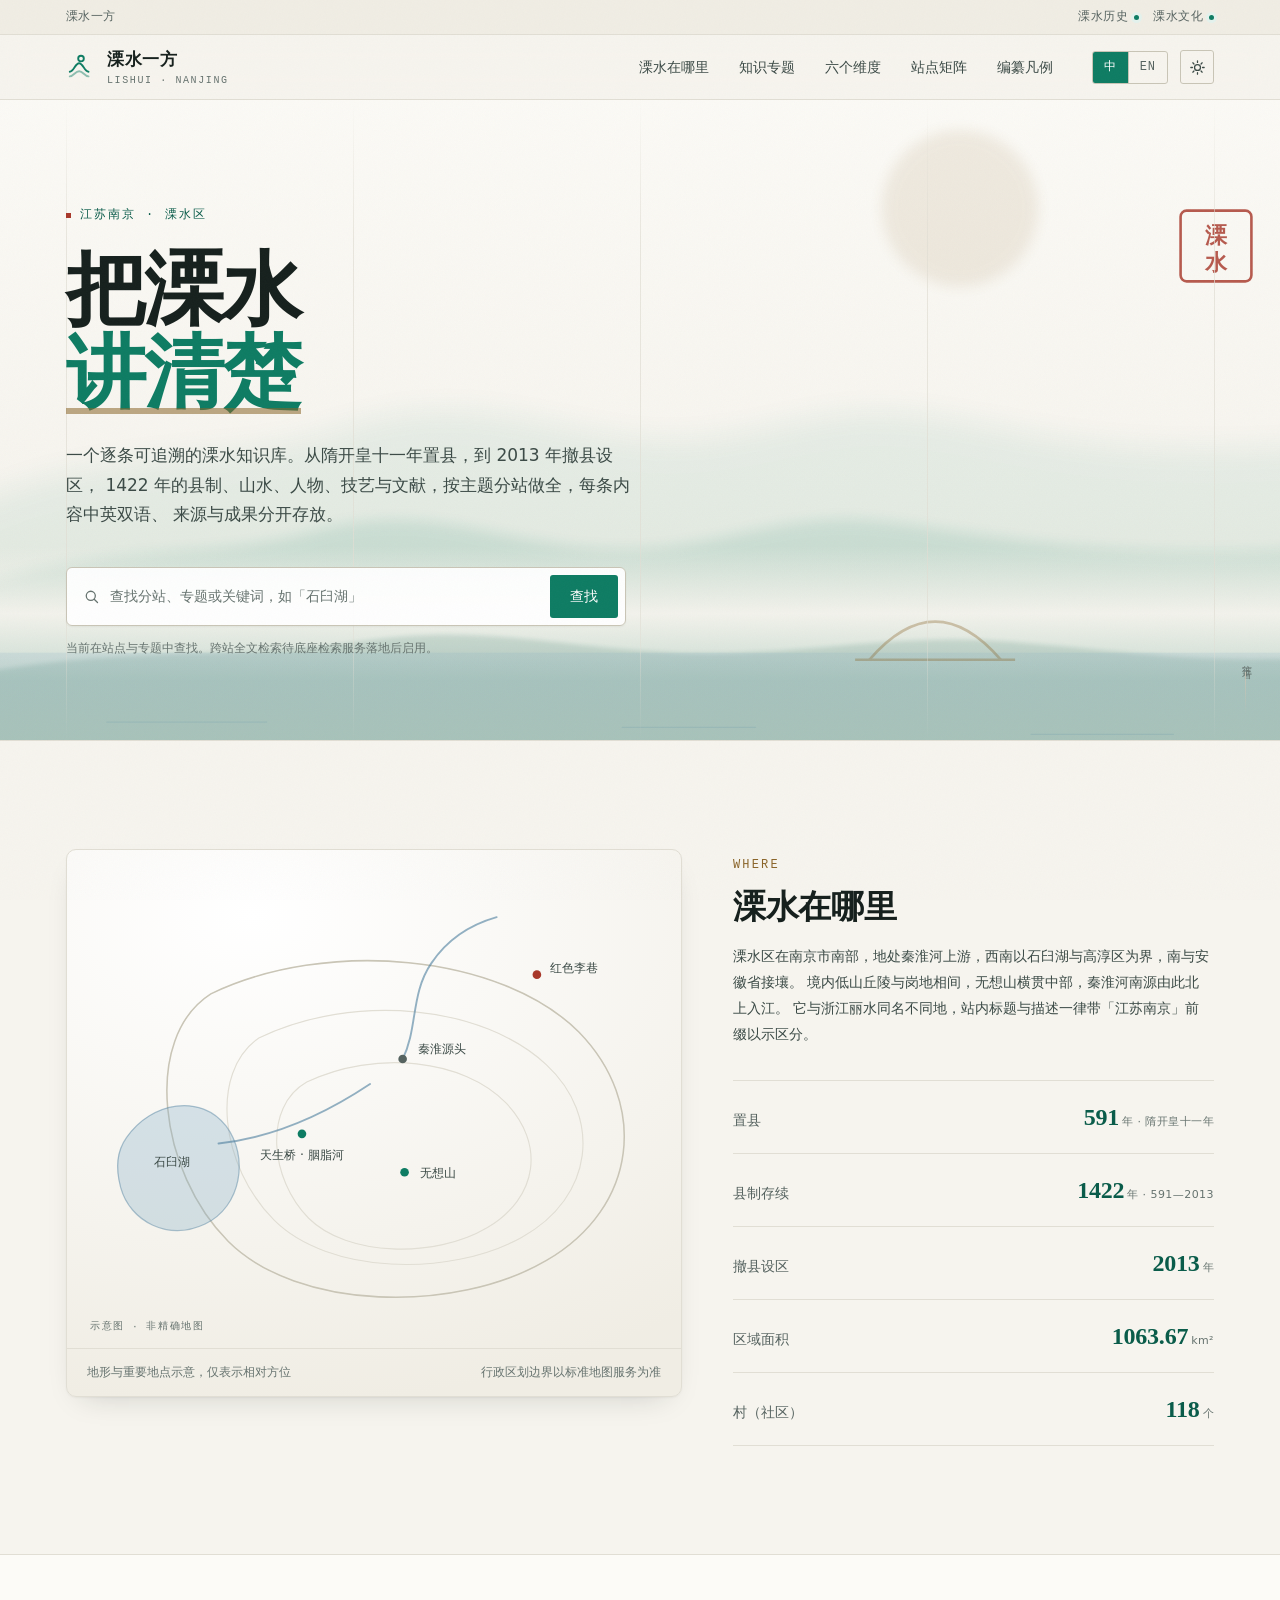
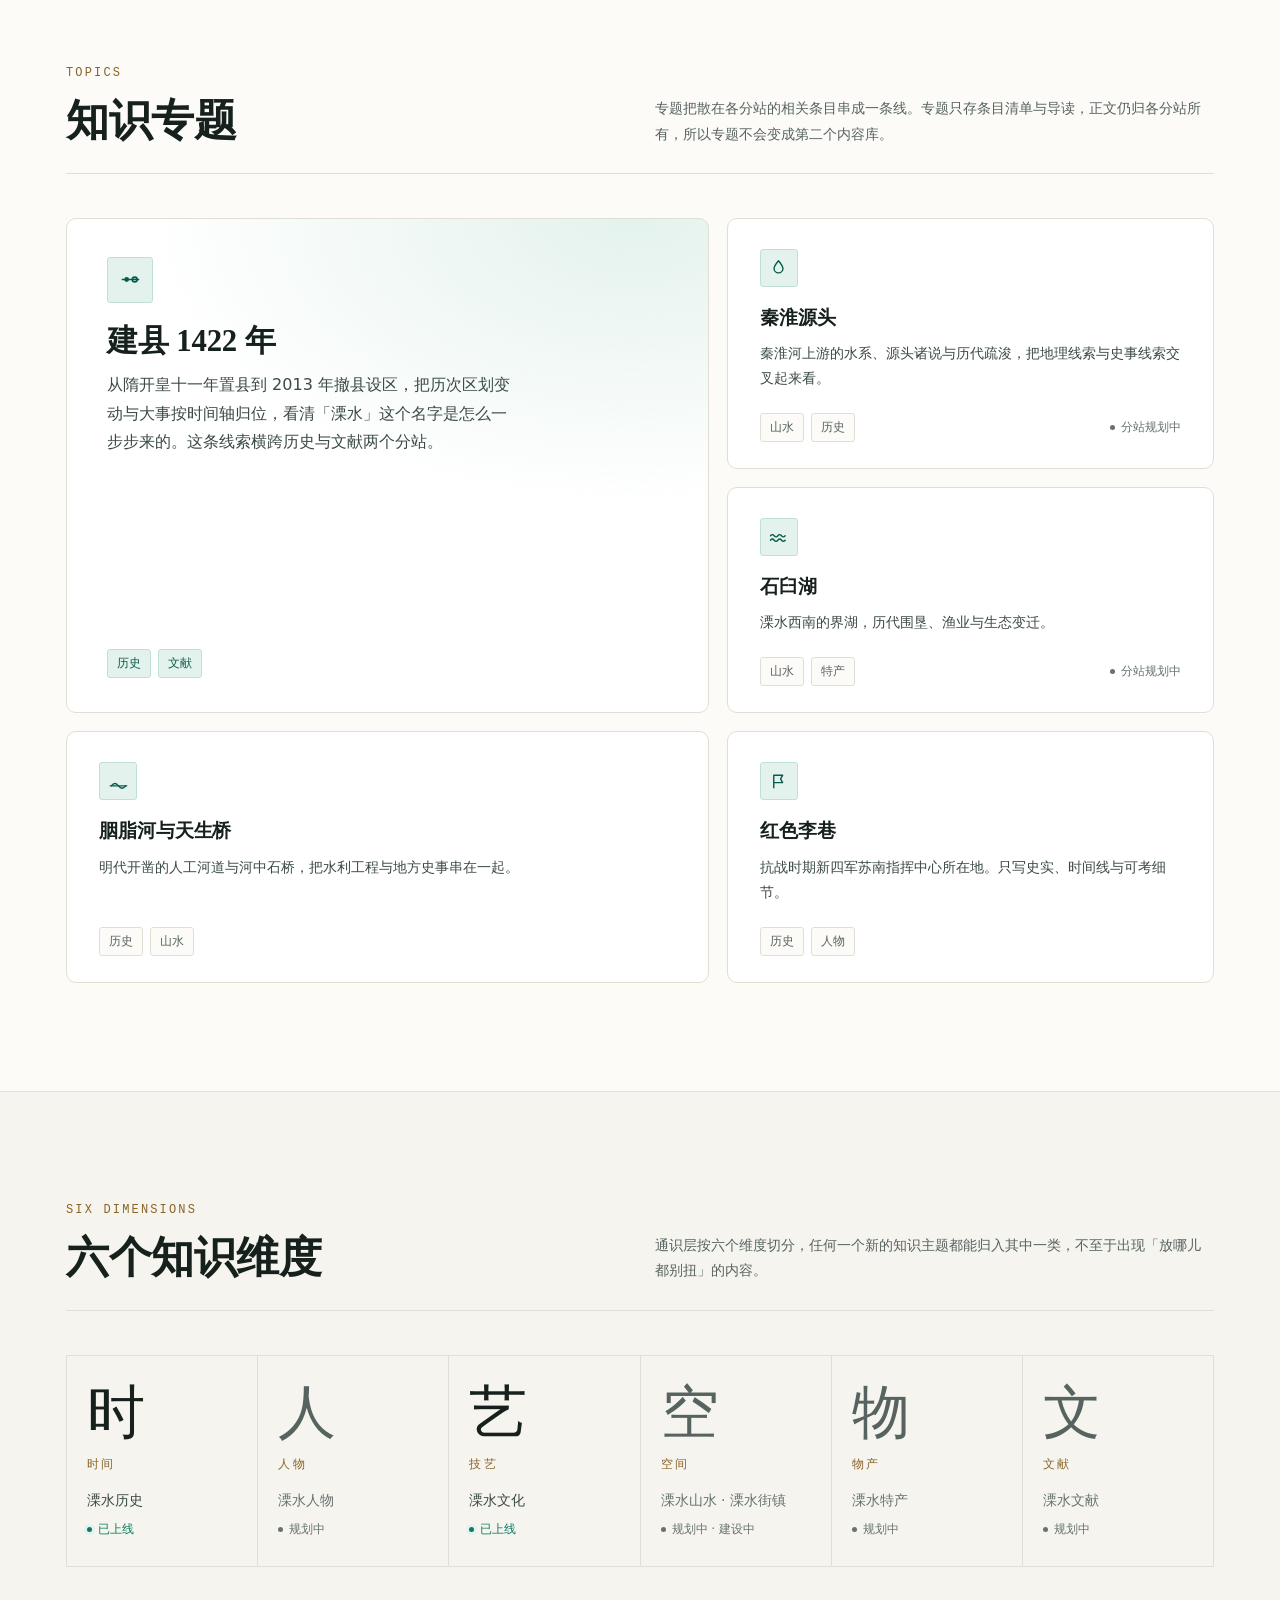
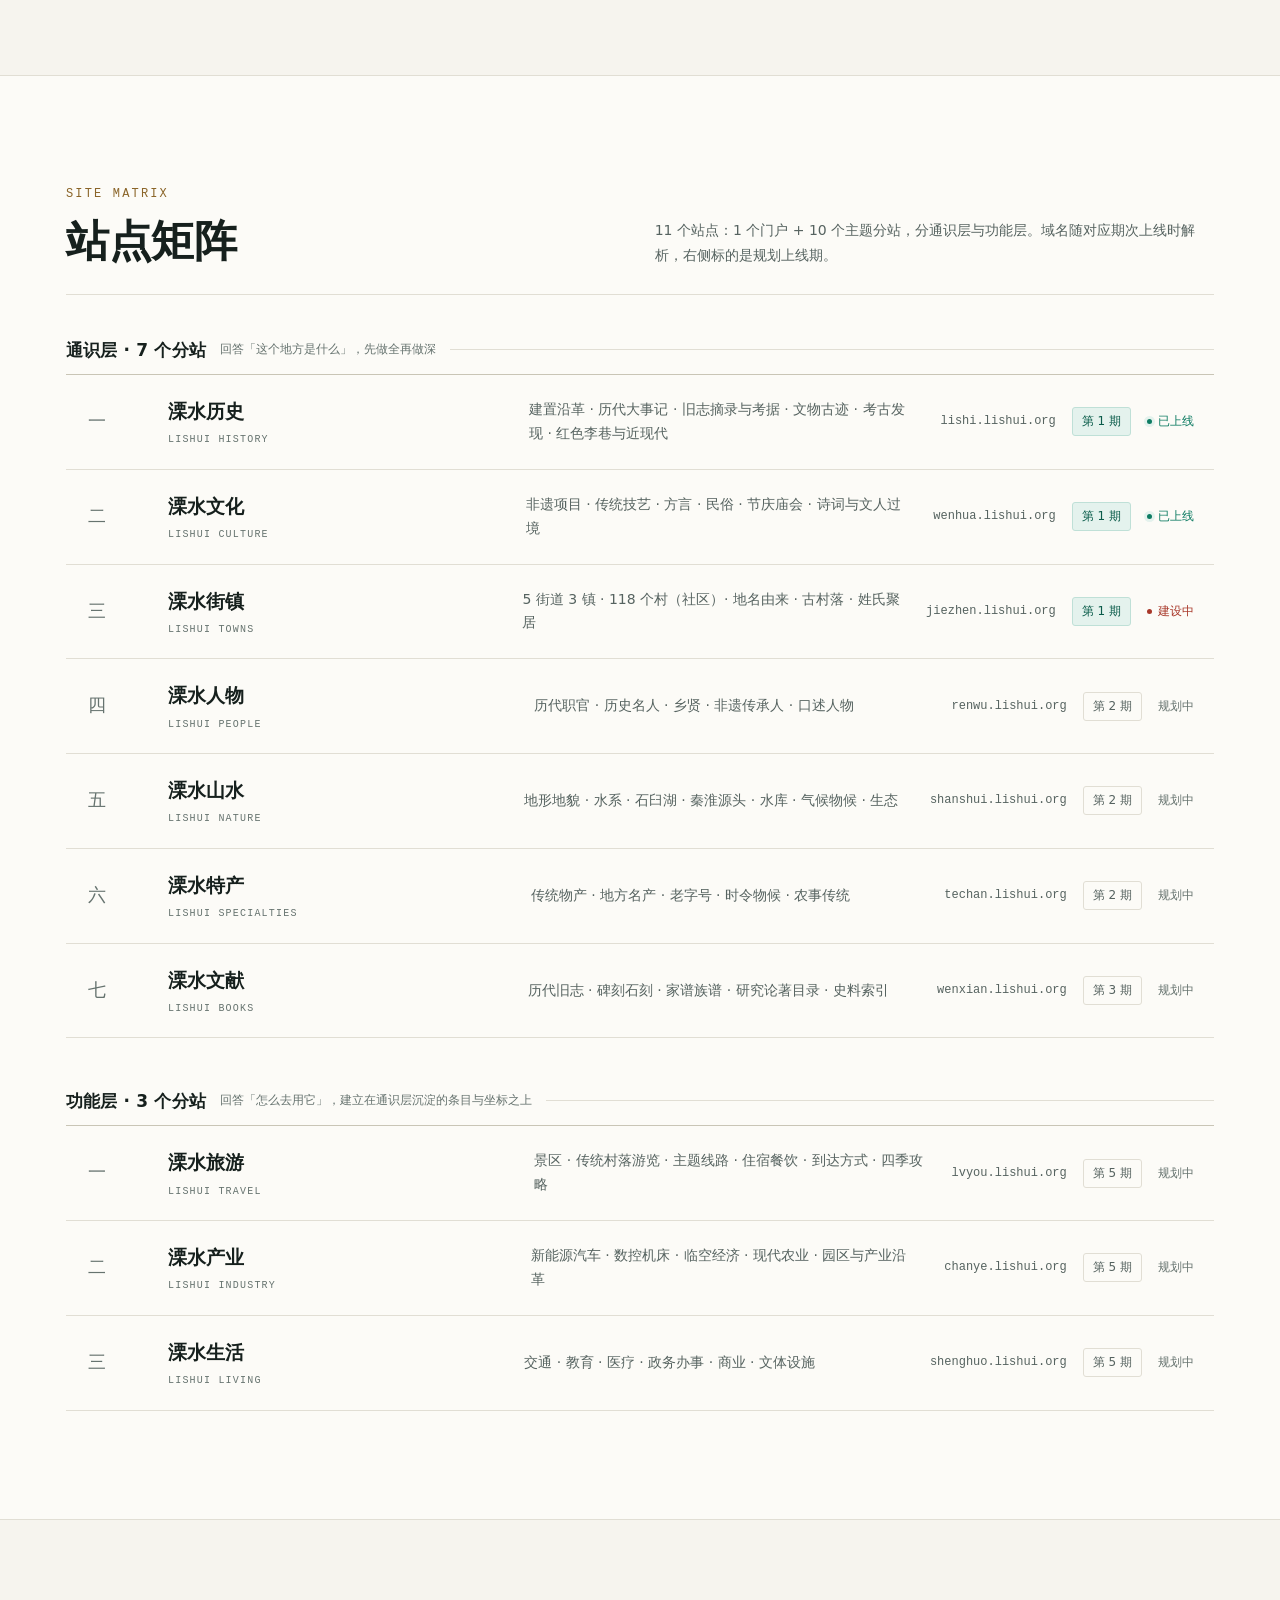
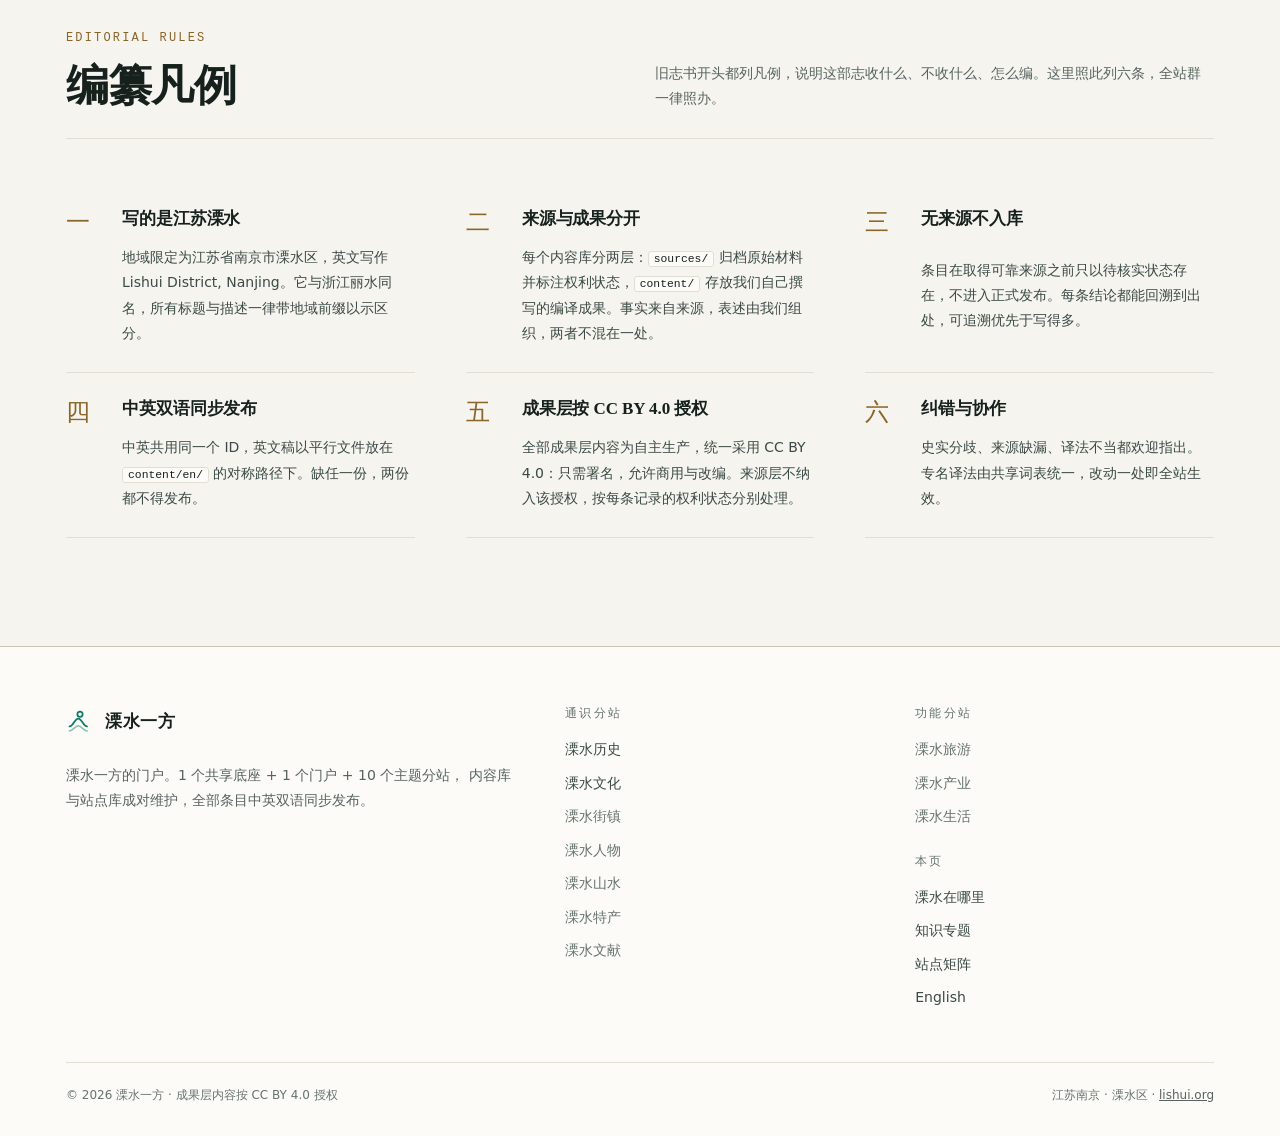
==== commit 6b920dae: "Mark Lishui Culture as live in the portal The culture site is published at wenhua.lishui.org, so its" ====
--- a/index.html
+++ b/index.html
@@ -66,7 +66,10 @@
       "description": "江苏南京溧水区的历史、文化与传统知识库，10 个主题分站，中英双语，来源可追溯。",
       "inLanguage": ["zh-Hans", "en"],
       "publisher": { "@id": "https://lishui.org/#organization" },
-      "hasPart": { "@id": "https://lishi.lishui.org/#website" }
+      "hasPart": [
+        { "@id": "https://lishi.lishui.org/#website" },
+        { "@id": "https://wenhua.lishui.org/#website" }
+      ]
     },
     {
       "@type": "Organization",
@@ -86,6 +89,17 @@
       "inLanguage": ["zh-Hans", "en"],
       "isPartOf": { "@id": "https://lishui.org/#website" },
       "publisher": { "@id": "https://lishui.org/#organization" }
+    },
+    {
+      "@type": "WebSite",
+      "@id": "https://wenhua.lishui.org/#website",
+      "url": "https://wenhua.lishui.org/",
+      "name": "溧水文化",
+      "alternateName": "Lishui Culture",
+      "description": "溧水文化：非遗项目、传统技艺、文化空间与诗文文献，中英双语，逐条标注来源。",
+      "inLanguage": ["zh-Hans", "en"],
+      "isPartOf": { "@id": "https://lishui.org/#website" },
+      "publisher": { "@id": "https://lishui.org/#organization" }
     }
   ]
 }
@@ -100,6 +114,7 @@
     <span class="netbar__here">溧水一方</span>
     <span class="netbar__sites">
       <a class="netbar__site" href="https://lishi.lishui.org/">溧水历史<span class="netbar__dot" aria-hidden="true"></span></a>
+      <a class="netbar__site" href="https://wenhua.lishui.org/">溧水文化<span class="netbar__dot" aria-hidden="true"></span></a>
     </span>
   </div>
 </div>
@@ -442,11 +457,11 @@
           <span class="dim__site">溧水人物</span>
           <span class="status dim__status">规划中</span>
         </a>
-        <a class="dim">
+        <a class="dim" href="https://wenhua.lishui.org/">
           <span class="dim__char">艺</span>
           <span class="dim__label">技艺</span>
           <span class="dim__site">溧水文化</span>
-          <span class="status dim__status" data-status="building">建设中</span>
+          <span class="status dim__status" data-status="live">已上线</span>
         </a>
         <a class="dim">
           <span class="dim__char">空</span>
@@ -506,7 +521,7 @@
             </span>
           </a>
 
-          <a class="row reveal" data-searchable
+          <a class="row reveal" href="https://wenhua.lishui.org/" data-searchable
              data-search-text="溧水文化 lishui culture 非遗 传统技艺 方言 民俗 节庆 骆山大龙 玉带糕 诗词 第1期">
             <span class="row__no">二</span>
             <span>
@@ -517,7 +532,7 @@
             <span class="row__end">
               <code class="row__host">wenhua.lishui.org</code>
               <span class="badge">第 1 期</span>
-              <span class="status" data-status="building">建设中</span>
+              <span class="status" data-status="live">已上线</span>
             </span>
           </a>
 
@@ -734,7 +749,7 @@
         <h4>通识分站</h4>
         <div class="footer__links">
           <a href="https://lishi.lishui.org/">溧水历史</a>
-          <a>溧水文化</a>
+          <a href="https://wenhua.lishui.org/">溧水文化</a>
           <a>溧水街镇</a>
           <a>溧水人物</a>
           <a>溧水山水</a>
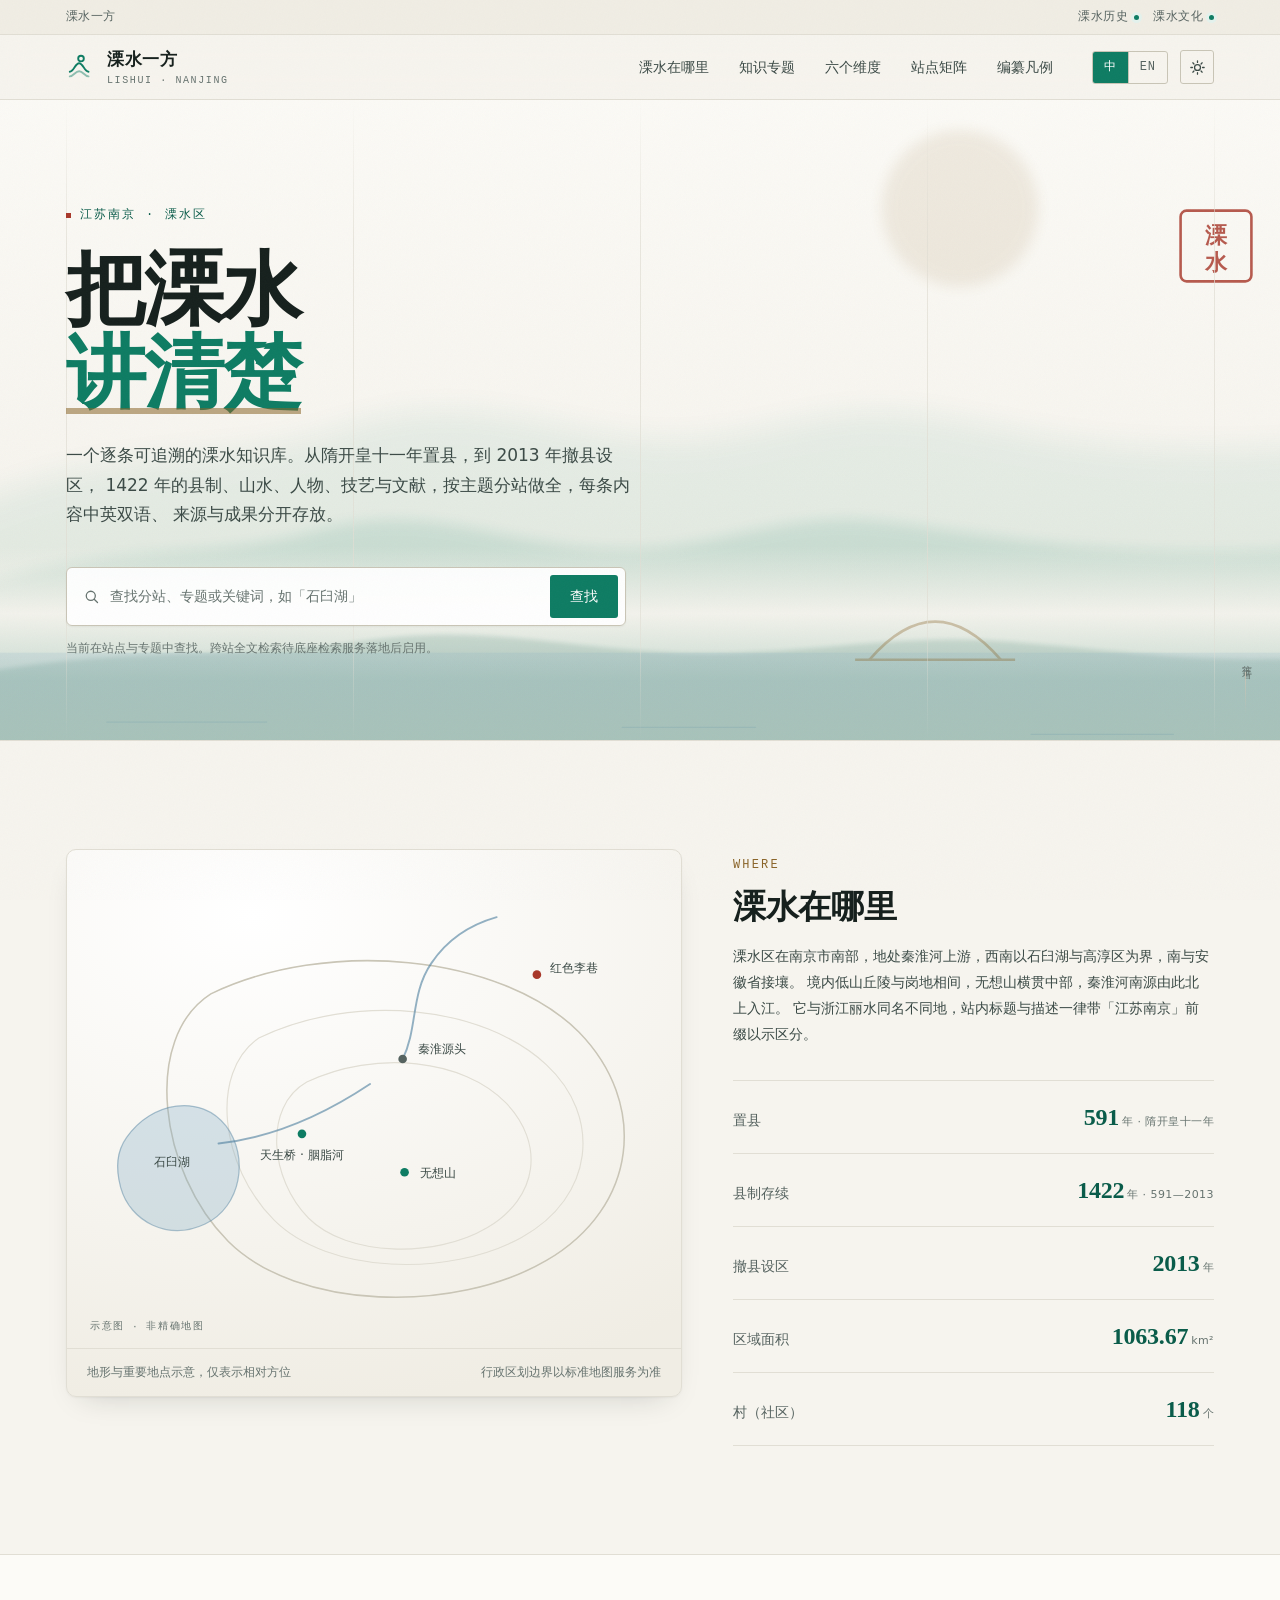
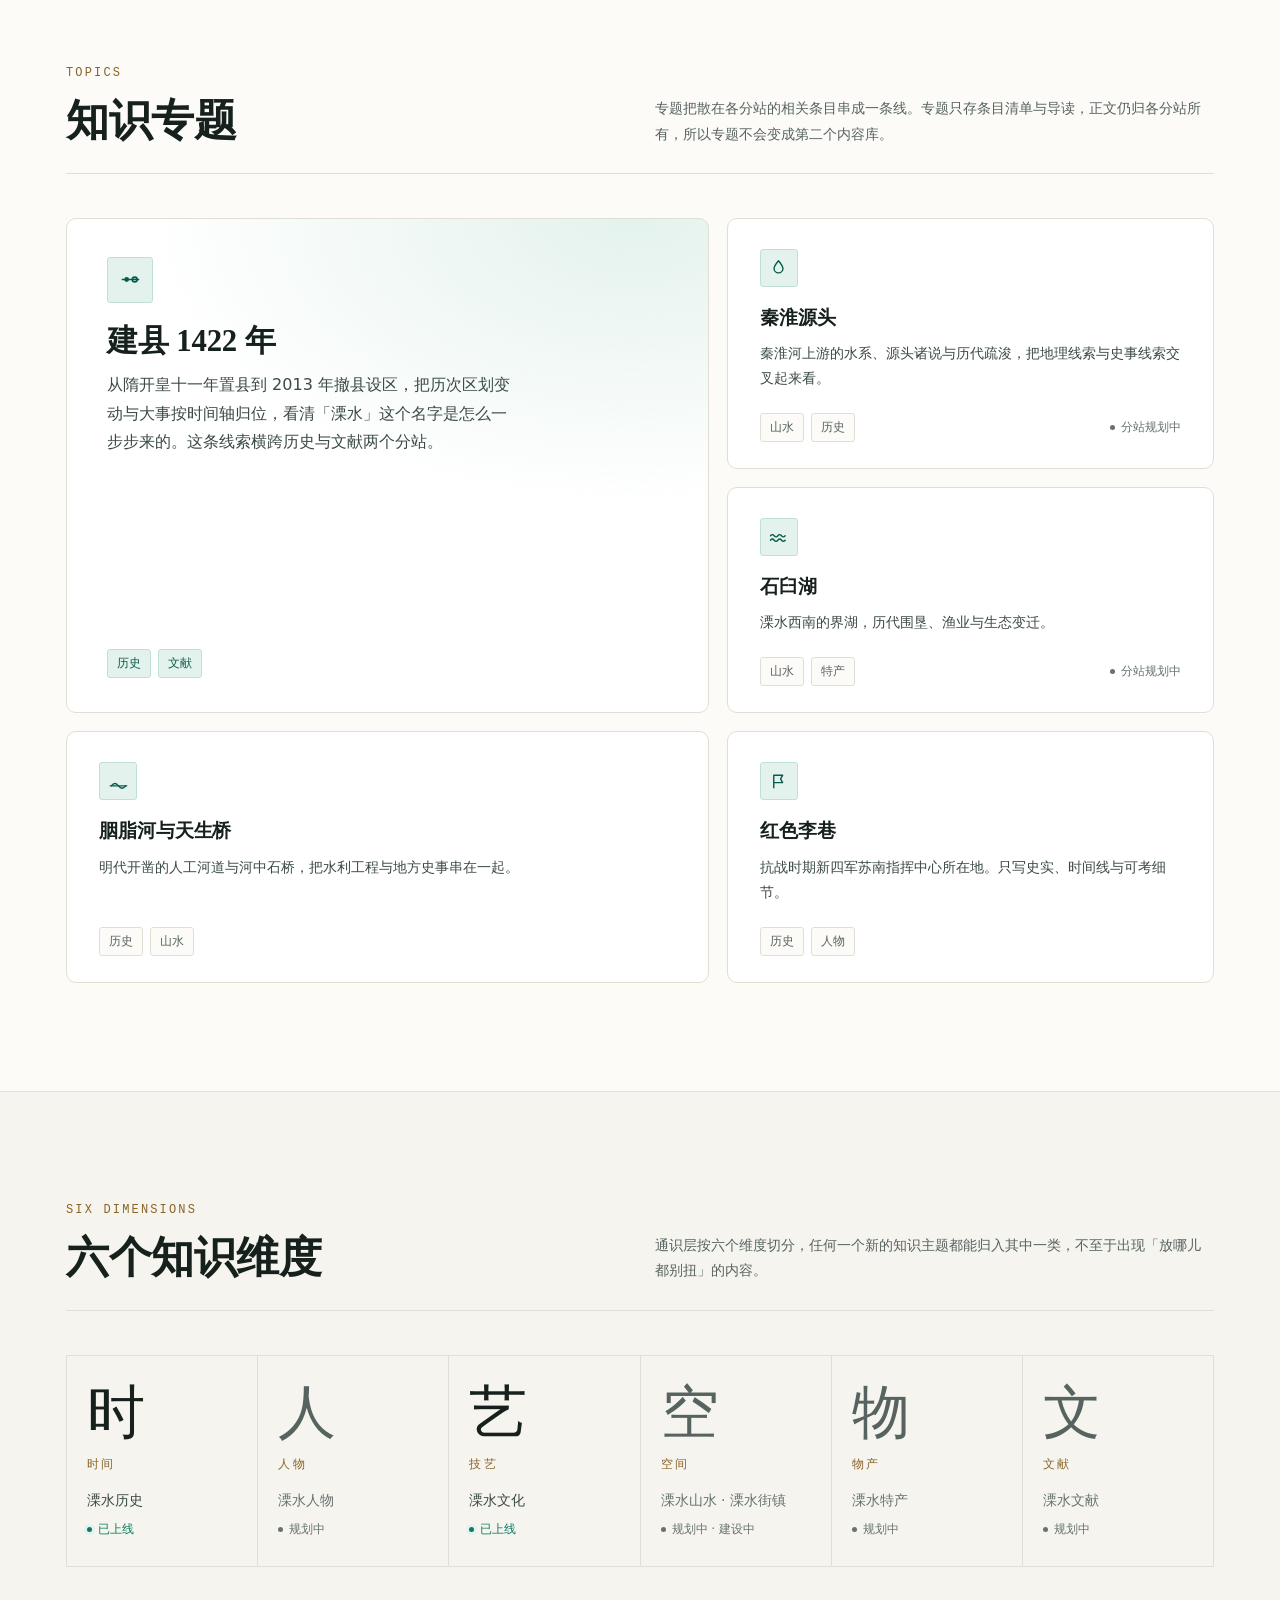
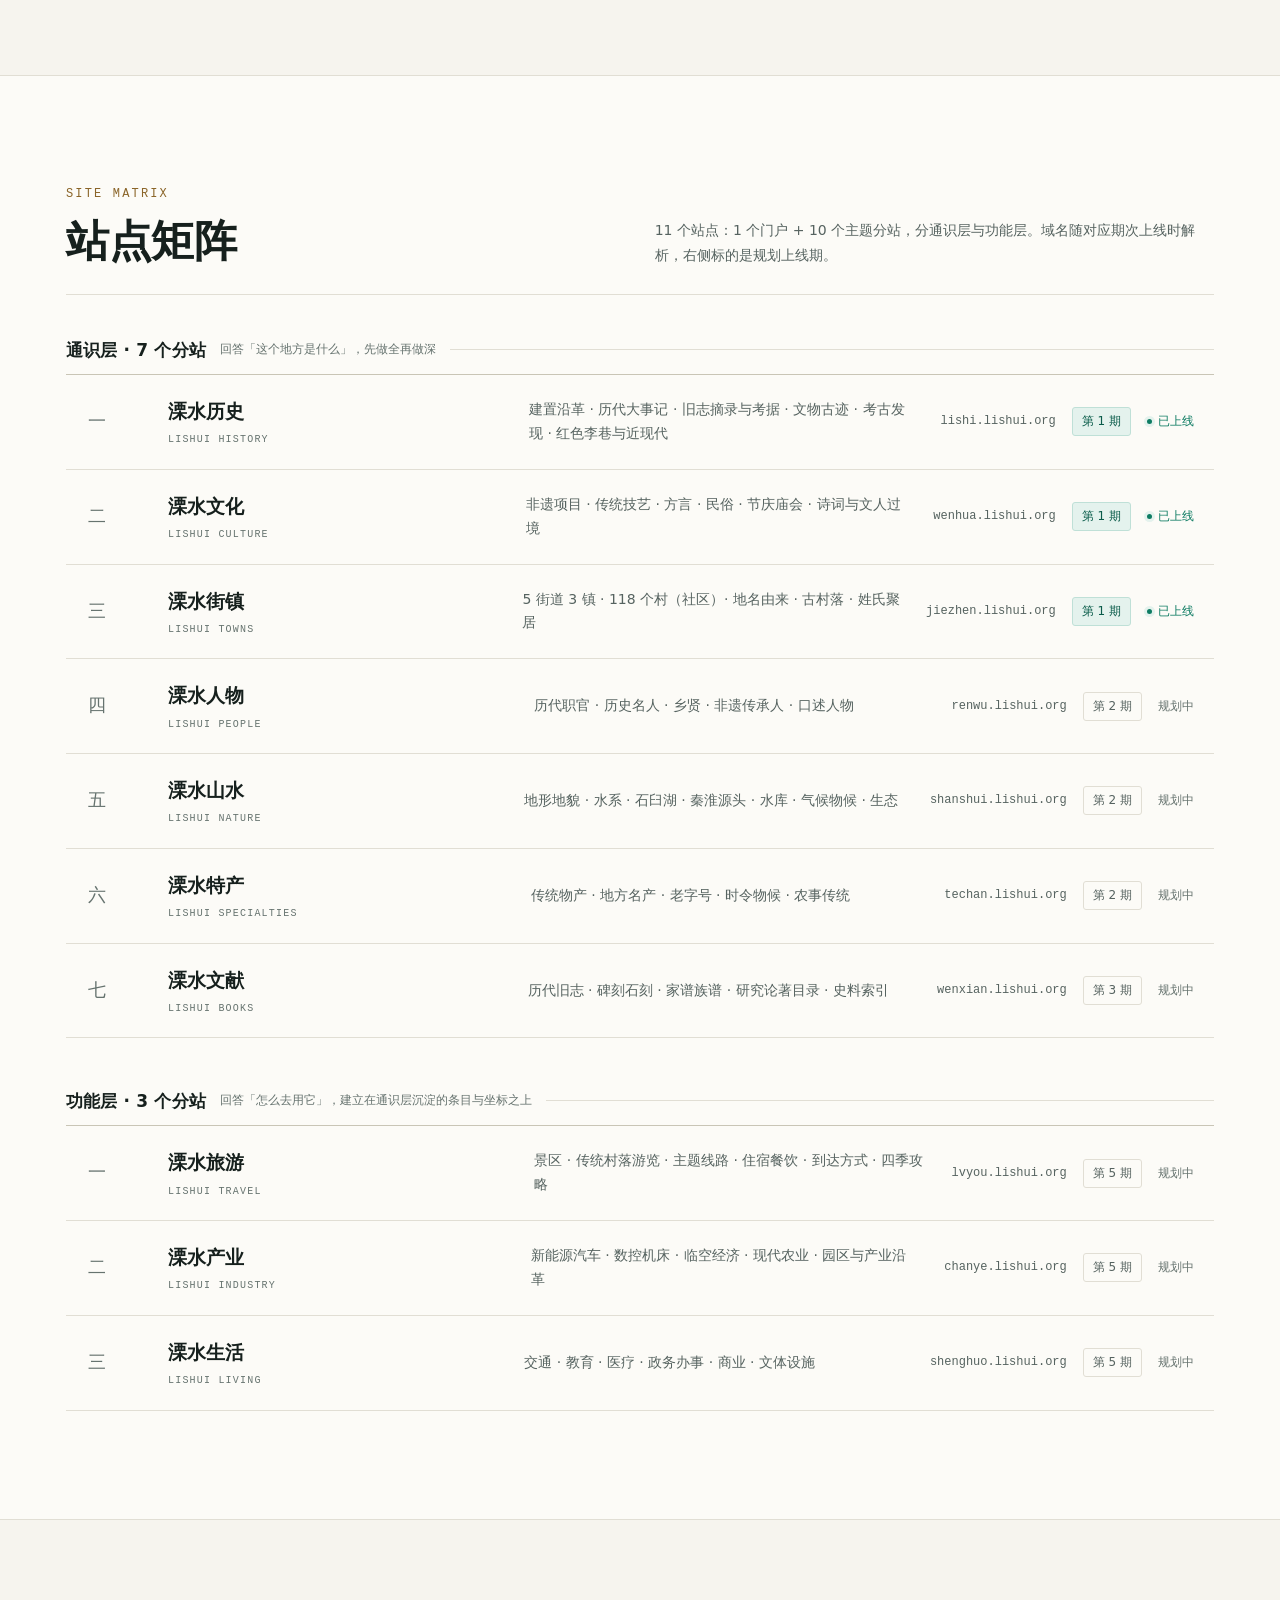
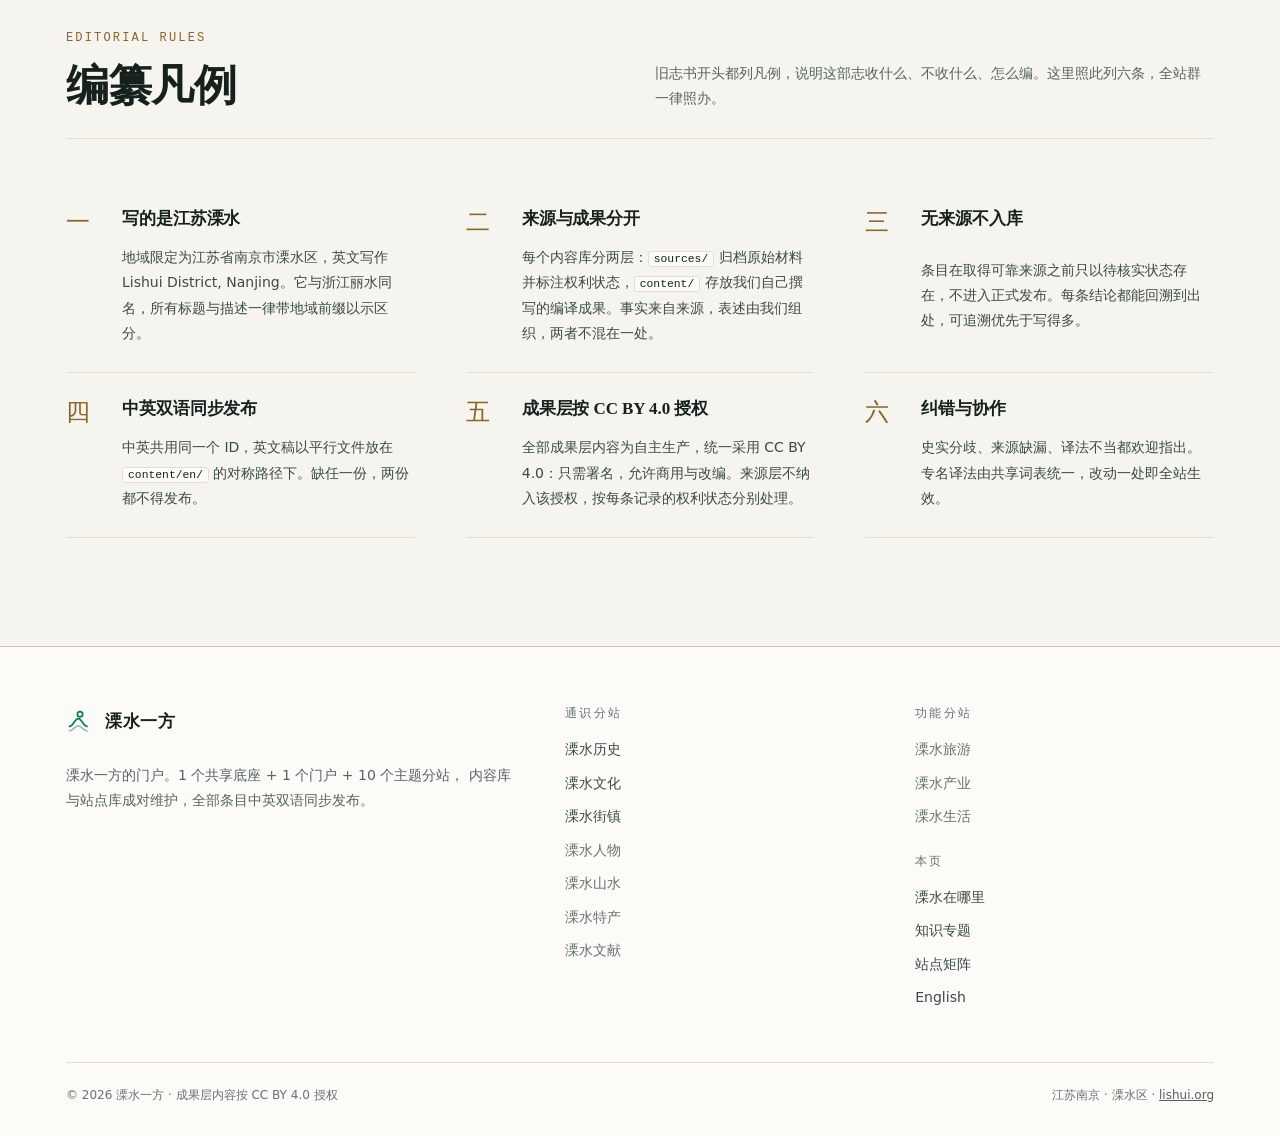
==== commit 77b4b553: "Link the Lishui towns site from the portal jiezhen.lishui.org 已上线，站点矩阵行与中英页脚改为可点击链接，状态由 building 改为 " ====
--- a/index.html
+++ b/index.html
@@ -536,7 +536,7 @@
             </span>
           </a>
 
-          <a class="row reveal" data-searchable
+          <a class="row reveal" href="https://jiezhen.lishui.org/" data-searchable
              data-search-text="溧水街镇 lishui towns 街道 镇 永阳 柘塘 东屏 洪蓝 石湫 白马 和凤 晶桥 村 社区 地名 古村落 第1期">
             <span class="row__no">三</span>
             <span>
@@ -547,7 +547,7 @@
             <span class="row__end">
               <code class="row__host">jiezhen.lishui.org</code>
               <span class="badge">第 1 期</span>
-              <span class="status" data-status="building">建设中</span>
+              <span class="status" data-status="live">已上线</span>
             </span>
           </a>
 
@@ -750,7 +750,7 @@
         <div class="footer__links">
           <a href="https://lishi.lishui.org/">溧水历史</a>
           <a href="https://wenhua.lishui.org/">溧水文化</a>
-          <a>溧水街镇</a>
+          <a href="https://jiezhen.lishui.org/">溧水街镇</a>
           <a>溧水人物</a>
           <a>溧水山水</a>
           <a>溧水特产</a>
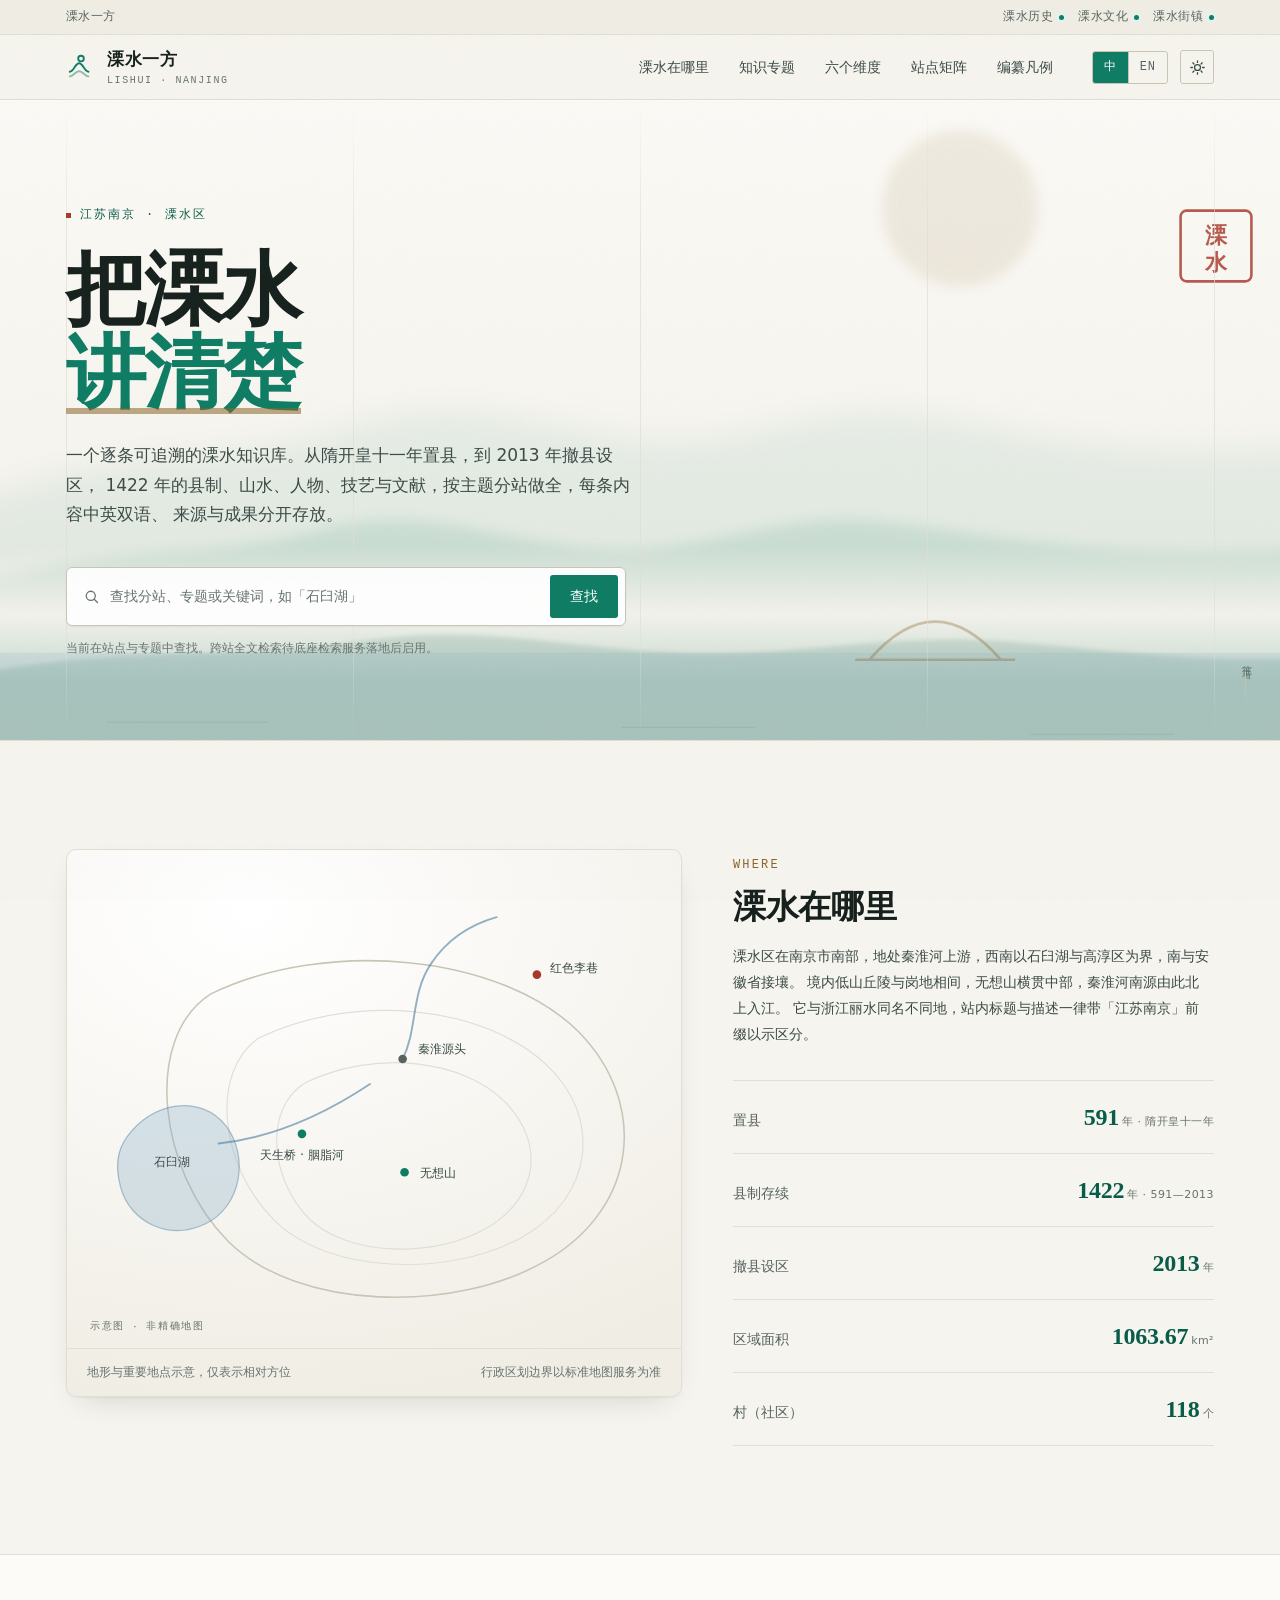
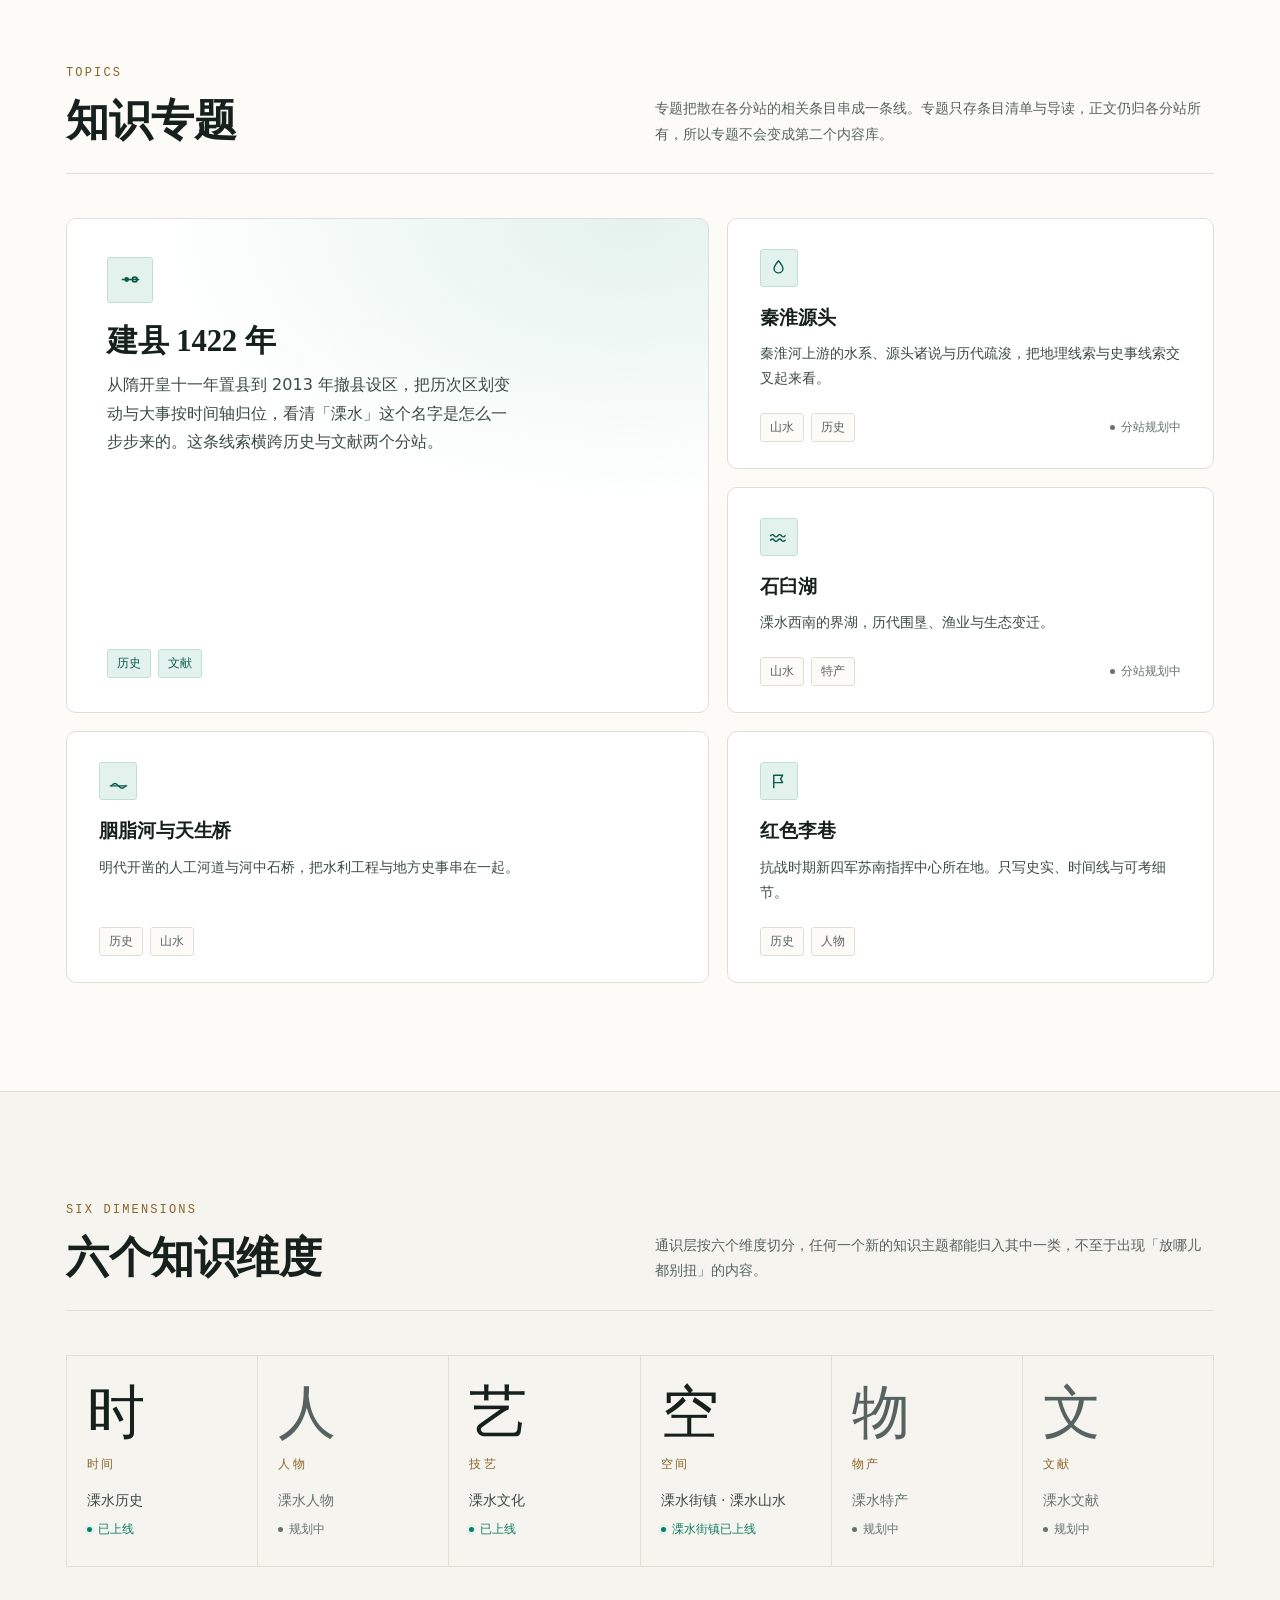
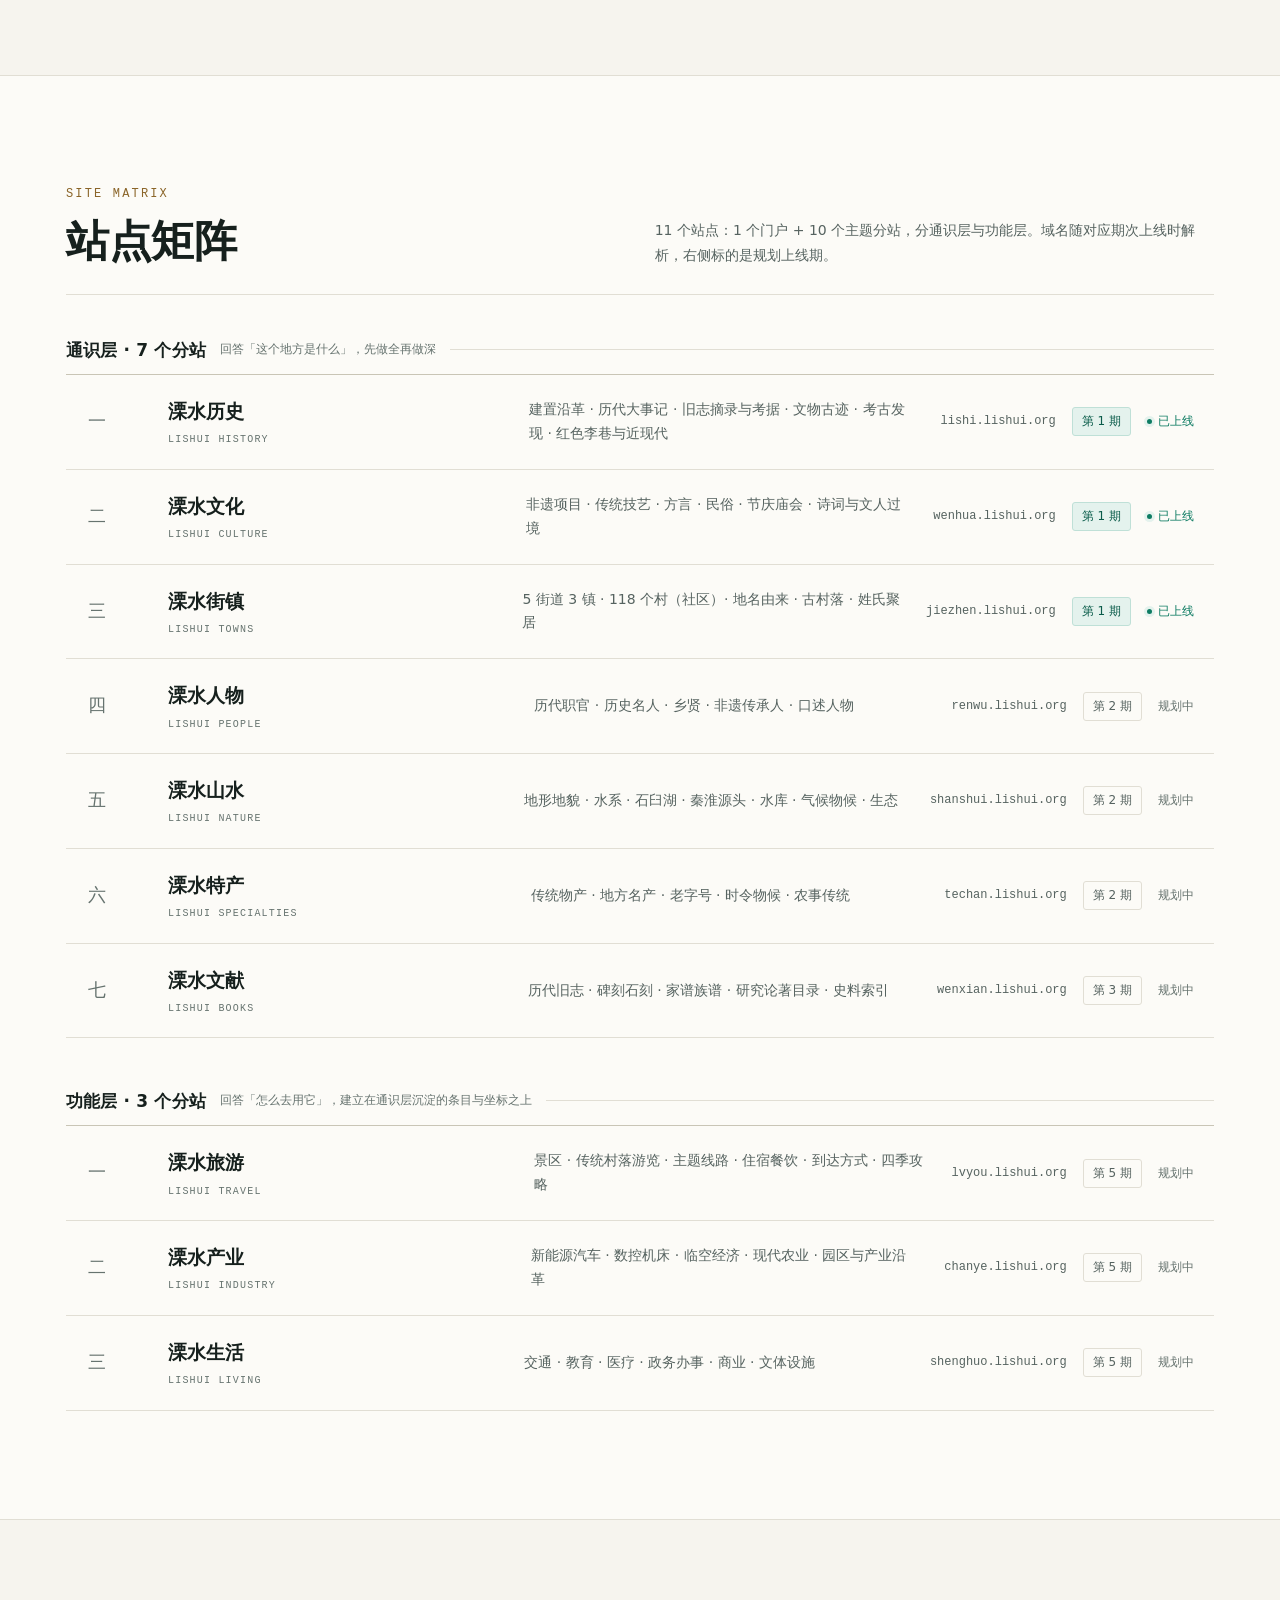
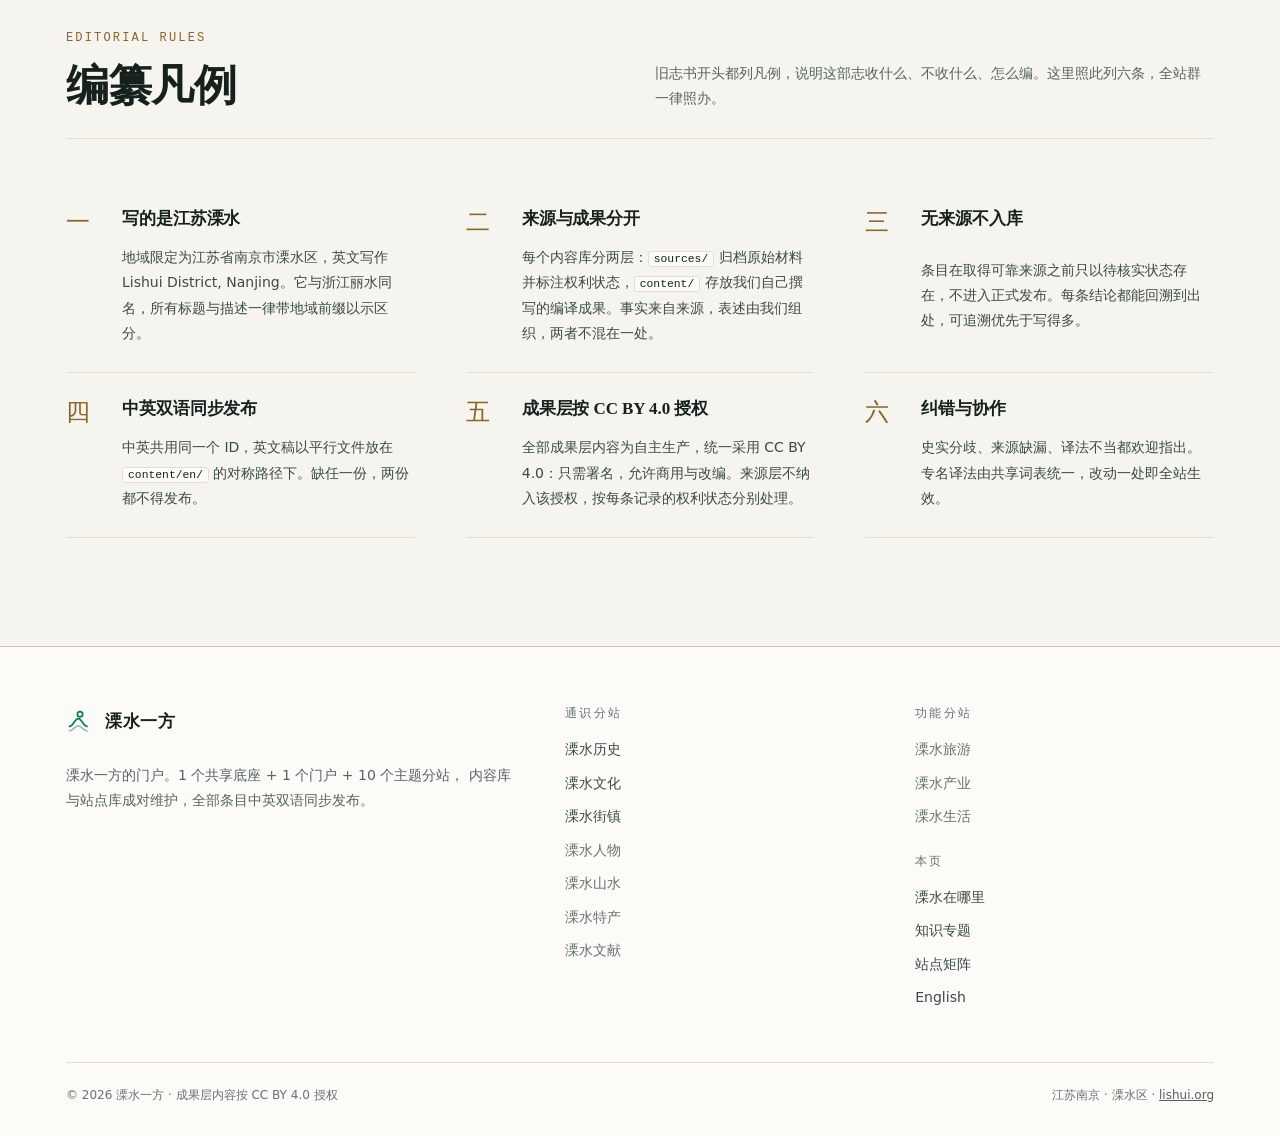
==== commit dbe4abf0: "Link the Lishui towns site from the top bar and mark it live" ====
--- a/index.html
+++ b/index.html
@@ -115,6 +115,7 @@
     <span class="netbar__sites">
       <a class="netbar__site" href="https://lishi.lishui.org/">溧水历史<span class="netbar__dot" aria-hidden="true"></span></a>
       <a class="netbar__site" href="https://wenhua.lishui.org/">溧水文化<span class="netbar__dot" aria-hidden="true"></span></a>
+      <a class="netbar__site" href="https://jiezhen.lishui.org/">溧水街镇<span class="netbar__dot" aria-hidden="true"></span></a>
     </span>
   </div>
 </div>
@@ -463,11 +464,11 @@
           <span class="dim__site">溧水文化</span>
           <span class="status dim__status" data-status="live">已上线</span>
         </a>
-        <a class="dim">
+        <a class="dim" href="https://jiezhen.lishui.org/">
           <span class="dim__char">空</span>
           <span class="dim__label">空间</span>
-          <span class="dim__site">溧水山水 · 溧水街镇</span>
-          <span class="status dim__status">规划中 · 建设中</span>
+          <span class="dim__site">溧水街镇 · 溧水山水</span>
+          <span class="status dim__status" data-status="live">溧水街镇已上线</span>
         </a>
         <a class="dim">
           <span class="dim__char">物</span>
--- a/assets/css/site.css
+++ b/assets/css/site.css
@@ -1277,6 +1277,9 @@
   :root { --gutter: 18px; }
   .dims { grid-template-columns: repeat(2, minmax(0, 1fr)); }
   .footer__grid { grid-template-columns: minmax(0, 1fr); gap: 34px; }
+  /* 站群带在窄屏放不下「本站 + 几个分站」一行，允许折行，别挤出横向滚动 */
+  .netbar__inner { flex-wrap: wrap; row-gap: 4px; padding: 6px 0; }
+  .netbar__sites { margin-left: 0; flex-wrap: wrap; gap: 4px 14px; }
   .searchbar { flex-wrap: wrap; padding: 12px; }
   .searchbar > svg { display: none; }
   .searchbar input { flex: 1 1 100%; padding: 4px 4px 10px; }
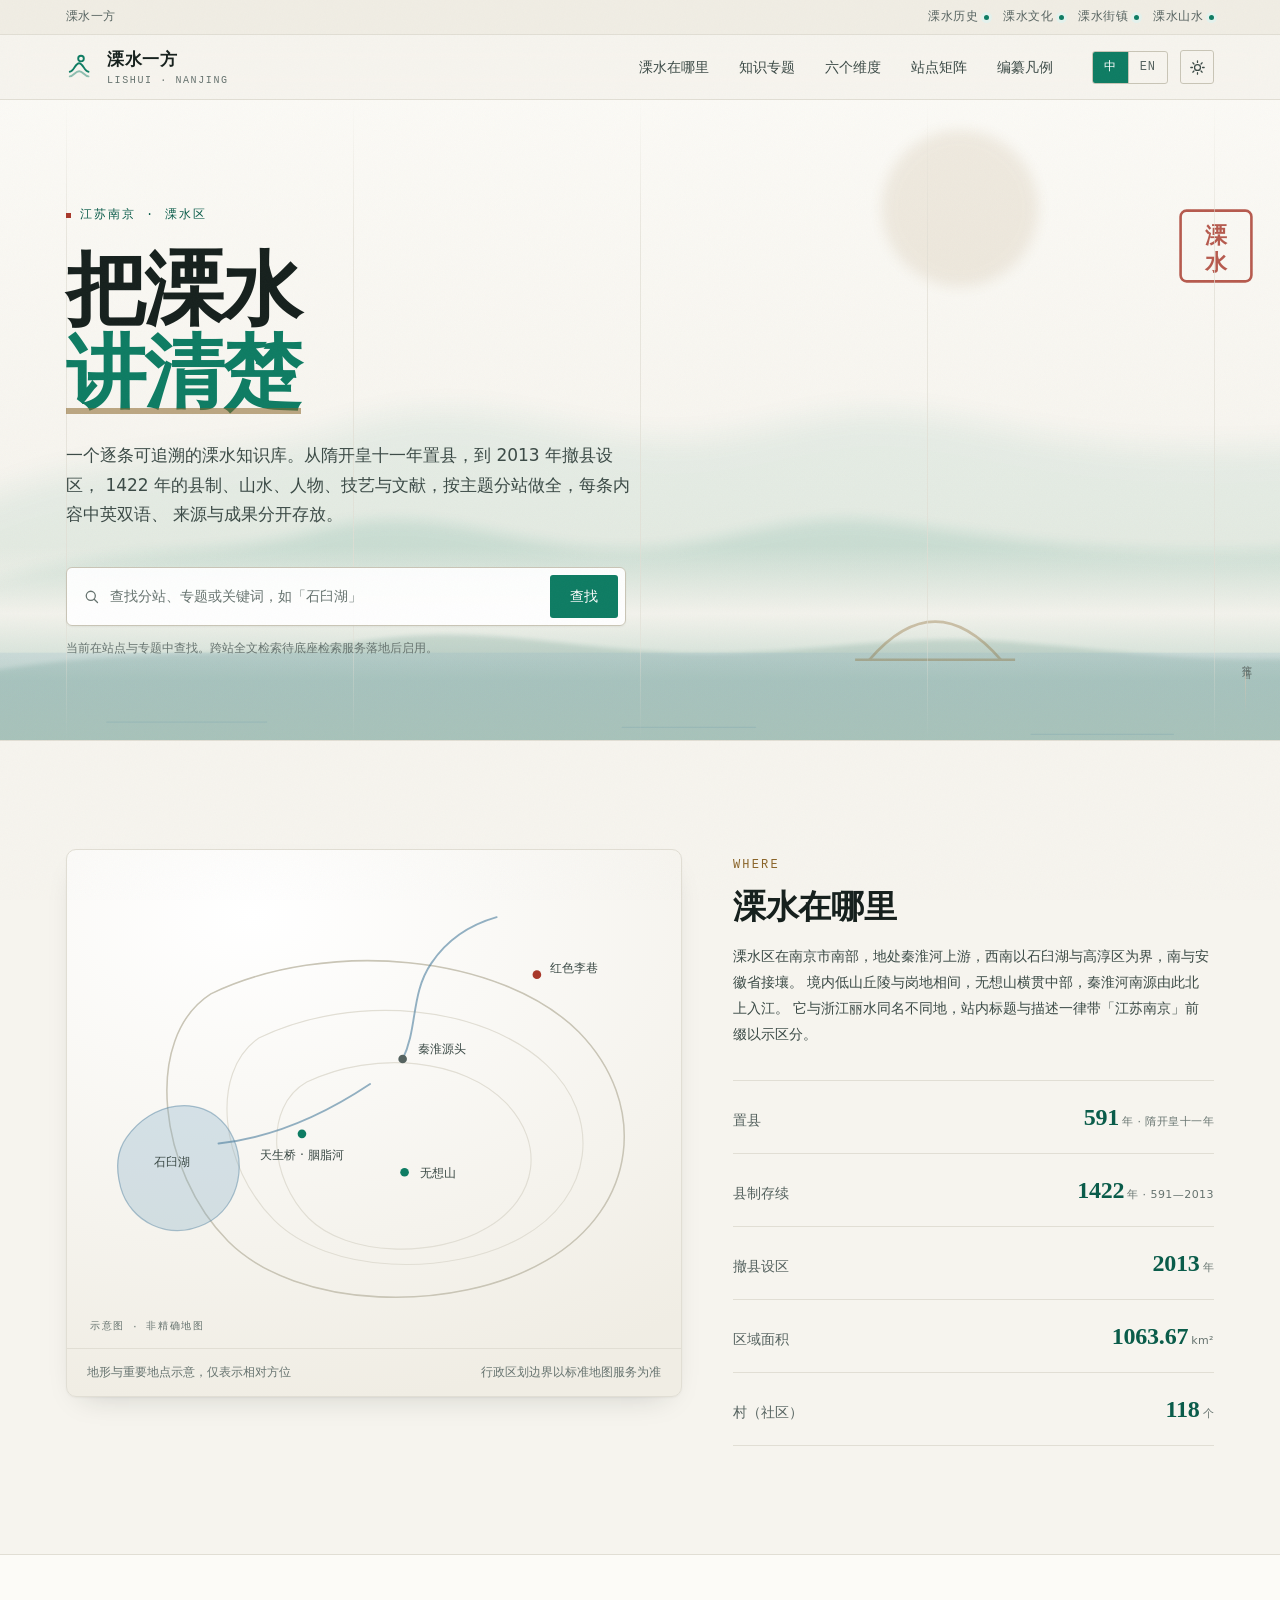
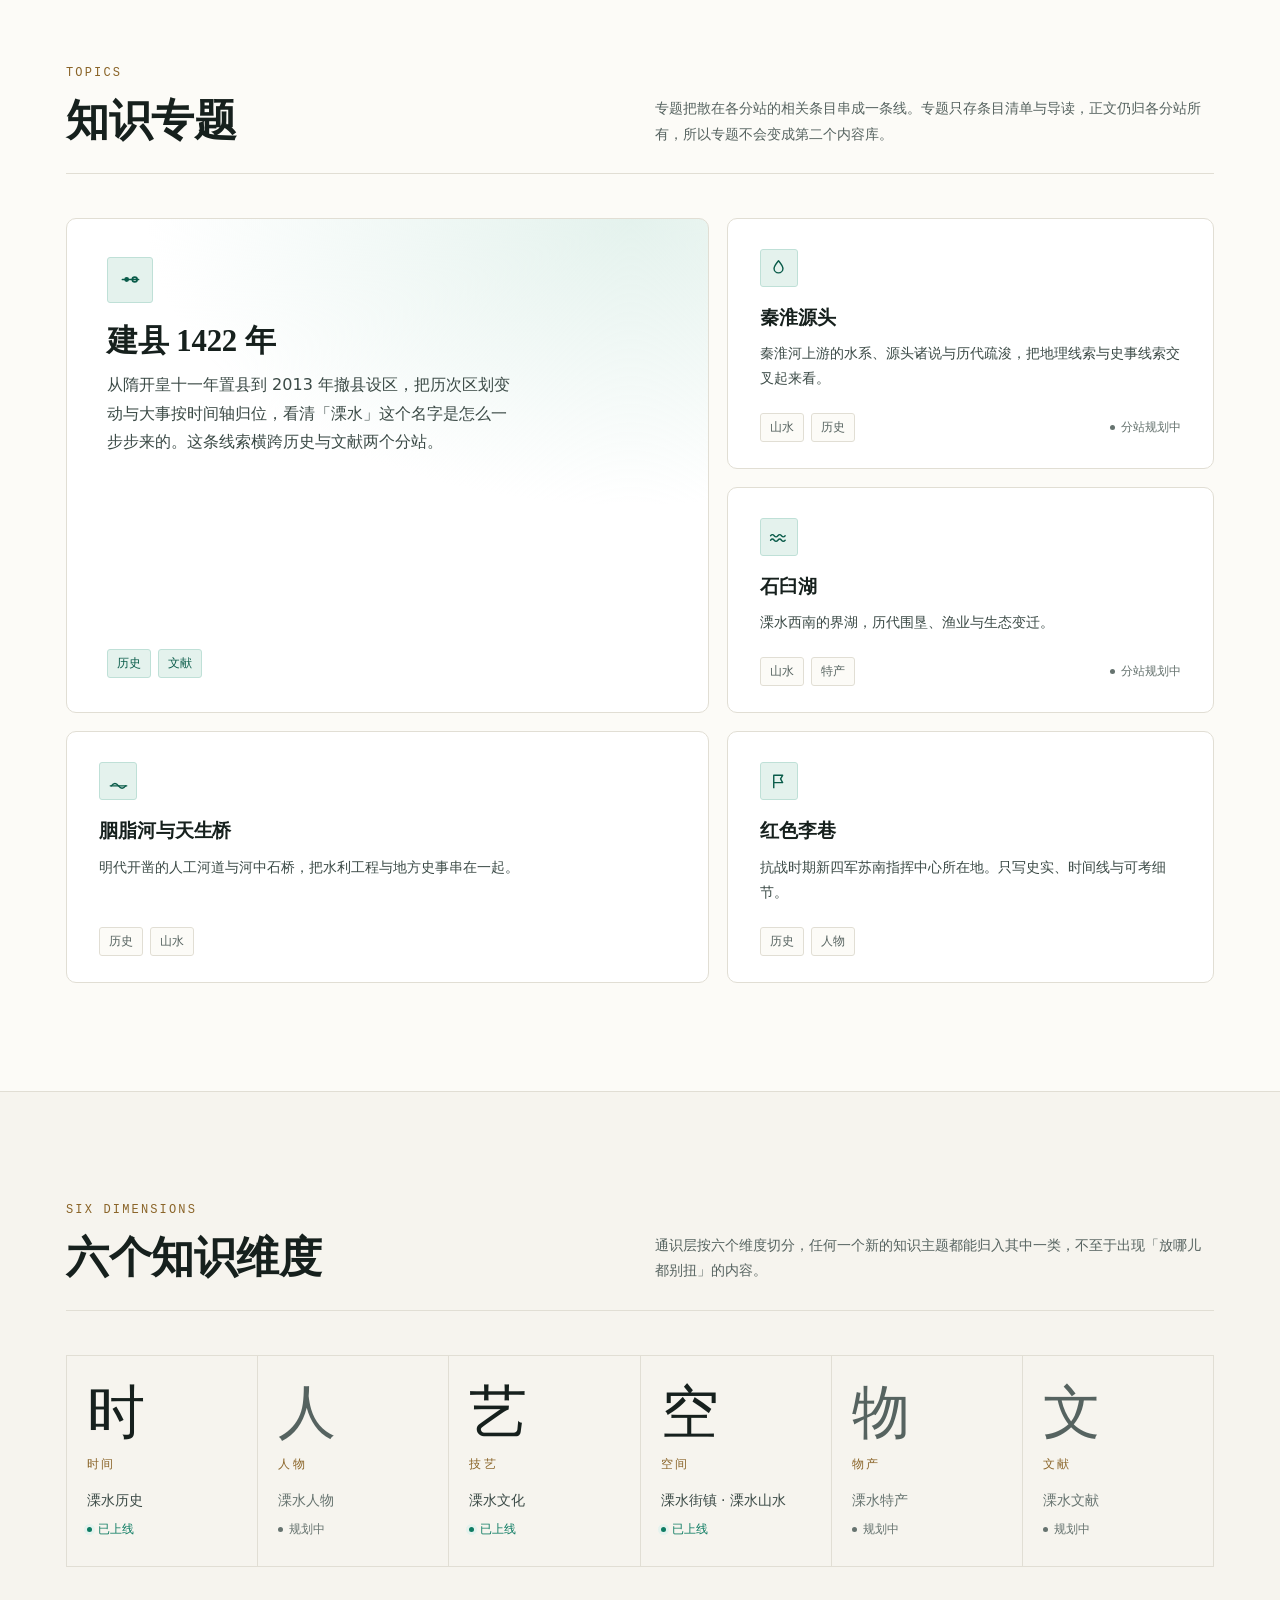
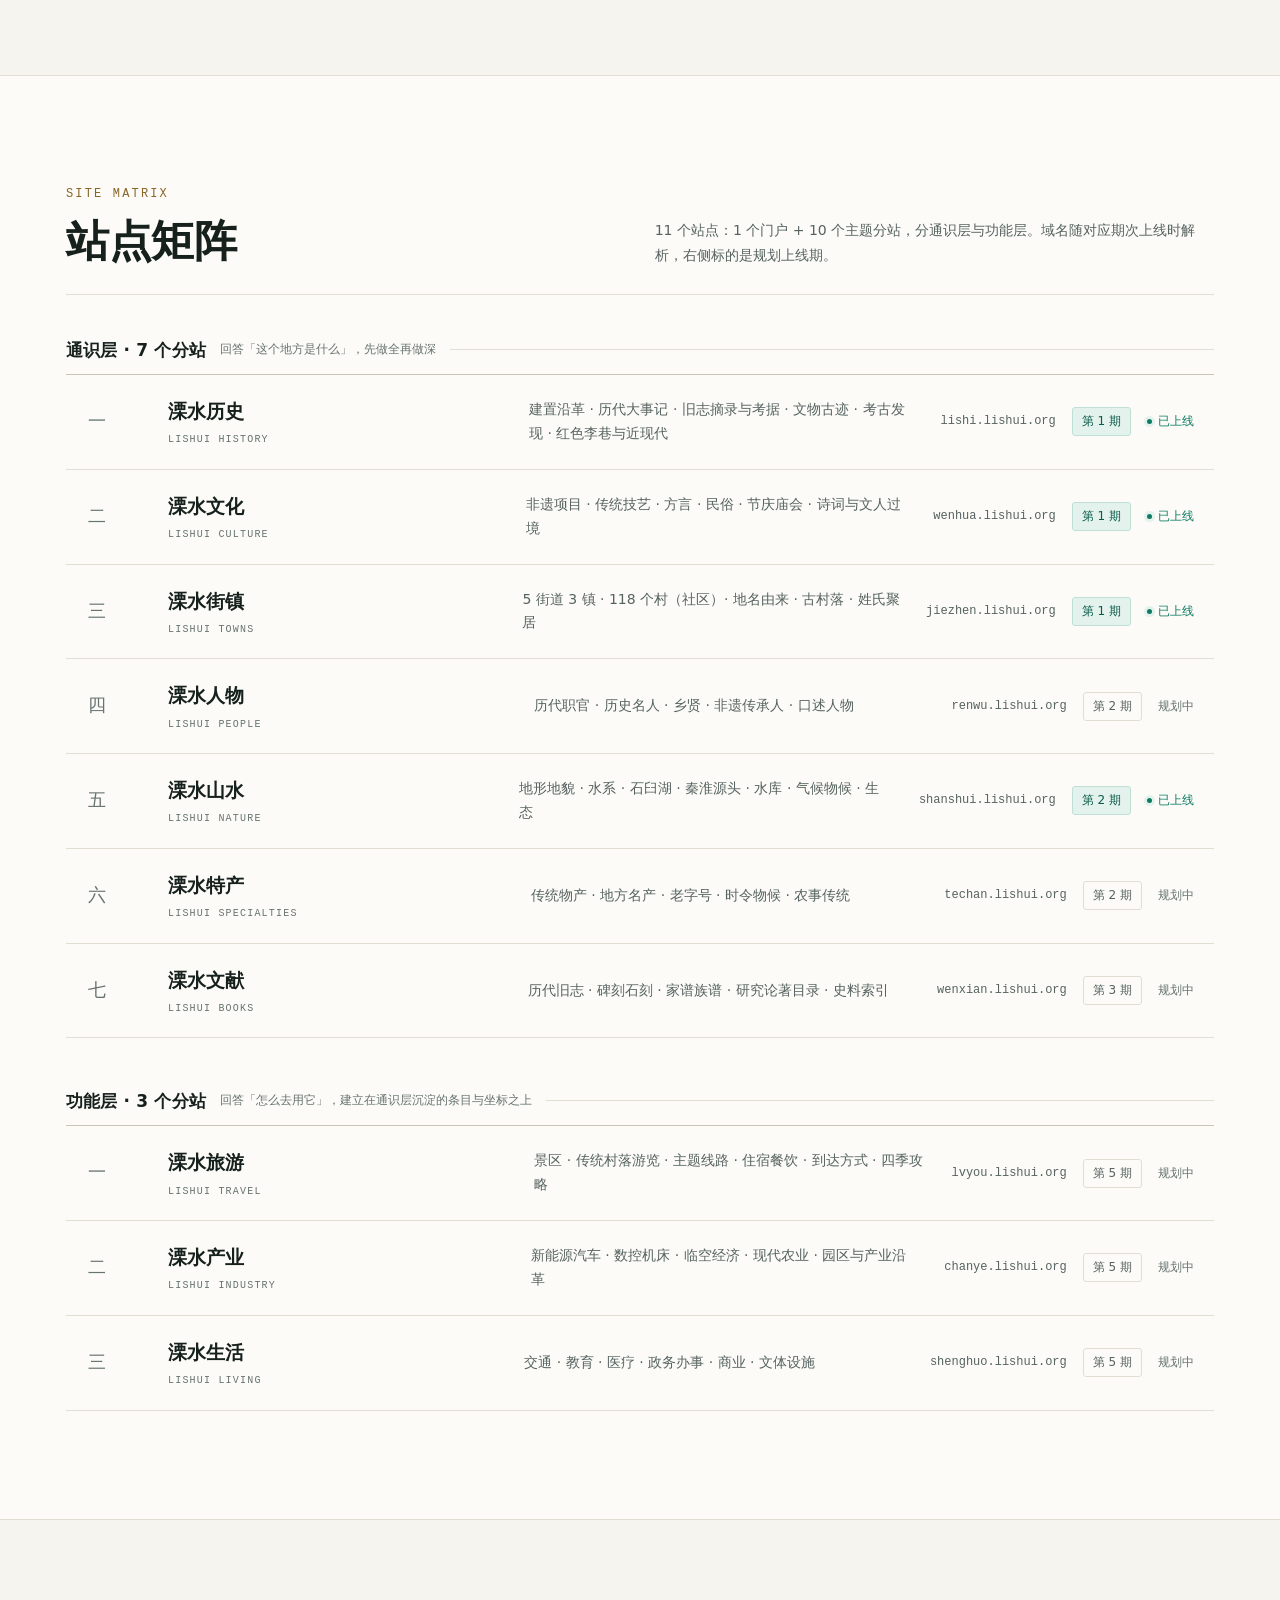
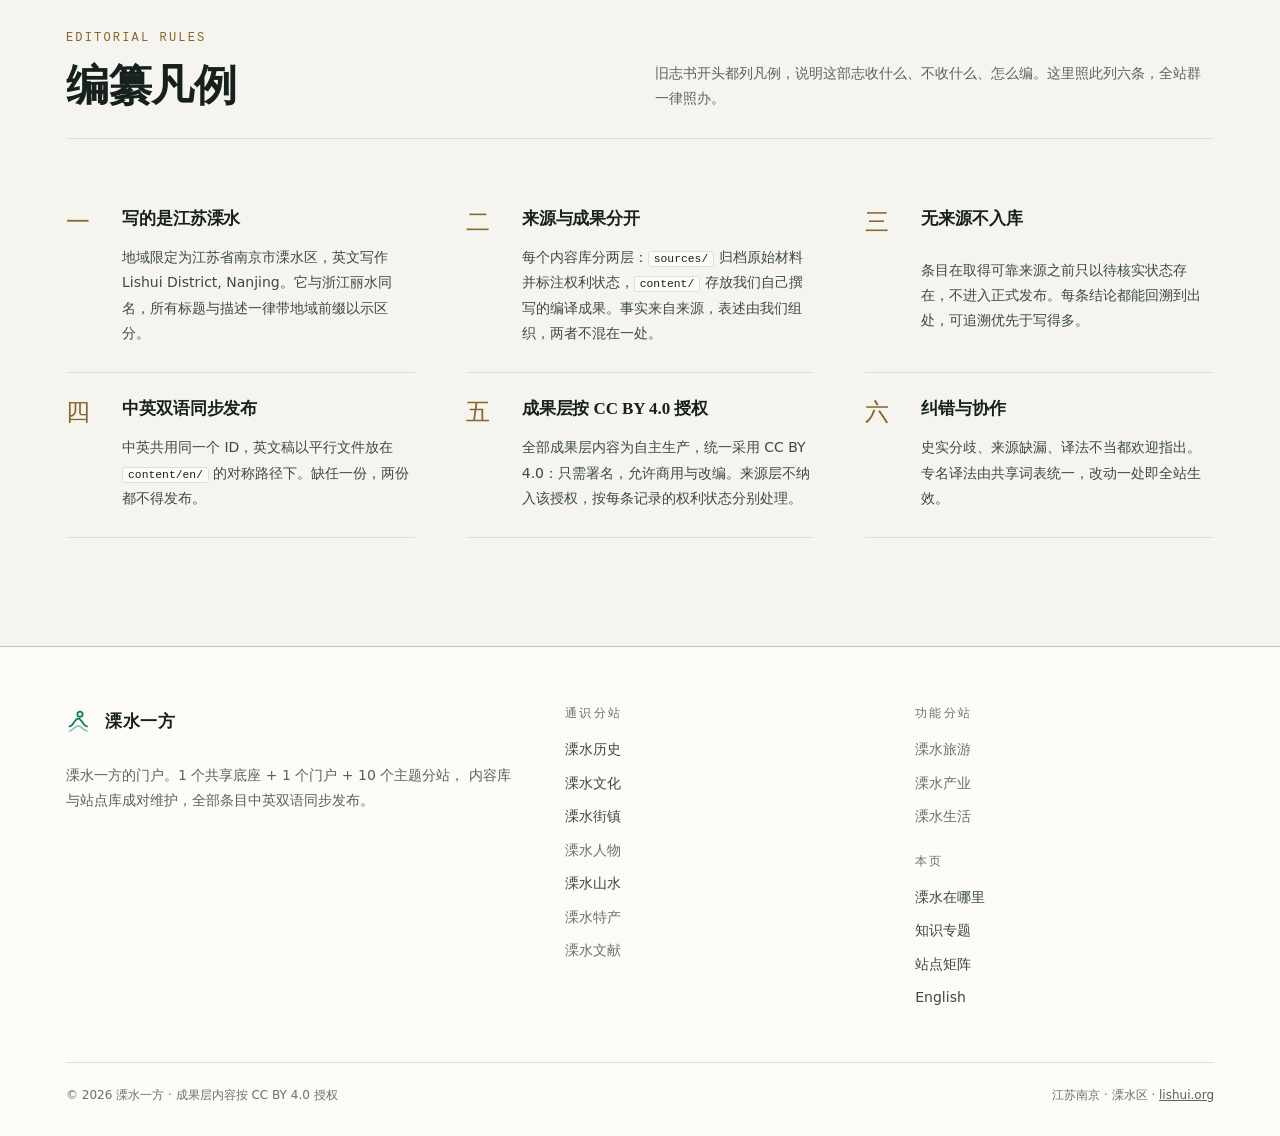
==== commit 13721eaa: "Mark the Lishui Nature site live in the registry and the matrix The nature site is published at shan" ====
--- a/index.html
+++ b/index.html
@@ -116,6 +116,7 @@
       <a class="netbar__site" href="https://lishi.lishui.org/">溧水历史<span class="netbar__dot" aria-hidden="true"></span></a>
       <a class="netbar__site" href="https://wenhua.lishui.org/">溧水文化<span class="netbar__dot" aria-hidden="true"></span></a>
       <a class="netbar__site" href="https://jiezhen.lishui.org/">溧水街镇<span class="netbar__dot" aria-hidden="true"></span></a>
+      <a class="netbar__site" href="https://shanshui.lishui.org/">溧水山水<span class="netbar__dot" aria-hidden="true"></span></a>
     </span>
   </div>
 </div>
@@ -468,7 +469,7 @@
           <span class="dim__char">空</span>
           <span class="dim__label">空间</span>
           <span class="dim__site">溧水街镇 · 溧水山水</span>
-          <span class="status dim__status" data-status="live">溧水街镇已上线</span>
+          <span class="status dim__status" data-status="live">已上线</span>
         </a>
         <a class="dim">
           <span class="dim__char">物</span>
@@ -567,7 +568,7 @@
             </span>
           </a>
 
-          <a class="row reveal" data-searchable
+          <a class="row reveal" href="https://shanshui.lishui.org/" data-searchable
              data-search-text="溧水山水 lishui nature 地形 地貌 水系 石臼湖 秦淮源头 水库 气候 物候 生态 无想山 第2期">
             <span class="row__no">五</span>
             <span>
@@ -577,8 +578,8 @@
             <span class="row__desc">地形地貌 · 水系 · 石臼湖 · 秦淮源头 · 水库 · 气候物候 · 生态</span>
             <span class="row__end">
               <code class="row__host">shanshui.lishui.org</code>
-              <span class="badge badge--later">第 2 期</span>
-              <span class="status">规划中</span>
+              <span class="badge">第 2 期</span>
+              <span class="status" data-status="live">已上线</span>
             </span>
           </a>
 
@@ -753,7 +754,7 @@
           <a href="https://wenhua.lishui.org/">溧水文化</a>
           <a href="https://jiezhen.lishui.org/">溧水街镇</a>
           <a>溧水人物</a>
-          <a>溧水山水</a>
+          <a href="https://shanshui.lishui.org/">溧水山水</a>
           <a>溧水特产</a>
           <a>溧水文献</a>
         </div>
